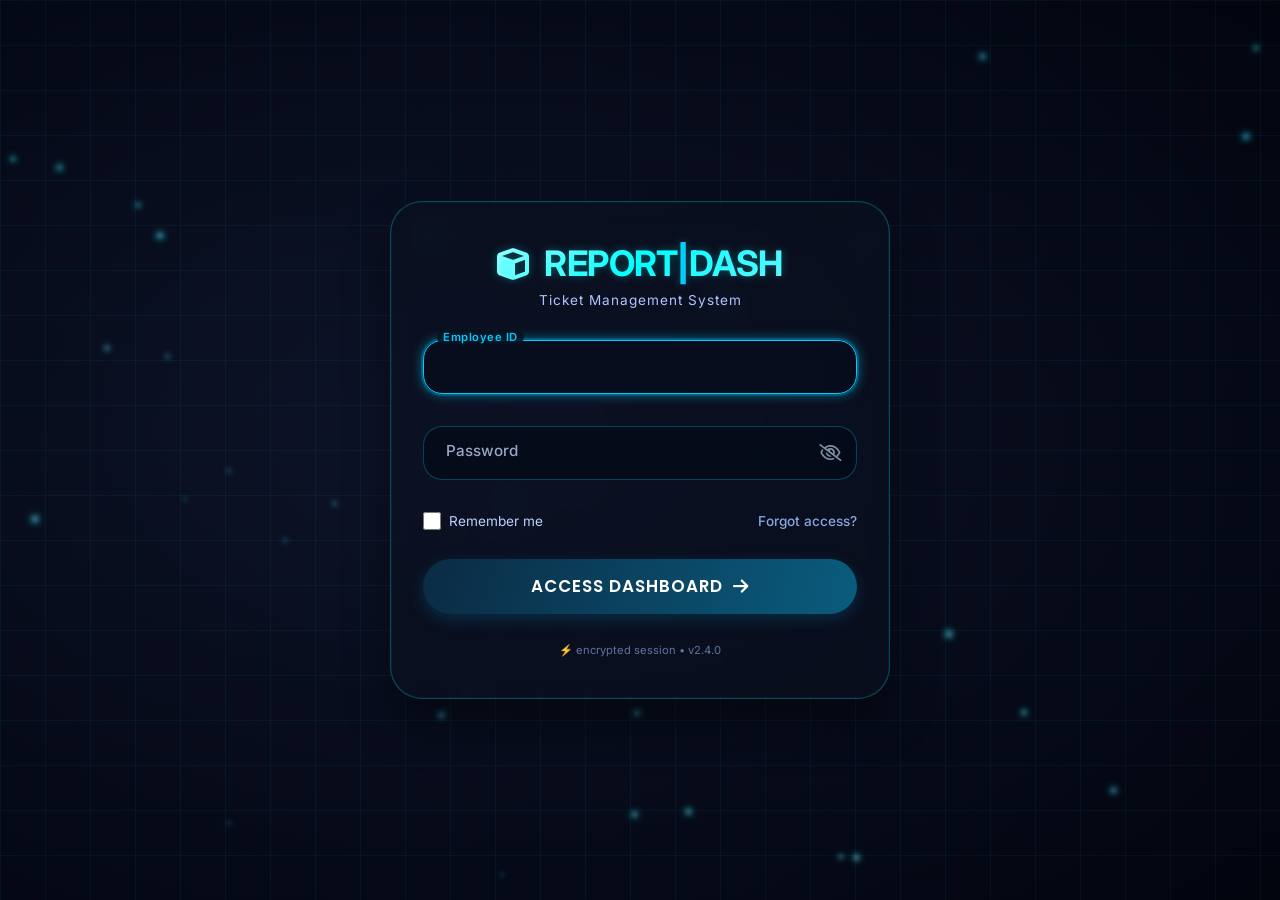
==== frontend/index.html @ 2813ce09 "feat: implement WebSocket connection manager and update ticket routes for real-time updates" ====
<!DOCTYPE html>
<html lang="en">
<head>
    <meta charset="UTF-8">
    <meta name="viewport" content="width=device-width, initial-scale=1.0, user-scalable=yes">
    <title>Daily Report | Ticket Dashboard</title>
    <link href="https://fonts.googleapis.com/css2?family=Inter:opsz,wght@14..32,300;14..32,400;14..32,500;14..32,600;14..32,700&family=Poppins:wght@400;500;600;700&display=swap" rel="stylesheet">
    <link rel="stylesheet" href="https://cdnjs.cloudflare.com/ajax/libs/font-awesome/6.0.0-beta3/css/all.min.css">
    <style>
        :root {
            --bg-main: radial-gradient(circle at 10% 20%, #03050b, #020408);
            --bg-card: rgba(12, 18, 32, 0.65);
            --bg-input: rgba(3, 5, 11, 0.7);
            --bg-header: rgba(12, 18, 32, 0.55);
            --border: rgba(0, 255, 255, 0.25);
            --border-focus: rgba(0, 204, 255, 1);
            --text-1: #eef5ff;
            --text-2: #8aa6e0;
            --text-3: #7f8ea3;
            --accent: #0cf;
            --accent-glow: rgba(0, 204, 255, 0.4);
            --shadow: rgba(0, 0, 0, 0.4);
            --grid-color: rgba(0, 204, 255, 0.08);
            --particle-color: rgba(0, 204, 255, 0.2);
            --label-bg: #0a0f1e;
            --tag-bg: rgba(0, 204, 255, 0.15);
            --remark-bg: rgba(0,0,0,0.3);
            --empty-bg: rgba(12,18,32,0.4);
            --modal-overlay: rgba(0, 0, 0, 0.85);
            --modal-bg: rgba(12, 18, 32, 0.95);
            --toast-bg: rgba(12,18,32,0.95);
            --done: #00ff99;
            --pending: #ffcc00;
            --issue: #ff3366;
            --bulk-bg: rgba(12, 18, 32, 0.95);
        }
        body.light-mode {
            --bg-main: radial-gradient(circle at 10% 20%, #e8f0ff, #f0f4ff);
            --bg-card: rgba(255, 255, 255, 0.7);
            --bg-input: rgba(230, 240, 255, 0.9);
            --bg-header: rgba(255, 255, 255, 0.65);
            --border: rgba(0, 100, 200, 0.2);
            --border-focus: rgba(0, 100, 200, 0.8);
            --text-1: #1a2a4a;
            --text-2: #5a7aaa;
            --text-3: #8a9ab0;
            --accent: #0088cc;
            --accent-glow: rgba(0, 136, 204, 0.25);
            --shadow: rgba(0, 0, 0, 0.08);
            --grid-color: rgba(0, 100, 200, 0.05);
            --particle-color: rgba(0, 136, 204, 0.12);
            --label-bg: #f0f4ff;
            --tag-bg: rgba(0, 136, 204, 0.1);
            --remark-bg: rgba(0,0,0,0.04);
            --empty-bg: rgba(255,255,255,0.5);
            --modal-overlay: rgba(255, 255, 255, 0.7);
            --modal-bg: rgba(255, 255, 255, 0.97);
            --toast-bg: rgba(255,255,255,0.97);
            --bulk-bg: rgba(255,255,255,0.97);
        }
        * { margin: 0; padding: 0; box-sizing: border-box; }
        body {
            font-family: 'Inter', 'Poppins', sans-serif;
            background: var(--bg-main);
            min-height: 100vh;
            color: var(--text-1);
            padding: 1.5rem;
            position: relative;
            overflow-x: hidden;
            animation: fadeInGlobal 0.8s cubic-bezier(0.2, 0.9, 0.4, 1.1);
            transition: background 0.4s, color 0.4s;
        }
        .bg-grid {
            position: fixed; top: 0; left: 0; width: 100%; height: 100%;
            background-image: linear-gradient(var(--grid-color) 1px, transparent 1px), linear-gradient(90deg, var(--grid-color) 1px, transparent 1px);
            background-size: 50px 50px;
            pointer-events: none; z-index: 0;
            animation: gridShift 20s linear infinite;
        }
        @keyframes gridShift { 0%{transform:translate(0,0)} 100%{transform:translate(50px,50px)} }
        .floating-particles { position:fixed; top:0; left:0; width:100%; height:100%; pointer-events:none; z-index:0; }
        .particle {
            position: absolute; background: var(--particle-color); border-radius: 50%;
            filter: blur(3px); animation: floatP 12s infinite alternate ease-in-out;
        }
        @keyframes floatP { 0%{transform:translateY(0) translateX(0);opacity:0.2} 100%{transform:translateY(-40px) translateX(20px);opacity:0.5} }
        .dashboard-container { max-width:1440px; margin:0 auto; position:relative; z-index:2; }

        /* Header */
        .glass-header {
            background: var(--bg-header); backdrop-filter: blur(14px); -webkit-backdrop-filter: blur(14px);
            border: 1px solid var(--border); border-radius: 2rem; padding: 1rem 2rem; margin-bottom: 1.5rem;
            display: flex; flex-wrap: wrap; justify-content: space-between; align-items: center; gap: 1rem;
            box-shadow: 0 15px 35px var(--shadow), 0 0 8px var(--accent-glow);
            transition: background 0.4s, border 0.4s;
        }
        .logo-area h1 {
            font-family: 'Poppins', sans-serif; font-weight: 700; font-size: 1.6rem;
            background: linear-gradient(135deg, var(--text-1), var(--accent));
            background-clip: text; -webkit-background-clip: text; color: transparent;
        }
        .logo-area p { font-size: 0.78rem; color: var(--text-2); letter-spacing: 1px; }
        .user-actions { display:flex; gap:0.8rem; align-items:center; flex-wrap:wrap; }
        #username {
            font-weight:600; background: var(--tag-bg); padding:0.45rem 1.1rem; border-radius:2rem;
            border-left:2px solid var(--accent); font-size:0.85rem;
        }
        .role-badge { background:var(--tag-bg); padding:0.25rem 0.9rem; border-radius:2rem; font-size:0.72rem; color:var(--accent); }

        /* Buttons */
        .btn-cyber {
            background: linear-gradient(95deg, #0a0f1e, #071126); border: 1px solid var(--border);
            padding: 0.55rem 1.1rem; border-radius: 2rem; font-weight: 600; font-family: 'Inter'; font-size: 0.82rem;
            color: var(--text-2); cursor: pointer; transition: all 0.25s; backdrop-filter: blur(4px);
            display: inline-flex; align-items: center; gap: 7px;
        }
        .btn-cyber i { font-size:0.85rem; }
        .btn-cyber:hover { transform:scale(1.02); border-color:var(--accent); box-shadow:0 0 12px var(--accent-glow); color:var(--text-1); }
        .btn-cyber:active { transform:scale(0.97); }
        .btn-primary { border-color:var(--accent); color:var(--accent); font-weight:700; }
        .btn-danger { border-color:var(--issue); color:var(--issue); }
        .btn-danger:hover { box-shadow:0 0 12px rgba(255,51,102,0.4); }
        .btn-sm { padding:0.4rem 0.9rem; font-size:0.78rem; }
        .btn-icon { padding:0.5rem; width:36px; height:36px; justify-content:center; border-radius:50%; }

        body.light-mode .btn-cyber { background: linear-gradient(95deg, #f0f4ff, #e4ecff); }
        body.light-mode .btn-primary { color: var(--accent); }
        body.light-mode .btn-danger { color: var(--issue); }

        /* Stats */
        .stats-section { display:grid; grid-template-columns:repeat(auto-fit, minmax(180px,1fr)); gap:1rem; margin-bottom:1.5rem; }
        .stat-card {
            background: var(--bg-card); backdrop-filter:blur(12px); border:1px solid var(--border);
            border-radius:1.4rem; padding:1.2rem; text-align:center; transition:all 0.3s;
            box-shadow: 0 6px 16px var(--shadow); position:relative; overflow:hidden;
        }
        .stat-card:hover { transform:translateY(-3px); box-shadow:0 12px 24px var(--shadow); }
        .stat-card .stat-icon { font-size:1.6rem; margin-bottom:0.4rem; }
        .stat-card .stat-num { font-family:'Poppins'; font-size:2rem; font-weight:700; }
        .stat-card .stat-label { font-size:0.75rem; color:var(--text-3); text-transform:uppercase; letter-spacing:1px; margin-top:0.2rem; }
        .stat-total .stat-icon, .stat-total .stat-num { color:var(--accent); }
        .stat-done .stat-icon, .stat-done .stat-num { color:var(--done); }
        .stat-pending .stat-icon, .stat-pending .stat-num { color:var(--pending); }
        .stat-issue .stat-icon, .stat-issue .stat-num { color:var(--issue); }
        .stat-card::after {
            content:''; position:absolute; top:0; left:0; width:100%; height:3px;
            background: linear-gradient(90deg, transparent, var(--accent), transparent); opacity:0.5;
        }
        .stat-done::after { background: linear-gradient(90deg, transparent, var(--done), transparent); }
        .stat-pending::after { background: linear-gradient(90deg, transparent, var(--pending), transparent); }
        .stat-issue::after { background: linear-gradient(90deg, transparent, var(--issue), transparent); }
        .stats-toggle {
            display:flex; gap:0; border-radius:1rem; overflow:hidden; border:1px solid var(--border);
            width:fit-content; margin:0 auto 0.5rem;
        }
        .stats-toggle button {
            background:var(--bg-input); border:none; padding:0.3rem 0.9rem; font-family:'Inter'; font-size:0.7rem;
            color:var(--text-3); cursor:pointer; transition:0.2s; font-weight:600;
        }
        .stats-toggle button.active { background:var(--accent); color:#000; }

        /* Filters */
        .filter-section {
            background: var(--bg-card); backdrop-filter:blur(12px); border:1px solid var(--border);
            border-radius:1.6rem; padding:1.2rem; margin-bottom:1.5rem;
            box-shadow: 0 6px 16px var(--shadow); transition: all 0.4s;
        }
        .filter-row { display:flex; flex-wrap:wrap; gap:0.7rem; align-items:center; }
        .filter-row + .filter-row { margin-top:0.7rem; }
        .filter-input {
            flex:2; min-width:200px; background:var(--bg-input); border:1px solid var(--border);
            border-radius:1.2rem; padding:0.6rem 1rem; color:var(--text-1); font-family:'Inter'; font-size:0.82rem;
            outline:none; transition:all 0.2s;
        }
        .filter-input:focus { border-color:var(--accent); box-shadow:0 0 8px var(--accent-glow); }
        .filter-select {
            background:var(--bg-input); border:1px solid var(--border); border-radius:1.2rem;
            padding:0.6rem 0.8rem; color:var(--text-1); font-family:'Inter'; font-size:0.82rem;
            outline:none; cursor:pointer; transition:0.2s;
        }
        .filter-select:focus { border-color:var(--accent); }
        .filter-select option { background:#0a0f1e; color:#eef5ff; }
        body.light-mode .filter-select option { background:#f0f4ff; color:#1a2a4a; }
        .filter-label { font-size:0.72rem; color:var(--text-3); font-weight:600; text-transform:uppercase; letter-spacing:0.5px; }
        .filter-date { background:var(--bg-input); border:1px solid var(--border); border-radius:1.2rem; padding:0.6rem 0.7rem; color:var(--text-1); font-family:'Inter'; font-size:0.82rem; outline:none; transition:0.2s; }
        .filter-date:focus { border-color:var(--accent); }
        .auto-refresh-btn.active { border-color:var(--done); color:var(--done); box-shadow:0 0 8px rgba(0,255,153,0.3); }
        .auto-refresh-btn.active .pulse-dot { display:inline-block; }
        .pulse-dot { display:none; width:6px; height:6px; background:var(--done); border-radius:50%; animation:pulse 1.5s infinite; margin-left:4px; vertical-align:middle; }
        @keyframes pulse { 0%,100%{opacity:1;transform:scale(1)} 50%{opacity:0.4;transform:scale(1.5)} }
        .select-all-wrap { display:flex; align-items:center; gap:0.4rem; cursor:pointer; font-size:0.78rem; color:var(--text-3); }

        /* Custom Checkbox */
        .cyber-check { display:flex; align-items:center; cursor:pointer; }
        .cyber-check input { display:none; }
        .cyber-check .mark {
            width:17px; height:17px; border:2px solid var(--border); border-radius:4px;
            display:flex; align-items:center; justify-content:center; transition:0.2s; flex-shrink:0;
        }
        .cyber-check input:checked + .mark { background:var(--accent); border-color:var(--accent); }
        .cyber-check input:checked + .mark::after { content:'✓'; color:#000; font-size:11px; font-weight:700; }

        /* Form */
        .glass-form-card {
            background:var(--bg-card); backdrop-filter:blur(12px); border:1px solid var(--border);
            border-radius:1.8rem; padding:1.5rem; margin-bottom:1.5rem; transition:all 0.3s;
            box-shadow:0 8px 20px var(--shadow);
        }
        .form-grid { display:flex; flex-wrap:wrap; gap:1rem; align-items:flex-end; }
        .input-group { flex:1 1 170px; position:relative; }
        .input-group input, .input-group select, .input-group textarea {
            width:100%; background:var(--bg-input); border:1px solid var(--border); border-radius:1.2rem;
            padding:0.75rem 1rem; font-family:'Inter',monospace; font-size:0.82rem; color:var(--text-1);
            transition:all 0.2s; outline:none;
        }
        .input-group textarea { resize:vertical; min-height:55px; }
        .input-group input:focus, .input-group select:focus, .input-group textarea:focus { border-color:var(--accent); box-shadow:0 0 10px var(--accent-glow); }
        .input-group label {
            position:absolute; left:1rem; top:-0.55rem; background:var(--label-bg); padding:0 0.4rem;
            font-size:0.68rem; color:var(--text-3); letter-spacing:0.5px; border-radius:20px;
        }
        .input-group select option { background:#0a0f1e; color:#eef5ff; }
        body.light-mode .input-group select option { background:#f0f4ff; color:#1a2a4a; }

        /* Ticket Cards */
        .tickets-grid { display:grid; grid-template-columns:repeat(auto-fill, minmax(350px,1fr)); gap:1.3rem; margin-top:0; }
        .ticket-card {
            background:var(--bg-card); backdrop-filter:blur(12px); border-radius:1.5rem;
            border:1px solid var(--border); padding:1.1rem; transition:all 0.25s; position:relative;
            box-shadow:0 6px 16px var(--shadow);
        }
        .ticket-card:hover { transform:translateY(-4px) scale(1.005); border-color:rgba(0,204,255,0.5); box-shadow:0 14px 28px var(--accent-glow); }
        .ticket-card.selected { border-color:var(--accent); box-shadow:0 0 0 2px var(--accent-glow); }
        .card-top { display:flex; justify-content:space-between; align-items:center; flex-wrap:wrap; gap:0.5rem; border-bottom:1px dashed rgba(0,204,255,0.25); padding-bottom:0.5rem; margin-bottom:0.6rem; }
        .card-top-left { display:flex; align-items:center; gap:0.6rem; }
        .ticket-id { font-family:monospace; font-weight:700; background:rgba(0,0,0,0.3); padding:0.2rem 0.7rem; border-radius:2rem; font-size:0.78rem; color:var(--accent); }
        body.light-mode .ticket-id { background:rgba(0,0,0,0.06); }
        .ticket-date { font-size:0.68rem; color:var(--text-3); }
        .status-badge {
            display:inline-flex; align-items:center; gap:4px; padding:0.2rem 0.8rem; border-radius:2rem;
            font-size:0.68rem; font-weight:600; text-transform:uppercase; letter-spacing:1px; cursor:pointer;
            transition:0.2s; user-select:none; position:relative;
        }
        .status-badge:hover { transform:scale(1.05); filter:brightness(1.2); }
        .status-Done { background:rgba(0,255,153,0.15); color:var(--done); border:1px solid var(--done); }
        .status-Pending { background:rgba(255,204,0,0.15); color:var(--pending); border:1px solid var(--pending); }
        .status-Issue { background:rgba(255,51,102,0.15); color:var(--issue); border:1px solid var(--issue); }
        .info-row { display:flex; flex-wrap:wrap; gap:0.6rem; margin:0.5rem 0; font-size:0.78rem; }
        .info-label { font-weight:600; color:var(--text-3); min-width:40px; }
        .tags-container { display:flex; flex-wrap:wrap; gap:0.35rem; }
        .tag { background:var(--tag-bg); padding:0.15rem 0.55rem; border-radius:1rem; font-size:0.68rem; color:var(--accent); }
        .remarks-text { background:var(--remark-bg); border-radius:0.8rem; padding:0.45rem 0.65rem; font-size:0.72rem; margin-top:0.5rem; }
        .remarks-text .tag { background:rgba(255,255,255,0.08); color:var(--text-2); }
        body.light-mode .remarks-text .tag { background:rgba(0,0,0,0.05); }
        .card-actions { display:flex; justify-content:flex-end; margin-top:0.7rem; gap:0.5rem; }
        .icon-btn { background:none; border:none; color:var(--text-3); cursor:pointer; font-size:0.95rem; transition:0.2s; padding:5px; border-radius:50%; width:28px; height:28px; display:flex; align-items:center; justify-content:center; }
        .icon-btn:hover { color:var(--issue); transform:scale(1.15); }
        .icon-btn.edit-btn:hover { color:var(--accent); }

        /* Status Dropdown (portal) */
        .status-dropdown {
            position:fixed; background:var(--modal-bg); backdrop-filter:blur(20px); border:1px solid var(--border);
            border-radius:1rem; padding:0.4rem; z-index:2000; box-shadow:0 10px 30px var(--shadow);
            animation: dropIn 0.15s ease;
        }
        @keyframes dropIn { from{opacity:0;transform:translateY(-6px)} to{opacity:1;transform:translateY(0)} }
        .status-option {
            padding:0.45rem 1rem; border-radius:0.7rem; cursor:pointer; font-size:0.78rem; font-weight:600;
            transition:0.15s; display:flex; align-items:center; gap:0.5rem; white-space:nowrap;
        }
        .status-option:hover { background:var(--tag-bg); }
        .status-option.active { background:var(--tag-bg); }
        .status-option .dot { width:8px; height:8px; border-radius:50%; }

        /* Bulk Bar */
        .bulk-bar {
            position:fixed; bottom:-80px; left:50%; transform:translateX(-50%);
            background:var(--bulk-bg); backdrop-filter:blur(20px); border:1px solid var(--border);
            border-radius:1.5rem; padding:0.7rem 1.5rem; display:flex; align-items:center; gap:1rem;
            box-shadow:0 -4px 30px var(--shadow); z-index:500; transition:bottom 0.3s ease;
        }
        .bulk-bar.visible { bottom:24px; }
        .bulk-bar .count { font-size:0.85rem; font-weight:600; color:var(--accent); }

        /* Pagination */
        .pagination {
            display:flex; justify-content:center; align-items:center; gap:0.4rem;
            margin-top:1.5rem; flex-wrap:wrap;
        }
        .page-btn {
            background:var(--bg-card); border:1px solid var(--border); border-radius:1rem;
            padding:0.4rem 0.8rem; font-family:'Inter'; font-size:0.78rem; color:var(--text-2);
            cursor:pointer; transition:0.2s; min-width:36px; text-align:center;
        }
        .page-btn:hover { border-color:var(--accent); color:var(--text-1); }
        .page-btn.active { background:var(--accent); color:#000; font-weight:700; border-color:var(--accent); }
        .page-btn:disabled { opacity:0.3; cursor:default; }
        .page-info { font-size:0.75rem; color:var(--text-3); padding:0 0.5rem; }

        /* Activity Log */
        .activity-section {
            background:var(--bg-card); backdrop-filter:blur(12px); border:1px solid var(--border);
            border-radius:1.6rem; margin-top:1.5rem; overflow:hidden; transition:all 0.4s;
            box-shadow:0 6px 16px var(--shadow);
        }
        .activity-header {
            padding:1rem 1.3rem; display:flex; justify-content:space-between; align-items:center; cursor:pointer;
            transition:0.2s;
        }
        .activity-header:hover { background:var(--tag-bg); }
        .activity-header h3 { font-size:0.95rem; color:var(--accent); }
        .activity-header .toggle-icon { transition:transform 0.3s; color:var(--text-3); }
        .activity-header.open .toggle-icon { transform:rotate(180deg); }
        .activity-body { max-height:0; overflow:hidden; transition:max-height 0.4s ease; }
        .activity-body.open { max-height:400px; overflow-y:auto; }
        .activity-list { padding:0.5rem 1.3rem 1rem; }
        .activity-item {
            display:flex; align-items:center; gap:0.7rem; padding:0.45rem 0;
            border-bottom:1px solid rgba(0,204,255,0.08); font-size:0.78rem;
        }
        .activity-item:last-child { border:none; }
        .activity-item .a-icon { width:26px; height:26px; border-radius:50%; display:flex; align-items:center; justify-content:center; font-size:0.7rem; flex-shrink:0; }
        .a-icon.create { background:rgba(0,255,153,0.15); color:var(--done); }
        .a-icon.update { background:var(--tag-bg); color:var(--accent); }
        .a-icon.delete { background:rgba(255,51,102,0.15); color:var(--issue); }
        .a-icon.export { background:rgba(160,100,255,0.15); color:#a064ff; }
        .activity-item .a-msg { flex:1; color:var(--text-2); }
        .activity-item .a-time { font-size:0.68rem; color:var(--text-3); white-space:nowrap; }
        .activity-empty { text-align:center; padding:1.5rem; color:var(--text-3); font-size:0.8rem; }

        /* Empty */
        .empty-message { text-align:center; padding:3rem; background:var(--empty-bg); border-radius:2rem; backdrop-filter:blur(8px); color:var(--text-2); grid-column:1/-1; }

        /* Loading */
        .loading-spinner { text-align:center; padding:2rem; grid-column:1/-1; }
        .loading-spinner i { font-size:2rem; color:var(--accent); animation:spin 1s linear infinite; }

        /* Modal */
        .modal { display:none; position:fixed; top:0; left:0; width:100%; height:100%; background:var(--modal-overlay); backdrop-filter:blur(12px); z-index:1000; justify-content:center; align-items:center; }
        .modal-content {
            background:var(--modal-bg); backdrop-filter:blur(20px); border:1px solid var(--border);
            border-radius:2rem; padding:2rem; max-width:650px; width:90%; max-height:85vh; overflow-y:auto;
            animation:slideUp 0.3s ease; box-shadow:0 20px 50px var(--shadow);
        }
        @keyframes slideUp { from{transform:translateY(50px);opacity:0} to{transform:translateY(0);opacity:1} }
        .modal-header { display:flex; justify-content:space-between; align-items:center; margin-bottom:1.5rem; border-bottom:1px solid var(--border); padding-bottom:1rem; }
        .modal-header h2 { color:var(--accent); font-size:1.4rem; }
        .close-modal { background:none; border:none; color:var(--text-3); font-size:1.8rem; cursor:pointer; transition:0.2s; }
        .close-modal:hover { color:var(--issue); transform:scale(1.1); }

        .footer-text { text-align:center; padding:2rem 0 0.5rem; font-size:0.72rem; color:var(--text-3); letter-spacing:1px; }

        @keyframes spin { 0%{transform:rotate(0)} 100%{transform:rotate(360deg)} }
        @keyframes fadeInGlobal { from{opacity:0;transform:translateY(12px)} to{opacity:1;transform:translateY(0)} }

        /* Scrollbar */
        ::-webkit-scrollbar { width:6px; }
        ::-webkit-scrollbar-track { background:transparent; }
        ::-webkit-scrollbar-thumb { background:var(--border); border-radius:3px; }
        ::-webkit-scrollbar-thumb:hover { background:var(--accent); }

        @media (prefers-reduced-motion:reduce) {
            *,*::before,*::after { animation-duration:0.01ms!important; transition-duration:0.01ms!important; }
        }
        @media (max-width:700px) {
            body { padding:0.8rem; }
            .glass-header { flex-direction:column; text-align:center; border-radius:1.4rem; }
            .form-grid { flex-direction:column; }
            .btn-cyber { width:100%; justify-content:center; }
            .modal-content { padding:1.2rem; }
            .tickets-grid { grid-template-columns:1fr; }
            .stats-section { grid-template-columns:repeat(2,1fr); }
            .filter-input { min-width:100%; }
        }
    </style>
</head>
<body>
<div class="bg-grid"></div>
<div class="floating-particles" id="particlesContainer"></div>

<div class="dashboard-container">
    <!-- Header -->
    <header class="glass-header">
        <div class="logo-area">
            <h1><i class="fas fa-clipboard-list"></i> Daily Report</h1>
            <p>ticket management dashboard • real-time tracking</p>
        </div>
        <div class="user-actions">
            <span id="username"><i class="fas fa-user-astronaut"></i> Loading...</span>
            <span class="role-badge" id="roleBadge"></span>
            <button class="btn-cyber btn-icon" id="themeToggle" onclick="toggleTheme()" title="Toggle Theme"><i class="fas fa-moon"></i></button>
            <button class="btn-cyber" onclick="logout()"><i class="fas fa-sign-out-alt"></i> Logout</button>
        </div>
    </header>

    <!-- Filters -->
    <section class="filter-section" aria-label="Filters">
        <div class="filter-row">
            <input type="text" id="search" class="filter-input" placeholder="Search by Ticket ID, Vendor ID, or Rest ID..." aria-label="Search tickets">
            <select id="statusFilter" class="filter-select" aria-label="Filter by status">
                <option value="All">All Status</option>
                <option value="Done">Done</option>
                <option value="Pending">Pending</option>
                <option value="Issue">Issue</option>
            </select>
            <select id="sortOption" class="filter-select" aria-label="Sort tickets">
                <option value="date-desc">Date (Newest)</option>
                <option value="date-asc">Date (Oldest)</option>
                <option value="id-asc">Ticket ID (A-Z)</option>
                <option value="id-desc">Ticket ID (Z-A)</option>
                <option value="status">Status</option>
            </select>
        </div>
        <div class="filter-row">
            <span class="filter-label">Month:</span>
            <input type="month" id="monthFilter" class="filter-date" aria-label="Filter by month">
            <span class="filter-label">From:</span>
            <input type="date" id="startDate" class="filter-date" aria-label="Start date">
            <span class="filter-label">To:</span>
            <input type="date" id="endDate" class="filter-date" aria-label="End date">
        </div>
        <div class="filter-row" style="justify-content: space-between; align-items: center;">

            <!-- LEFT SIDE -->
            <div style="display:flex; gap:0.7rem; flex-wrap:wrap; align-items:center;">
                <label class="select-all-wrap">
                    <label class="cyber-check">
                        <input type="checkbox" id="selectAll" onchange="toggleSelectAll(this.checked)">
                        <span class="mark"></span>
                    </label>
                    Select All
                </label>

                <button class="btn-cyber btn-sm" onclick="applyAllFilters()">
                    <i class="fas fa-filter"></i> Apply
                </button>

                <button class="btn-cyber btn-sm" onclick="clearAllFilters()">
                    <i class="fas fa-eraser"></i> Clear All
                </button>

                <button class="btn-cyber btn-sm auto-refresh-btn" id="autoRefreshBtn" onclick="toggleAutoRefresh()">
                    <i class="fas fa-sync-alt"></i> Auto-Refresh
                    <span class="pulse-dot"></span>
                </button>

                <button class="btn-cyber btn-sm" onclick="exportCSV()">
                    <i class="fas fa-file-csv"></i> Export CSV
                </button>

                <button class="btn-cyber btn-sm btn-primary" onclick="openForm()">
                    <i class="fas fa-plus-circle"></i> Add Ticket
                </button>
                <button class="btn-cyber btn-sm" onclick="openReportModal()">
                    <i class="fas fa-chart-bar"></i> Daily Report
                </button>
            </div>

            <!-- RIGHT SIDE -->
            <div class="stats-toggle">
                <button class="active" onclick="setStatsMode('month',this)">This Month</button>
                <button onclick="setStatsMode('all',this)">All Time</button>
            </div>

        </div>
    </section>

    <!-- Add Ticket Form -->
    <div id="formDiv" style="display:none;">
        <div class="glass-form-card">
            <div class="form-grid">
                <div class="input-group"><label>Date</label><input type="date" id="f_date"></div>
                <div class="input-group"><label>Ticket ID (opt)</label><input type="text" id="f_ticket_id" placeholder="e.g., NEX-001"></div>
                <div class="input-group"><label>Rest IDs (comma)</label><textarea id="f_rest_ids" placeholder="REST-ALPHA, REST-BETA" rows="2"></textarea></div>
                <div class="input-group"><label>Vendor IDs (comma)</label><textarea id="f_vendor_ids" placeholder="RN-001, RN-002" rows="2"></textarea></div>
                <div class="input-group"><label>Status</label><select id="f_status"><option>Done</option><option>Pending</option><option>Issue</option></select></div>
                <div class="input-group"><label>Remarks (comma)</label><textarea id="f_remarks" placeholder="remark1, remark2" rows="2"></textarea></div>
                <button class="btn-cyber btn-primary" onclick="saveTicket()"><i class="fas fa-save"></i> Save Ticket</button>
            </div>
        </div>
    </div>

    <!-- Tickets Grid -->
    <div id="ticketsGrid" class="tickets-grid">
        <div class="loading-spinner"><i class="fas fa-spinner"></i><p style="margin-top:0.5rem;color:var(--text-3)">Loading tickets...</p></div>
    </div>

    <!-- Pagination -->
    <div id="pagination" class="pagination"></div>

    <!-- Activity Log -->
    <section class="activity-section" aria-label="Activity Log">
        <div class="activity-header" id="activityToggle" onclick="toggleActivityLog()">
            <h3><i class="fas fa-history"></i> Activity Log</h3>
            <i class="fas fa-chevron-down toggle-icon"></i>
        </div>
        <div class="activity-body" id="activityBody">
            <div class="activity-list" id="activityList">
                <div class="activity-empty">No activity recorded yet.</div>
            </div>
        </div>
    </section>

    <div class="footer-text">Daily Report Dashboard &bull; Glass Protocol v2.0</div>
</div>

<!-- Bulk Action Bar -->
<div class="bulk-bar" id="bulkBar">
    <span class="count" id="selectedCount">0 selected</span>
    <button class="btn-cyber btn-sm btn-danger" onclick="bulkDelete()"><i class="fas fa-trash-alt"></i> Delete Selected</button>
    <button class="btn-cyber btn-sm" onclick="clearSelection()"><i class="fas fa-times"></i> Cancel</button>
</div>

<!-- Edit Modal -->
<div id="editModal" class="modal" role="dialog" aria-label="Edit Ticket">
    <div class="modal-content">
        <div class="modal-header">
            <h2><i class="fas fa-edit"></i> Edit Ticket</h2>
            <button class="close-modal" onclick="closeEditModal()" aria-label="Close">&times;</button>
        </div>
        <div class="form-grid">
            <div class="input-group"><label>Date</label><input type="date" id="e_date"></div>
            <div class="input-group"><label>Ticket ID</label><input type="text" id="e_ticket_id"></div>
            <div class="input-group"><label>Rest IDs (comma)</label><textarea id="e_rest_ids" rows="2"></textarea></div>
            <div class="input-group"><label>Vendor IDs (comma)</label><textarea id="e_vendor_ids" rows="2"></textarea></div>
            <div class="input-group"><label>Status</label><select id="e_status"><option>Done</option><option>Pending</option><option>Issue</option></select></div>
            <div class="input-group"><label>Remarks (comma)</label><textarea id="e_remarks" rows="2"></textarea></div>
            <button class="btn-cyber btn-primary" onclick="updateTicket()"><i class="fas fa-save"></i> Update</button>
        </div>
    </div>
</div>

<!-- Report Modal -->
<div id="reportModal" class="modal">
    <div class="modal-content">
        <div class="modal-header">
            <h2><i class="fas fa-chart-line"></i> Daily Report</h2>
            <button class="close-modal" onclick="closeReportModal()">&times;</button>
        </div>

        <div id="reportContent" style="font-size:0.9rem; line-height:1.8;"></div>
    </div>
</div>

<script>
/* ===== Configuration & State ===== */
const API_BASE = "http://localhost:8000";
const PER_PAGE = 12;
const AUTO_REFRESH_MS = 30000;

let ticketsArray = [];
let filteredTickets = [];
let currentUser = null;
let currentEditId = null;
let currentPage = 1;
let autoRefreshTimer = null;
let selectedIds = new Set();
let statsMode = 'month';

/* ===== Utility Functions ===== */
function parseList(s) { return s ? s.split(',').map(x=>x.trim()).filter(Boolean) : []; }
function joinList(a) { return Array.isArray(a) ? a.join(', ') : ''; }
function esc(s) { return s ? String(s).replace(/[&<>"]/g, c=>({'&':'&amp;','<':'&lt;','>':'&gt;','"':'&quot;'}[c])) : ''; }
function now() { return new Date().toISOString(); }
function currentMonth() { return new Date().toISOString().slice(0,7); }

function timeAgo(iso) {
    const d = new Date(iso), diff = Date.now() - d.getTime();
    const mins = Math.floor(diff/60000);
    if (mins < 1) return 'just now';
    if (mins < 60) return mins + 'm ago';
    const hrs = Math.floor(mins/60);
    if (hrs < 24) return hrs + 'h ago';
    const days = Math.floor(hrs/24);
    if (days < 7) return days + 'd ago';
    return d.toLocaleDateString();
}

/* ===== Toast ===== */
function showToast(msg, color) {
    const t = document.createElement('div');
    t.innerText = msg;
    Object.assign(t.style, {
        position:'fixed', bottom:'20px', right:'20px', background:'var(--toast-bg)',
        backdropFilter:'blur(12px)', borderLeft:`4px solid ${color}`, padding:'12px 20px',
        borderRadius:'2rem', fontFamily:'Inter', fontSize:'0.82rem', zIndex:'9999',
        boxShadow:'0 0 12px var(--accent-glow)', color:'var(--text-1)', transition:'opacity 0.3s'
    });
    document.body.appendChild(t);
    setTimeout(()=>{ t.style.opacity='0'; setTimeout(()=>t.remove(),300); }, 2500);
}

/* ===== API Functions ===== */
async function fetchTickets() {
    if (!currentUser) return;
    try {
        const r = await fetch(`${API_BASE}/tickets/${currentUser.id}/${currentUser.role}`, {
            cache: "no-store"
        });
        if (!r.ok) throw new Error();
        ticketsArray = await r.json();
        applyAllFilters();
    } catch(e) {
        document.getElementById('ticketsGrid').innerHTML = '<div class="empty-message"><i class="fas fa-exclamation-triangle"></i><br>Failed to load tickets. Check your connection.</div>';
    }
}

async function createTicket(data) {
    const r = await fetch(`${API_BASE}/tickets`, { method:'POST', headers:{'Content-Type':'application/json'}, body:JSON.stringify(data) });
    if (!r.ok) throw new Error();
    return r.json();
}

async function updateTicketAPI(id, data) {
    const cleanData = {};

    Object.keys(data).forEach(key => {
        const val = data[key];

        // ❌ remove undefined, null, empty string
        if (
            val !== undefined &&
            val !== null &&
            val !== ""
        ) {
            cleanData[key] = val;
        }
    });

    const r = await fetch(`${API_BASE}/tickets/${id}`, {
        method: 'PUT',
        headers: { 'Content-Type': 'application/json' },
        body: JSON.stringify(cleanData)
    });

    if (!r.ok) {
        const err = await r.text();
        console.log("Update error:", err); // 👈 IMPORTANT
        throw new Error();
    }
}

async function deleteTicketAPI(id) {
    const r = await fetch(`${API_BASE}/tickets/${id}`, { method:'DELETE' });
    if (!r.ok) throw new Error();
}

/* ===== Filter & Sort ===== */
function applyAllFilters() {
    const search = document.getElementById('search').value.trim().toLowerCase();
    const statusF = document.getElementById('statusFilter').value;
    const monthF = document.getElementById('monthFilter').value;
    const startD = document.getElementById('startDate').value;
    const endD = document.getElementById('endDate').value;
    const sortF = document.getElementById('sortOption').value;

    let f = [...ticketsArray];

    // Search across ticket_id, rest_ids, vendor_ids
    if (search) {
        f = f.filter(t =>
            (t.ticket_id||'').toLowerCase().includes(search) ||
            (t.rest_ids||[]).some(r => r.toLowerCase().includes(search)) ||
            (t.vendor_ids||[]).some(r => r.toLowerCase().includes(search))
        );
    }

    // Status
    if (statusF !== 'All') f = f.filter(t => t.status === statusF);

    // Month (overrides date range if set)
    if (monthF) {
        f = f.filter(t => t.date && t.date.startsWith(monthF));
    } else {
        if (startD) f = f.filter(t => t.date >= startD);
        if (endD) f = f.filter(t => t.date <= endD);
    }

    // Sort
    const statusOrder = { Done:0, Pending:1, Issue:2 };
    switch(sortF) {
        case 'date-desc': f.sort((a,b) => (b.date||'').localeCompare(a.date||'')); break;
        case 'date-asc': f.sort((a,b) => (a.date||'').localeCompare(b.date||'')); break;
        case 'id-asc': f.sort((a,b) => (a.ticket_id||'').localeCompare(b.ticket_id||'')); break;
        case 'id-desc': f.sort((a,b) => (b.ticket_id||'').localeCompare(a.ticket_id||'')); break;
        case 'status': f.sort((a,b) => (statusOrder[a.status]||9) - (statusOrder[b.status]||9)); break;
    }

    filteredTickets = f;
    currentPage = 1;
    selectedIds.clear();
    updateBulkBar();
    renderGrid();
    renderPagination();
    updateStats();
}

function clearAllFilters() {
    document.getElementById('search').value = '';
    document.getElementById('statusFilter').value = 'All';
    document.getElementById('monthFilter').value = '';
    document.getElementById('startDate').value = '';
    document.getElementById('endDate').value = '';
    document.getElementById('sortOption').value = 'date-desc';
    document.getElementById('selectAll').checked = false;
    applyAllFilters();
    showToast('Filters cleared', 'var(--accent)');
}

/* ===== Stats ===== */
function setStatsMode(mode, btn) {
    statsMode = mode;
    document.querySelectorAll('.stats-toggle button').forEach(b => b.classList.remove('active'));
    if (btn) btn.classList.add('active');
    updateStats();
}

function updateStats() {
    // UI removed, so do nothing
}

function animateNum(id, target) {
    const el = document.getElementById(id);
    const current = parseInt(el.textContent) || 0;
    if (current === target) return;
    const diff = target - current;
    const steps = Math.min(Math.abs(diff), 15);
    let step = 0;
    const interval = setInterval(() => {
        step++;
        el.textContent = Math.round(current + diff * (step / steps));
        if (step >= steps) { el.textContent = target; clearInterval(interval); }
    }, 30);
}

/* ===== Render Grid ===== */
function renderGrid() {
    const container = document.getElementById('ticketsGrid');
    const start = (currentPage - 1) * PER_PAGE;
    const pageItems = filteredTickets.slice(start, start + PER_PAGE);

    if (pageItems.length === 0) {
        container.innerHTML = '<div class="empty-message"><i class="fas fa-ghost"></i><br>No tickets found.<br>Adjust filters or create a new ticket.</div>';
        return;
    }

    container.innerHTML = pageItems.map(t => {
        const checked = selectedIds.has(t.id) ? 'checked' : '';
        const selClass = selectedIds.has(t.id) ? 'selected' : '';
        const restTags = (t.rest_ids||[]).map(r => `<span class="tag">${esc(r)}</span>`).join('') || '<span style="color:var(--text-3)">—</span>';
        const rnTags = (t.vendor_ids||[]).map(r => `<span class="tag">${esc(r)}</span>`).join('') || '<span style="color:var(--text-3)">—</span>';
        const remTags = (t.remarks||[]).map(r => `<span class="tag">${esc(r)}</span>`).join(' ') || '<span style="color:var(--text-3)">no remarks</span>';

        return `<div class="ticket-card ${selClass}" data-id="${t.id}">
            <div class="card-top">
                <div class="card-top-left">
                    <label class="cyber-check"><input type="checkbox" ${checked} onchange="toggleSelect('${t.id}',this.checked)"><span class="mark"></span></label>
                    <span class="ticket-id"><i class="fas fa-ticket-alt"></i> ${esc(t.ticket_id||'N/A')}</span>
                    <span class="ticket-date"><i class="far fa-calendar-alt"></i> ${t.date||'—'}</span>
                </div>
                <span class="status-badge status-${t.status}" onclick="openStatusDropdown('${t.id}',event)">
                    <i class="fas fa-circle" style="font-size:0.45rem"></i> ${t.status} <i class="fas fa-caret-down" style="font-size:0.6rem;margin-left:2px"></i>
                </span>
            </div>
            <div class="info-row"><span class="info-label">Rest:</span><div class="tags-container">${restTags}</div></div>
            <div class="info-row"><span class="info-label">Vendor:</span><div class="tags-container">${rnTags}</div></div>
            <div class="remarks-text"><i class="fas fa-comment-dots" style="color:var(--text-3)"></i> ${remTags}</div>
            <div class="card-actions">
                <button class="icon-btn edit-btn" onclick="openEditModal('${t.id}')" title="Edit"><i class="fas fa-edit"></i></button>
                <button class="icon-btn" onclick="deleteTicket('${t.id}')" title="Delete"><i class="fas fa-trash-alt"></i></button>
            </div>
        </div>`;
    }).join('');
}

/* ===== Pagination ===== */
function renderPagination() {
    const total = filteredTickets.length;
    const pages = Math.max(1, Math.ceil(total / PER_PAGE));
    const el = document.getElementById('pagination');
    if (pages <= 1) { el.innerHTML = `<span class="page-info">${total} ticket${total!==1?'s':''}</span>`; return; }

    let html = `<button class="page-btn" onclick="goPage(${currentPage-1})" ${currentPage===1?'disabled':''}><i class="fas fa-chevron-left"></i></button>`;

    // Show smart page range
    const range = [];
    for (let i = 1; i <= pages; i++) {
        if (i === 1 || i === pages || (i >= currentPage - 2 && i <= currentPage + 2)) range.push(i);
        else if (range[range.length-1] !== '...') range.push('...');
    }
    range.forEach(p => {
        if (p === '...') html += `<span class="page-info">...</span>`;
        else html += `<button class="page-btn ${p===currentPage?'active':''}" onclick="goPage(${p})">${p}</button>`;
    });

    html += `<button class="page-btn" onclick="goPage(${currentPage+1})" ${currentPage===pages?'disabled':''}><i class="fas fa-chevron-right"></i></button>`;
    html += `<span class="page-info">${total} ticket${total!==1?'s':''} &bull; Page ${currentPage}/${pages}</span>`;
    el.innerHTML = html;
}

function goPage(p) {
    const pages = Math.ceil(filteredTickets.length / PER_PAGE);
    if (p < 1 || p > pages) return;
    currentPage = p;
    renderGrid();
    renderPagination();
    document.getElementById('ticketsGrid').scrollIntoView({ behavior:'smooth', block:'start' });
}

/* ===== In-Card Status Dropdown ===== */
function openStatusDropdown(ticketId, event) {
    event.stopPropagation();
    closeStatusDropdown();

    const badge = event.currentTarget;
    const rect = badge.getBoundingClientRect();
    const ticket = ticketsArray.find(t => t.id === ticketId);
    if (!ticket) return;

    const dd = document.createElement('div');
    dd.id = 'statusDropdown';
    dd.className = 'status-dropdown';

    // Position: try to align left, adjust if off-screen right
    let left = rect.left;
    if (left + 140 > window.innerWidth) left = window.innerWidth - 150;
    dd.style.left = left + 'px';
    dd.style.top = (rect.bottom + 6) + 'px';

    ['Done','Pending','Issue'].forEach(s => {
        const opt = document.createElement('div');
        opt.className = 'status-option' + (ticket.status === s ? ' active' : '');
        const colors = { Done:'var(--done)', Pending:'var(--pending)', Issue:'var(--issue)' };
        opt.innerHTML = `<span class="dot" style="background:${colors[s]}"></span> ${s}`;
        opt.onclick = (e) => { e.stopPropagation(); changeStatus(ticketId, s); closeStatusDropdown(); };
        dd.appendChild(opt);
    });

    document.body.appendChild(dd);
}

function closeStatusDropdown() {
    const existing = document.getElementById('statusDropdown');
    if (existing) existing.remove();
}

async function changeStatus(id, newStatus) {
    const ticket = ticketsArray.find(t => t.id === id);
    if (!ticket || ticket.status === newStatus) return;

    const oldStatus = ticket.status;

    // ✅ INSTANT UI UPDATE
    ticket.status = newStatus;
    applyAllFilters();

    try {
        await updateTicketAPI(id, { status: newStatus });

        addActivity('update', `Changed ${ticket.ticket_id} → ${newStatus}`);
        showToast(`Status → ${newStatus}`, 'var(--done)');
    } catch (e) {
        // ❌ rollback if failed
        ticket.status = oldStatus;
        applyAllFilters();

        showToast('Failed to update', 'var(--issue)');
    }
}

document.addEventListener('click', closeStatusDropdown);

/* ===== CRUD ===== */
function openForm() {
    const d = document.getElementById('formDiv');
    const vis = d.style.display === 'none';
    d.style.display = vis ? 'block' : 'none';
    if (vis) document.getElementById('f_date').value = new Date().toISOString().slice(0,10);
}

async function saveTicket() {
    const date = document.getElementById('f_date').value;
    let tid = document.getElementById('f_ticket_id').value.trim();
    if (!date) { showToast('Please select a date', 'var(--pending)'); return; }
    if (!tid) tid = 'TIX-' + String(Math.floor(Math.random()*10000)).padStart(4,'0');

    const data = {
        user_id: currentUser.id, date, ticket_id: tid,
        rest_ids: parseList(document.getElementById('f_rest_ids').value),
        vendor_ids: parseList(document.getElementById('f_vendor_ids').value),
        status: document.getElementById('f_status').value,
        remarks: parseList(document.getElementById('f_remarks').value)
    };

    try {
        addActivity('create', `Created ticket <b>${esc(tid)}</b>`);
        showToast('Ticket created!', 'var(--done)');
        ['f_date','f_ticket_id','f_rest_ids','f_vendor_ids','f_remarks'].forEach(id => document.getElementById(id).value = '');
        document.getElementById('f_status').value = 'Done';
        document.getElementById('formDiv').style.display = 'none';
        const newTicket = await createTicket(data);
        ticketsArray.unshift(newTicket);
        applyAllFilters();
    } catch(e) { showToast('Failed to create ticket', 'var(--issue)'); }
}

function openEditModal(id) {
    const t = ticketsArray.find(x => x.id === id);
    if (!t) return;
    currentEditId = id;
    document.getElementById('e_date').value = t.date || '';
    document.getElementById('e_ticket_id').value = t.ticket_id || '';
    document.getElementById('e_rest_ids').value = joinList(t.rest_ids);
    document.getElementById('e_vendor_ids').value = joinList(t.vendor_ids);
    document.getElementById('e_status').value = t.status || 'Pending';
    document.getElementById('e_remarks').value = joinList(t.remarks);
    document.getElementById('editModal').style.display = 'flex';
}

function closeEditModal() {
    document.getElementById('editModal').style.display = 'none';
    currentEditId = null;
}

async function updateTicket() {
    if (!currentEditId) {
        showToast('Invalid ticket ID', 'var(--issue)');
        return;
    }

    const id = currentEditId; // ✅ SAVE ID FIRST

    const date = document.getElementById('e_date').value;
    if (!date) {
        showToast('Select a date', 'var(--pending)');
        return;
    }

    const data = {
        date,
        ticket_id: document.getElementById('e_ticket_id').value.trim(),
        rest_ids: parseList(document.getElementById('e_rest_ids').value),
        vendor_ids: parseList(document.getElementById('e_vendor_ids').value),
        status: document.getElementById('e_status').value,
        remarks: parseList(document.getElementById('e_remarks').value)
    };

    // ✅ INSTANT UI UPDATE
    const t = ticketsArray.find(x => x.id === id);
    if (t) Object.assign(t, data);

    applyAllFilters();
    closeEditModal(); // now safe

    try {
        await updateTicketAPI(id, data);

        addActivity('update', `Edited ticket <b>${data.ticket_id}</b>`);
        showToast('Ticket updated!', 'var(--accent)');

    } catch (e) {
        showToast('Failed to update', 'var(--issue)');
    }
}

async function deleteTicket(id) {
    const t = ticketsArray.find(x => x.id === id);
    if (!t) return;
    if (!confirm(`Delete ticket ${t.ticket_id || id}?`)) return;
    try {
        await deleteTicketAPI(id);
        addActivity('delete', `Deleted ticket <b>${esc(t.ticket_id||id)}</b>`);
        showToast('Ticket deleted', 'var(--accent)');
        selectedIds.delete(id);
        ticketsArray = ticketsArray.filter(x => x.id !== id);
        applyAllFilters();
    } catch(e) { showToast('Failed to delete', 'var(--issue)'); }
}

/* ===== Bulk Select & Delete ===== */
function toggleSelect(id, checked) {
    if (checked) selectedIds.add(id); else selectedIds.delete(id);
    updateBulkBar();
    // Update card visual
    const card = document.querySelector(`.ticket-card[data-id="${id}"]`);
    if (card) card.classList.toggle('selected', checked);
    // Update select-all state
    const pageIds = getPageIds();
    document.getElementById('selectAll').checked = pageIds.length > 0 && pageIds.every(id => selectedIds.has(id));
}

function toggleSelectAll(checked) {
    const pageIds = getPageIds();
    pageIds.forEach(id => { if (checked) selectedIds.add(id); else selectedIds.delete(id); });
    renderGrid();
    updateBulkBar();
}

function getPageIds() {
    const start = (currentPage - 1) * PER_PAGE;
    return filteredTickets.slice(start, start + PER_PAGE).map(t => t.id);
}

function clearSelection() {
    selectedIds.clear();
    document.getElementById('selectAll').checked = false;
    renderGrid();
    updateBulkBar();
}

function updateBulkBar() {
    const bar = document.getElementById('bulkBar');
    const count = selectedIds.size;
    document.getElementById('selectedCount').textContent = count + ' selected';
    bar.classList.toggle('visible', count > 0);
}

async function bulkDelete() {
    if (selectedIds.size === 0) return;
    if (!confirm(`Delete ${selectedIds.size} ticket(s)?`)) return;
    const ids = [...selectedIds];

    await Promise.all(ids.map(id => deleteTicketAPI(id)));

    ticketsArray = ticketsArray.filter(t => !ids.includes(t.id));

    selectedIds.clear();
    document.getElementById('selectAll').checked = false;
    updateBulkBar();

    applyAllFilters();
}

/* ===== Export CSV ===== */
function exportCSV() {
    if (filteredTickets.length === 0) { showToast('No tickets to export', 'var(--pending)'); return; }

    const headers = ['Date','Ticket ID','Rest IDs','Vendor IDs','Status','Remarks'];
    const rows = filteredTickets.map(t => [
        t.date || '',
        t.ticket_id || '',
        joinList(t.rest_ids),
        joinList(t.vendor_ids),
        t.status || '',
        joinList(t.remarks)
    ].map(v => `"${String(v).replace(/"/g,'""')}"`).join(','));

    const csv = [headers.join(','), ...rows].join('\n');
    const blob = new Blob(['\uFEFF' + csv], { type: 'text/csv;charset=utf-8;' });
    const url = URL.createObjectURL(blob);
    const a = document.createElement('a');

    // Smart filename based on active filter
    const month = document.getElementById('monthFilter').value;
    const startD = document.getElementById('startDate').value;
    const endD = document.getElementById('endDate').value;
    let fname = 'daily_report';
    if (month) fname += '_' + month;
    else if (startD && endD) fname += '_' + startD + '_to_' + endD;
    else if (startD) fname += '_from_' + startD;
    else fname += '_' + currentMonth();
    fname += '.csv';

    a.href = url; a.download = fname; a.click();
    URL.revokeObjectURL(url);
    addActivity('export', `Exported <b>${filteredTickets.length}</b> tickets to CSV`);
    showToast(`Exported ${filteredTickets.length} tickets`, '#a064ff');
}

/* ===== Auto Refresh ===== */
function toggleAutoRefresh() {
    const btn = document.getElementById('autoRefreshBtn');
    if (autoRefreshTimer) {
        clearInterval(autoRefreshTimer);
        autoRefreshTimer = null;
        btn.classList.remove('active');
        showToast('Auto-refresh disabled', 'var(--text-3)');
    } else {
        autoRefreshTimer = setInterval(() => fetchTickets(), AUTO_REFRESH_MS);
        btn.classList.add('active');
        showToast('Auto-refresh every 30s', 'var(--done)');
    }
}

/* ===== Theme Toggle ===== */
function toggleTheme() {
    const body = document.body;
    body.classList.toggle('light-mode');
    const isLight = body.classList.contains('light-mode');
    localStorage.setItem('theme', isLight ? 'light' : 'dark');
    document.getElementById('themeToggle').innerHTML = isLight ? '<i class="fas fa-sun"></i>' : '<i class="fas fa-moon"></i>';
}

function loadTheme() {
    if (localStorage.getItem('theme') === 'light') {
        document.body.classList.add('light-mode');
        document.getElementById('themeToggle').innerHTML = '<i class="fas fa-sun"></i>';
    }
}

/* ===== Activity Log ===== */
function getLog() {
    try { return JSON.parse(localStorage.getItem('activityLog') || '[]'); } catch { return []; }
}

function saveLog(log) {
    localStorage.setItem('activityLog', JSON.stringify(log.slice(0, 50)));
}

function addActivity(type, msg) {
    const log = getLog();
    log.unshift({ type, msg, time: now() });
    if (log.length > 50) log.length = 50;
    saveLog(log);
    renderActivityLog();
}

function renderActivityLog() {
    const log = getLog();
    const container = document.getElementById('activityList');
    if (log.length === 0) { container.innerHTML = '<div class="activity-empty">No activity recorded yet.</div>'; return; }

    const icons = { create:'fa-plus', update:'fa-pen', delete:'fa-trash', export:'fa-download' };
    container.innerHTML = log.slice(0, 25).map(item => `
        <div class="activity-item">
            <div class="a-icon ${item.type}"><i class="fas ${icons[item.type]||'fa-circle'}"></i></div>
            <span class="a-msg">${item.msg}</span>
            <span class="a-time">${timeAgo(item.time)}</span>
        </div>
    `).join('');
}

function toggleActivityLog() {
    document.getElementById('activityToggle').classList.toggle('open');
    document.getElementById('activityBody').classList.toggle('open');
}


function openReportModal() {
    const today = new Date().toISOString().slice(0,10);

    const todayTickets = ticketsArray.filter(t => t.date === today);

    let closed = 0;
    let integration = 0;
    let disintegration = 0;

    todayTickets.forEach(t => {
        if (t.status === "Done") closed++;

        const remarks = (t.remarks || []).map(r => r.toLowerCase());

        if (remarks.some(r => r.includes("new integration"))) {
            integration++;
        }

        if (remarks.some(r => r.includes("disintegration"))) {
            disintegration++;
        }
    });

    document.getElementById("reportContent").innerHTML = `
        <div><b>Date:</b> ${today}</div>
        <div><b>Total Closed:</b> ${closed}</div>
        <div><b>New Integrations:</b> ${integration}</div>
        <div><b>Disintegrations:</b> ${disintegration}</div>
    `;

    document.getElementById("reportModal").style.display = "flex";
}

function closeReportModal() {
    document.getElementById("reportModal").style.display = "none";
}

/* ===== Auth ===== */
function logout() {
    localStorage.removeItem('user');
    window.location.href = 'login.html';
}

/* ===== Particles ===== */
function createParticles() {
    const c = document.getElementById('particlesContainer');
    for (let i = 0; i < 40; i++) {
        const p = document.createElement('div');
        p.classList.add('particle');
        const s = Math.random() * 5 + 2;
        Object.assign(p.style, {
            width: s+'px', height: s+'px',
            left: Math.random()*100+'%', top: Math.random()*100+'%',
            animationDuration: (Math.random()*15+8)+'s',
            animationDelay: (Math.random()*5)+'s',
            opacity: Math.random()*0.3+0.1
        });
        c.appendChild(p);
    }
}

/* ===== Keyboard Shortcuts ===== */
document.addEventListener('keydown', e => {
    if (e.key === 'Escape') { closeEditModal(); closeStatusDropdown(); }
    if ((e.ctrlKey || e.metaKey) && e.key === 'k') { e.preventDefault(); document.getElementById('search').focus(); }
});

/* ===== Live filter on typing ===== */
document.getElementById('search').addEventListener('input', () => applyAllFilters());
document.getElementById('statusFilter').addEventListener('change', () => applyAllFilters());
document.getElementById('sortOption').addEventListener('change', () => applyAllFilters());
document.getElementById('monthFilter').addEventListener('change', () => {
    // Clear date range when month is selected
    document.getElementById('startDate').value = '';
    document.getElementById('endDate').value = '';
    applyAllFilters();
});
document.getElementById('startDate').addEventListener('change', () => {
    document.getElementById('monthFilter').value = '';
    applyAllFilters();
});
document.getElementById('endDate').addEventListener('change', () => {
    document.getElementById('monthFilter').value = '';
    applyAllFilters();
});

/* ===== Init ===== */
function init() {
    createParticles();
    loadTheme();

    const userStr = localStorage.getItem('user');
    if (!userStr) { window.location.href = 'login.html'; return; }
    try { currentUser = JSON.parse(userStr); }
    catch { window.location.href = 'login.html'; return; }

    document.getElementById('username').innerHTML = `<i class="fas fa-user-astronaut"></i> ${esc(currentUser.name || currentUser.id)}`;
    document.getElementById('roleBadge').innerHTML = `<i class="fas fa-shield-alt"></i> ${currentUser.role || 'user'}`;

    renderActivityLog();
    fetchTickets();
}

init();
</script>
</body>
</html>
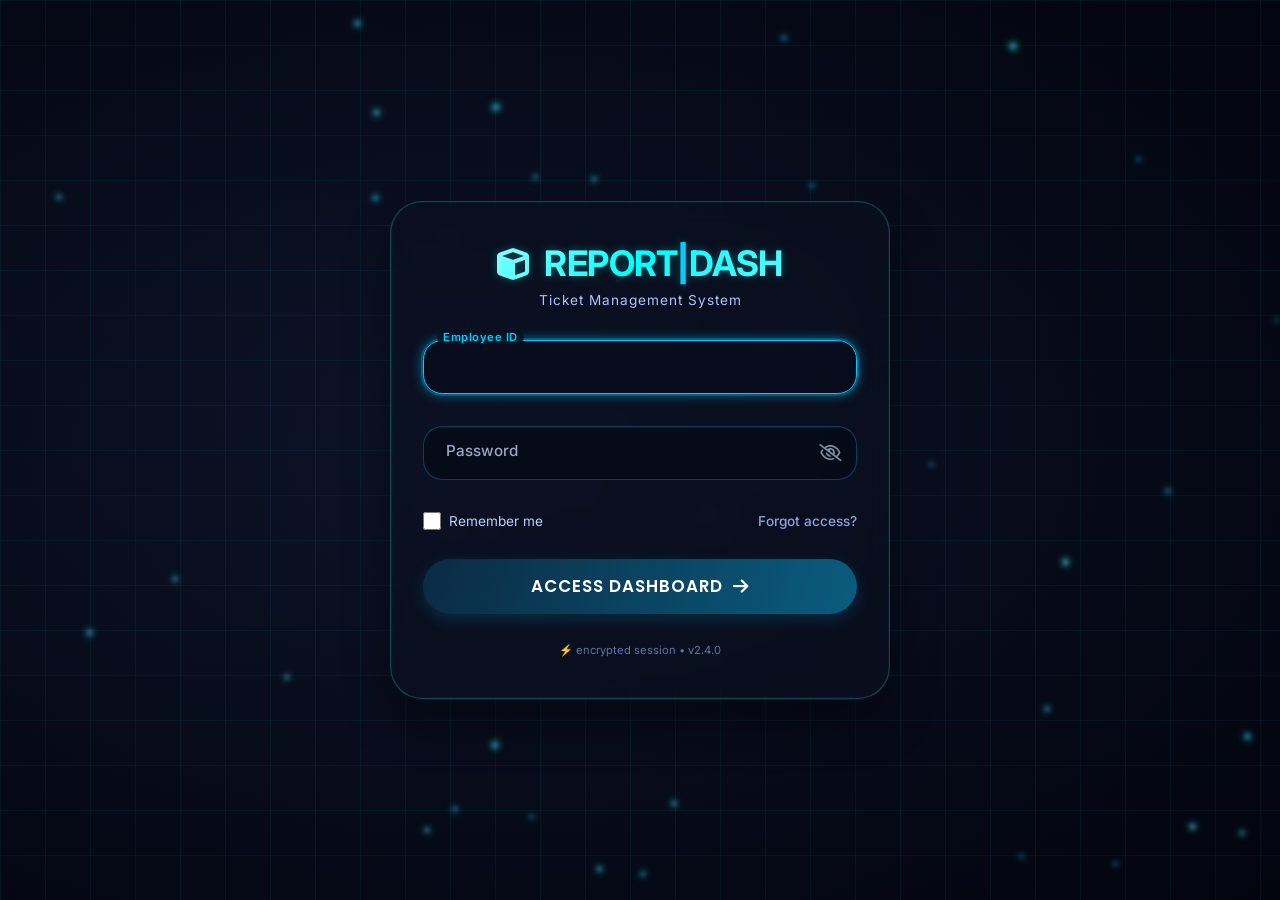
==== commit e0e4f3e1: "Merge branch 'main' of https://github.com/AtomXHarshYT/report_dashboard" ====
--- a/frontend/index.html
+++ b/frontend/index.html
@@ -544,7 +544,7 @@
 
 <script>
 /* ===== Configuration & State ===== */
-const API_BASE = "http://localhost:8000";
+const API_BASE = "https://report-dashboard-o8us.onrender.com";
 const PER_PAGE = 12;
 const AUTO_REFRESH_MS = 30000;
 
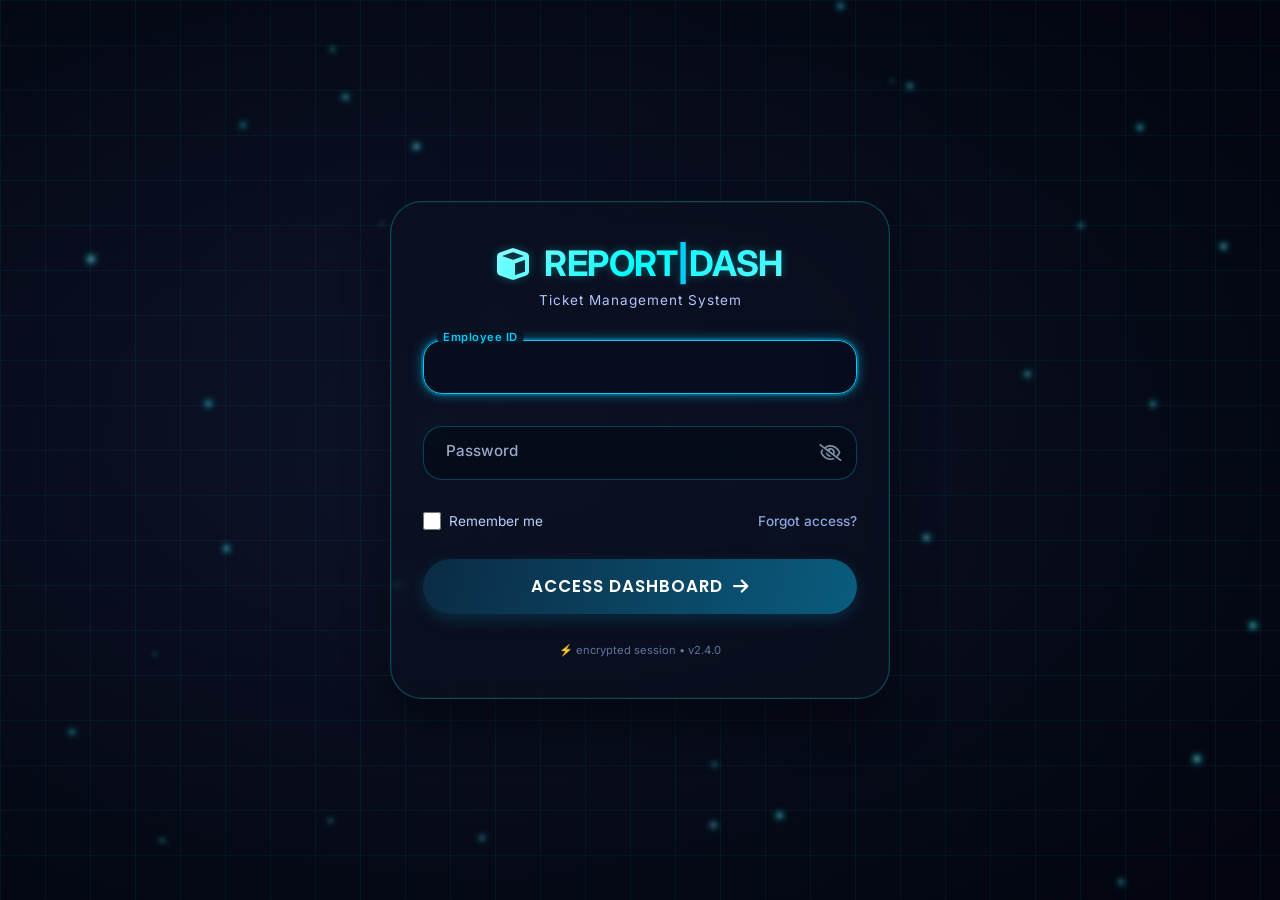
==== commit 24ab2d4c: "fix: update ticket creation to include new ticket ID in the response" ====
--- a/frontend/index.html
+++ b/frontend/index.html
@@ -898,7 +898,8 @@
         ['f_date','f_ticket_id','f_rest_ids','f_vendor_ids','f_remarks'].forEach(id => document.getElementById(id).value = '');
         document.getElementById('f_status').value = 'Done';
         document.getElementById('formDiv').style.display = 'none';
-        const newTicket = await createTicket(data);
+        const result = await createTicket(data);
+        const newTicket = { ...data, id: result.id };
         ticketsArray.unshift(newTicket);
         applyAllFilters();
     } catch(e) { showToast('Failed to create ticket', 'var(--issue)'); }
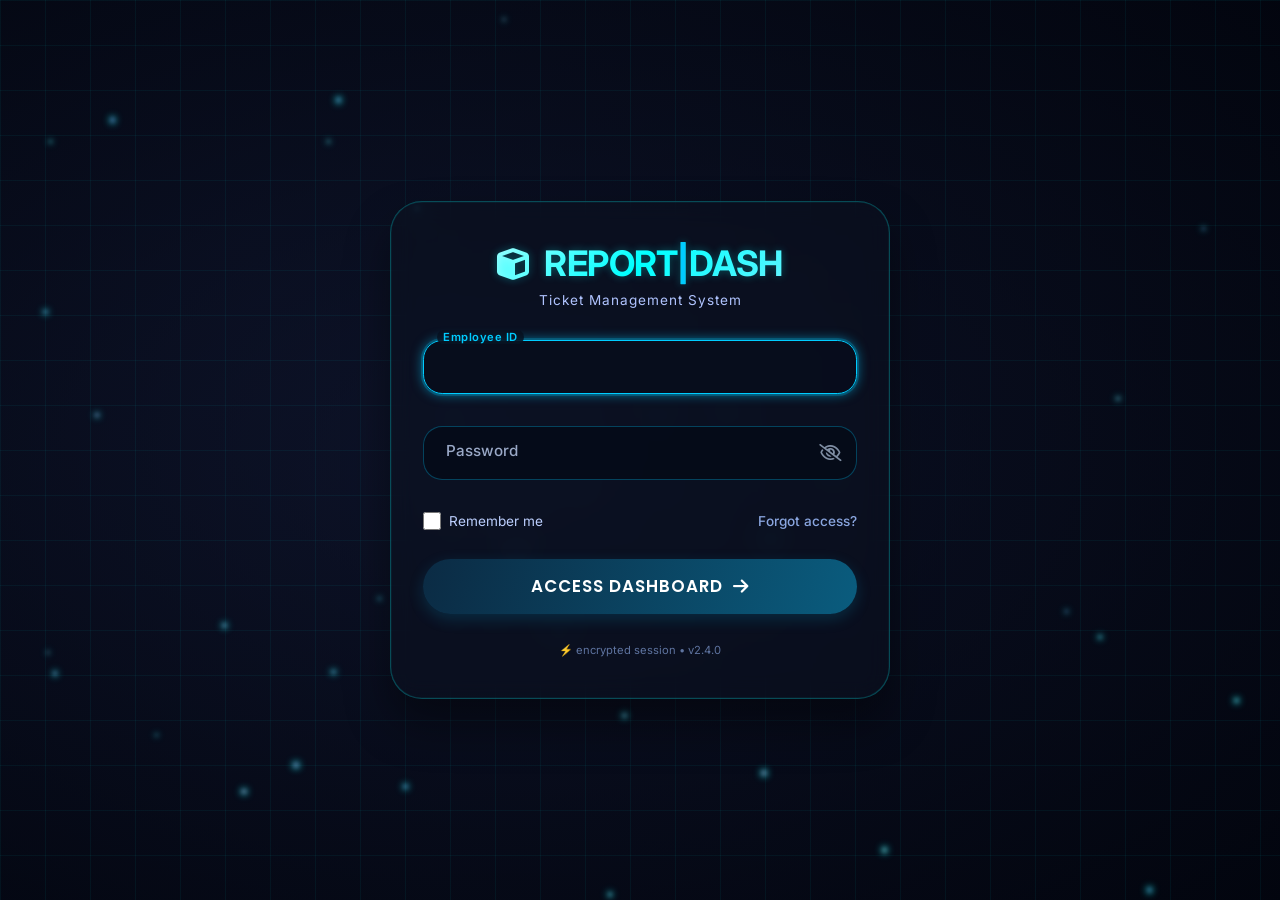
==== commit 8ab5f44c: "Refactor code structure for improved readability and maintainability" ====
--- a/frontend/index.html
+++ b/frontend/index.html
@@ -1,10 +1,13 @@
 <!DOCTYPE html>
 <html lang="en">
+
 <head>
     <meta charset="UTF-8">
     <meta name="viewport" content="width=device-width, initial-scale=1.0, user-scalable=yes">
     <title>Daily Report | Ticket Dashboard</title>
-    <link href="https://fonts.googleapis.com/css2?family=Inter:opsz,wght@14..32,300;14..32,400;14..32,500;14..32,600;14..32,700&family=Poppins:wght@400;500;600;700&display=swap" rel="stylesheet">
+    <link
+        href="https://fonts.googleapis.com/css2?family=Inter:opsz,wght@14..32,300;14..32,400;14..32,500;14..32,600;14..32,700&family=Poppins:wght@400;500;600;700&display=swap"
+        rel="stylesheet">
     <link rel="stylesheet" href="https://cdnjs.cloudflare.com/ajax/libs/font-awesome/6.0.0-beta3/css/all.min.css">
     <style>
         :root {
@@ -12,1235 +15,3038 @@
             --bg-card: rgba(12, 18, 32, 0.65);
             --bg-input: rgba(3, 5, 11, 0.7);
             --bg-header: rgba(12, 18, 32, 0.55);
-            --border: rgba(0, 255, 255, 0.25);
+            --border: rgba(0, 255, 255, 0.18);
             --border-focus: rgba(0, 204, 255, 1);
             --text-1: #eef5ff;
             --text-2: #8aa6e0;
-            --text-3: #7f8ea3;
+            --text-3: #5c6e85;
             --accent: #0cf;
-            --accent-glow: rgba(0, 204, 255, 0.4);
+            --accent-glow: rgba(0, 204, 255, 0.35);
             --shadow: rgba(0, 0, 0, 0.4);
-            --grid-color: rgba(0, 204, 255, 0.08);
-            --particle-color: rgba(0, 204, 255, 0.2);
+            --grid-color: rgba(0, 204, 255, 0.06);
+            --particle-color: rgba(0, 204, 255, 0.15);
             --label-bg: #0a0f1e;
-            --tag-bg: rgba(0, 204, 255, 0.15);
-            --remark-bg: rgba(0,0,0,0.3);
-            --empty-bg: rgba(12,18,32,0.4);
+            --tag-bg: rgba(0, 204, 255, 0.12);
+            --remark-bg: rgba(0, 0, 0, 0.25);
+            --empty-bg: rgba(12, 18, 32, 0.4);
             --modal-overlay: rgba(0, 0, 0, 0.85);
-            --modal-bg: rgba(12, 18, 32, 0.95);
-            --toast-bg: rgba(12,18,32,0.95);
+            --modal-bg: rgba(10, 16, 28, 0.97);
+            --toast-bg: rgba(12, 18, 32, 0.97);
             --done: #00ff99;
             --pending: #ffcc00;
             --issue: #ff3366;
-            --bulk-bg: rgba(12, 18, 32, 0.95);
-        }
+            --bulk-bg: rgba(10, 16, 28, 0.97);
+            --dropdown-bg: rgba(10, 16, 28, 0.97);
+        }
+
         body.light-mode {
             --bg-main: radial-gradient(circle at 10% 20%, #e8f0ff, #f0f4ff);
-            --bg-card: rgba(255, 255, 255, 0.7);
-            --bg-input: rgba(230, 240, 255, 0.9);
-            --bg-header: rgba(255, 255, 255, 0.65);
-            --border: rgba(0, 100, 200, 0.2);
-            --border-focus: rgba(0, 100, 200, 0.8);
+            --bg-card: rgba(255, 255, 255, 0.72);
+            --bg-input: rgba(232, 240, 255, 0.9);
+            --bg-header: rgba(255, 255, 255, 0.7);
+            --border: rgba(0, 90, 180, 0.18);
+            --border-focus: rgba(0, 90, 180, 0.7);
             --text-1: #1a2a4a;
             --text-2: #5a7aaa;
             --text-3: #8a9ab0;
-            --accent: #0088cc;
-            --accent-glow: rgba(0, 136, 204, 0.25);
-            --shadow: rgba(0, 0, 0, 0.08);
-            --grid-color: rgba(0, 100, 200, 0.05);
-            --particle-color: rgba(0, 136, 204, 0.12);
+            --accent: #0077b6;
+            --accent-glow: rgba(0, 119, 182, 0.2);
+            --shadow: rgba(0, 40, 80, 0.08);
+            --grid-color: rgba(0, 90, 180, 0.04);
+            --particle-color: rgba(0, 119, 182, 0.1);
             --label-bg: #f0f4ff;
-            --tag-bg: rgba(0, 136, 204, 0.1);
-            --remark-bg: rgba(0,0,0,0.04);
-            --empty-bg: rgba(255,255,255,0.5);
-            --modal-overlay: rgba(255, 255, 255, 0.7);
-            --modal-bg: rgba(255, 255, 255, 0.97);
-            --toast-bg: rgba(255,255,255,0.97);
-            --bulk-bg: rgba(255,255,255,0.97);
-        }
-        * { margin: 0; padding: 0; box-sizing: border-box; }
+            --tag-bg: rgba(0, 119, 182, 0.1);
+            --remark-bg: rgba(0, 40, 80, 0.04);
+            --empty-bg: rgba(255, 255, 255, 0.5);
+            --modal-overlay: rgba(240, 244, 255, 0.8);
+            --modal-bg: rgba(255, 255, 255, 0.98);
+            --toast-bg: rgba(255, 255, 255, 0.98);
+            --bulk-bg: rgba(255, 255, 255, 0.98);
+            --dropdown-bg: rgba(255, 255, 255, 0.98);
+        }
+
+        * {
+            margin: 0;
+            padding: 0;
+            box-sizing: border-box;
+        }
+
         body {
-            font-family: 'Inter', 'Poppins', sans-serif;
+            font-family: 'Inter', sans-serif;
             background: var(--bg-main);
             min-height: 100vh;
             color: var(--text-1);
-            padding: 1.5rem;
+            padding: 1rem;
             position: relative;
             overflow-x: hidden;
-            animation: fadeInGlobal 0.8s cubic-bezier(0.2, 0.9, 0.4, 1.1);
+            animation: fadeInGlobal 0.6s ease;
             transition: background 0.4s, color 0.4s;
         }
+
+        /* Background Effects */
         .bg-grid {
-            position: fixed; top: 0; left: 0; width: 100%; height: 100%;
-            background-image: linear-gradient(var(--grid-color) 1px, transparent 1px), linear-gradient(90deg, var(--grid-color) 1px, transparent 1px);
-            background-size: 50px 50px;
-            pointer-events: none; z-index: 0;
-            animation: gridShift 20s linear infinite;
-        }
-        @keyframes gridShift { 0%{transform:translate(0,0)} 100%{transform:translate(50px,50px)} }
-        .floating-particles { position:fixed; top:0; left:0; width:100%; height:100%; pointer-events:none; z-index:0; }
+            position: fixed;
+            inset: 0;
+            background-image: linear-gradient(var(--grid-color) 1px, transparent 1px),
+                linear-gradient(90deg, var(--grid-color) 1px, transparent 1px);
+            background-size: 60px 60px;
+            pointer-events: none;
+            z-index: 0;
+            animation: gridShift 25s linear infinite;
+        }
+
+        @keyframes gridShift {
+            to {
+                transform: translate(60px, 60px);
+            }
+        }
+
+        .floating-particles {
+            position: fixed;
+            inset: 0;
+            pointer-events: none;
+            z-index: 0;
+        }
+
         .particle {
-            position: absolute; background: var(--particle-color); border-radius: 50%;
-            filter: blur(3px); animation: floatP 12s infinite alternate ease-in-out;
-        }
-        @keyframes floatP { 0%{transform:translateY(0) translateX(0);opacity:0.2} 100%{transform:translateY(-40px) translateX(20px);opacity:0.5} }
-        .dashboard-container { max-width:1440px; margin:0 auto; position:relative; z-index:2; }
-
-        /* Header */
+            position: absolute;
+            background: var(--particle-color);
+            border-radius: 50%;
+            filter: blur(2px);
+            animation: floatP 14s infinite alternate ease-in-out;
+        }
+
+        @keyframes floatP {
+            0% {
+                transform: translateY(0) translateX(0);
+                opacity: 0.15;
+            }
+
+            100% {
+                transform: translateY(-50px) translateX(25px);
+                opacity: 0.4;
+            }
+        }
+
+        .dashboard-container {
+            max-width: 1400px;
+            margin: 0 auto;
+            position: relative;
+            z-index: 2;
+        }
+
+        /* ── Header ── */
         .glass-header {
-            background: var(--bg-header); backdrop-filter: blur(14px); -webkit-backdrop-filter: blur(14px);
-            border: 1px solid var(--border); border-radius: 2rem; padding: 1rem 2rem; margin-bottom: 1.5rem;
-            display: flex; flex-wrap: wrap; justify-content: space-between; align-items: center; gap: 1rem;
-            box-shadow: 0 15px 35px var(--shadow), 0 0 8px var(--accent-glow);
+            background: var(--bg-header);
+            backdrop-filter: blur(16px);
+            -webkit-backdrop-filter: blur(16px);
+            border: 1px solid var(--border);
+            border-radius: 1.25rem;
+            padding: 1rem 1.5rem;
+            margin-bottom: 1rem;
+            display: flex;
+            justify-content: space-between;
+            align-items: center;
+            gap: 1rem;
+            box-shadow: 0 8px 32px var(--shadow), inset 0 1px 0 rgba(255, 255, 255, 0.04);
             transition: background 0.4s, border 0.4s;
         }
-        .logo-area h1 {
-            font-family: 'Poppins', sans-serif; font-weight: 700; font-size: 1.6rem;
-            background: linear-gradient(135deg, var(--text-1), var(--accent));
-            background-clip: text; -webkit-background-clip: text; color: transparent;
-        }
-        .logo-area p { font-size: 0.78rem; color: var(--text-2); letter-spacing: 1px; }
-        .user-actions { display:flex; gap:0.8rem; align-items:center; flex-wrap:wrap; }
+
+        .logo-area {
+            display: flex;
+            align-items: center;
+            gap: 0.75rem;
+        }
+
+        .logo-icon {
+            width: 42px;
+            height: 42px;
+            background: linear-gradient(135deg, var(--accent), rgba(0, 204, 255, 0.3));
+            border-radius: 0.75rem;
+            display: flex;
+            align-items: center;
+            justify-content: center;
+            font-size: 1.1rem;
+            color: #000;
+            flex-shrink: 0;
+        }
+
+        .logo-text h1 {
+            font-family: 'Poppins', sans-serif;
+            font-weight: 700;
+            font-size: 1.25rem;
+            color: var(--text-1);
+            line-height: 1.2;
+        }
+
+        .logo-text p {
+            font-size: 0.68rem;
+            color: var(--text-3);
+            letter-spacing: 0.5px;
+        }
+
+        .user-actions {
+            display: flex;
+            gap: 0.5rem;
+            align-items: center;
+        }
+
         #username {
-            font-weight:600; background: var(--tag-bg); padding:0.45rem 1.1rem; border-radius:2rem;
-            border-left:2px solid var(--accent); font-size:0.85rem;
-        }
-        .role-badge { background:var(--tag-bg); padding:0.25rem 0.9rem; border-radius:2rem; font-size:0.72rem; color:var(--accent); }
-
-        /* Buttons */
-        .btn-cyber {
-            background: linear-gradient(95deg, #0a0f1e, #071126); border: 1px solid var(--border);
-            padding: 0.55rem 1.1rem; border-radius: 2rem; font-weight: 600; font-family: 'Inter'; font-size: 0.82rem;
-            color: var(--text-2); cursor: pointer; transition: all 0.25s; backdrop-filter: blur(4px);
-            display: inline-flex; align-items: center; gap: 7px;
-        }
-        .btn-cyber i { font-size:0.85rem; }
-        .btn-cyber:hover { transform:scale(1.02); border-color:var(--accent); box-shadow:0 0 12px var(--accent-glow); color:var(--text-1); }
-        .btn-cyber:active { transform:scale(0.97); }
-        .btn-primary { border-color:var(--accent); color:var(--accent); font-weight:700; }
-        .btn-danger { border-color:var(--issue); color:var(--issue); }
-        .btn-danger:hover { box-shadow:0 0 12px rgba(255,51,102,0.4); }
-        .btn-sm { padding:0.4rem 0.9rem; font-size:0.78rem; }
-        .btn-icon { padding:0.5rem; width:36px; height:36px; justify-content:center; border-radius:50%; }
-
-        body.light-mode .btn-cyber { background: linear-gradient(95deg, #f0f4ff, #e4ecff); }
-        body.light-mode .btn-primary { color: var(--accent); }
-        body.light-mode .btn-danger { color: var(--issue); }
-
-        /* Stats */
-        .stats-section { display:grid; grid-template-columns:repeat(auto-fit, minmax(180px,1fr)); gap:1rem; margin-bottom:1.5rem; }
+            font-weight: 600;
+            font-size: 0.82rem;
+            background: var(--tag-bg);
+            padding: 0.4rem 0.9rem;
+            border-radius: 2rem;
+            border-left: 2px solid var(--accent);
+            white-space: nowrap;
+        }
+
+        .role-badge {
+            background: var(--tag-bg);
+            padding: 0.25rem 0.7rem;
+            border-radius: 2rem;
+            font-size: 0.68rem;
+            color: var(--accent);
+            font-weight: 600;
+            white-space: nowrap;
+        }
+
+        /* ── Buttons ── */
+        .btn {
+            background: var(--bg-input);
+            border: 1px solid var(--border);
+            padding: 0.5rem 1rem;
+            border-radius: 0.75rem;
+            font-weight: 600;
+            font-family: 'Inter', sans-serif;
+            font-size: 0.78rem;
+            color: var(--text-2);
+            cursor: pointer;
+            transition: all 0.2s;
+            display: inline-flex;
+            align-items: center;
+            gap: 6px;
+            white-space: nowrap;
+            user-select: none;
+        }
+
+        .btn i {
+            font-size: 0.8rem;
+        }
+
+        .btn:hover {
+            border-color: var(--accent);
+            color: var(--text-1);
+            box-shadow: 0 0 10px var(--accent-glow);
+        }
+
+        .btn:active {
+            transform: scale(0.97);
+        }
+
+        .btn-accent {
+            background: linear-gradient(135deg, var(--accent), rgba(0, 204, 255, 0.6));
+            border-color: var(--accent);
+            color: #000;
+            font-weight: 700;
+        }
+
+        .btn-accent:hover {
+            color: #000;
+            filter: brightness(1.15);
+        }
+
+        .btn-danger {
+            color: var(--issue);
+        }
+
+        .btn-danger:hover {
+            border-color: var(--issue);
+            box-shadow: 0 0 10px rgba(255, 51, 102, 0.3);
+            color: var(--issue);
+        }
+
+        .btn-sm {
+            padding: 0.38rem 0.75rem;
+            font-size: 0.72rem;
+            border-radius: 0.6rem;
+        }
+
+        .btn-icon {
+            padding: 0;
+            width: 34px;
+            height: 34px;
+            justify-content: center;
+            border-radius: 0.6rem;
+        }
+
+        .btn-ghost {
+            background: transparent;
+            border-color: transparent;
+        }
+
+        .btn-ghost:hover {
+            background: var(--tag-bg);
+            border-color: transparent;
+            box-shadow: none;
+        }
+
+        /* ── Stats Grid ── */
+        .stats-grid {
+            display: grid;
+            grid-template-columns: repeat(4, 1fr);
+            gap: 0.75rem;
+            margin-bottom: 1rem;
+        }
+
         .stat-card {
-            background: var(--bg-card); backdrop-filter:blur(12px); border:1px solid var(--border);
-            border-radius:1.4rem; padding:1.2rem; text-align:center; transition:all 0.3s;
-            box-shadow: 0 6px 16px var(--shadow); position:relative; overflow:hidden;
-        }
-        .stat-card:hover { transform:translateY(-3px); box-shadow:0 12px 24px var(--shadow); }
-        .stat-card .stat-icon { font-size:1.6rem; margin-bottom:0.4rem; }
-        .stat-card .stat-num { font-family:'Poppins'; font-size:2rem; font-weight:700; }
-        .stat-card .stat-label { font-size:0.75rem; color:var(--text-3); text-transform:uppercase; letter-spacing:1px; margin-top:0.2rem; }
-        .stat-total .stat-icon, .stat-total .stat-num { color:var(--accent); }
-        .stat-done .stat-icon, .stat-done .stat-num { color:var(--done); }
-        .stat-pending .stat-icon, .stat-pending .stat-num { color:var(--pending); }
-        .stat-issue .stat-icon, .stat-issue .stat-num { color:var(--issue); }
-        .stat-card::after {
-            content:''; position:absolute; top:0; left:0; width:100%; height:3px;
-            background: linear-gradient(90deg, transparent, var(--accent), transparent); opacity:0.5;
-        }
-        .stat-done::after { background: linear-gradient(90deg, transparent, var(--done), transparent); }
-        .stat-pending::after { background: linear-gradient(90deg, transparent, var(--pending), transparent); }
-        .stat-issue::after { background: linear-gradient(90deg, transparent, var(--issue), transparent); }
+            background: var(--bg-card);
+            backdrop-filter: blur(12px);
+            border: 1px solid var(--border);
+            border-radius: 1rem;
+            padding: 1rem 1.1rem;
+            display: flex;
+            align-items: center;
+            gap: 0.85rem;
+            transition: all 0.25s;
+            box-shadow: 0 4px 16px var(--shadow);
+            position: relative;
+            overflow: hidden;
+        }
+
+        .stat-card:hover {
+            transform: translateY(-2px);
+            box-shadow: 0 8px 24px var(--shadow);
+        }
+
+        .stat-card::before {
+            content: '';
+            position: absolute;
+            top: 0;
+            left: 0;
+            right: 0;
+            height: 2px;
+        }
+
+        .stat-card.s-total::before {
+            background: linear-gradient(90deg, transparent, var(--accent), transparent);
+        }
+
+        .stat-card.s-done::before {
+            background: linear-gradient(90deg, transparent, var(--done), transparent);
+        }
+
+        .stat-card.s-pending::before {
+            background: linear-gradient(90deg, transparent, var(--pending), transparent);
+        }
+
+        .stat-card.s-issue::before {
+            background: linear-gradient(90deg, transparent, var(--issue), transparent);
+        }
+
+        .stat-icon-box {
+            width: 44px;
+            height: 44px;
+            border-radius: 0.75rem;
+            display: flex;
+            align-items: center;
+            justify-content: center;
+            font-size: 1.15rem;
+            flex-shrink: 0;
+        }
+
+        .s-total .stat-icon-box {
+            background: rgba(0, 204, 255, 0.12);
+            color: var(--accent);
+        }
+
+        .s-done .stat-icon-box {
+            background: rgba(0, 255, 153, 0.12);
+            color: var(--done);
+        }
+
+        .s-pending .stat-icon-box {
+            background: rgba(255, 204, 0, 0.12);
+            color: var(--pending);
+        }
+
+        .s-issue .stat-icon-box {
+            background: rgba(255, 51, 102, 0.12);
+            color: var(--issue);
+        }
+
+        .stat-info {
+            display: flex;
+            flex-direction: column;
+        }
+
+        .stat-num {
+            font-family: 'Poppins';
+            font-size: 1.5rem;
+            font-weight: 700;
+            line-height: 1;
+        }
+
+        .s-total .stat-num {
+            color: var(--accent);
+        }
+
+        .s-done .stat-num {
+            color: var(--done);
+        }
+
+        .s-pending .stat-num {
+            color: var(--pending);
+        }
+
+        .s-issue .stat-num {
+            color: var(--issue);
+        }
+
+        .stat-label {
+            font-size: 0.68rem;
+            color: var(--text-3);
+            text-transform: uppercase;
+            letter-spacing: 0.8px;
+            margin-top: 2px;
+        }
+
         .stats-toggle {
-            display:flex; gap:0; border-radius:1rem; overflow:hidden; border:1px solid var(--border);
-            width:fit-content; margin:0 auto 0.5rem;
-        }
+            display: flex;
+            gap: 0;
+            border-radius: 0.5rem;
+            overflow: hidden;
+            border: 1px solid var(--border);
+            margin-left: auto;
+        }
+
         .stats-toggle button {
-            background:var(--bg-input); border:none; padding:0.3rem 0.9rem; font-family:'Inter'; font-size:0.7rem;
-            color:var(--text-3); cursor:pointer; transition:0.2s; font-weight:600;
-        }
-        .stats-toggle button.active { background:var(--accent); color:#000; }
-
-        /* Filters */
-        .filter-section {
-            background: var(--bg-card); backdrop-filter:blur(12px); border:1px solid var(--border);
-            border-radius:1.6rem; padding:1.2rem; margin-bottom:1.5rem;
-            box-shadow: 0 6px 16px var(--shadow); transition: all 0.4s;
-        }
-        .filter-row { display:flex; flex-wrap:wrap; gap:0.7rem; align-items:center; }
-        .filter-row + .filter-row { margin-top:0.7rem; }
-        .filter-input {
-            flex:2; min-width:200px; background:var(--bg-input); border:1px solid var(--border);
-            border-radius:1.2rem; padding:0.6rem 1rem; color:var(--text-1); font-family:'Inter'; font-size:0.82rem;
-            outline:none; transition:all 0.2s;
-        }
-        .filter-input:focus { border-color:var(--accent); box-shadow:0 0 8px var(--accent-glow); }
-        .filter-select {
-            background:var(--bg-input); border:1px solid var(--border); border-radius:1.2rem;
-            padding:0.6rem 0.8rem; color:var(--text-1); font-family:'Inter'; font-size:0.82rem;
-            outline:none; cursor:pointer; transition:0.2s;
-        }
-        .filter-select:focus { border-color:var(--accent); }
-        .filter-select option { background:#0a0f1e; color:#eef5ff; }
-        body.light-mode .filter-select option { background:#f0f4ff; color:#1a2a4a; }
-        .filter-label { font-size:0.72rem; color:var(--text-3); font-weight:600; text-transform:uppercase; letter-spacing:0.5px; }
-        .filter-date { background:var(--bg-input); border:1px solid var(--border); border-radius:1.2rem; padding:0.6rem 0.7rem; color:var(--text-1); font-family:'Inter'; font-size:0.82rem; outline:none; transition:0.2s; }
-        .filter-date:focus { border-color:var(--accent); }
-        .auto-refresh-btn.active { border-color:var(--done); color:var(--done); box-shadow:0 0 8px rgba(0,255,153,0.3); }
-        .auto-refresh-btn.active .pulse-dot { display:inline-block; }
-        .pulse-dot { display:none; width:6px; height:6px; background:var(--done); border-radius:50%; animation:pulse 1.5s infinite; margin-left:4px; vertical-align:middle; }
-        @keyframes pulse { 0%,100%{opacity:1;transform:scale(1)} 50%{opacity:0.4;transform:scale(1.5)} }
-        .select-all-wrap { display:flex; align-items:center; gap:0.4rem; cursor:pointer; font-size:0.78rem; color:var(--text-3); }
-
-        /* Custom Checkbox */
-        .cyber-check { display:flex; align-items:center; cursor:pointer; }
-        .cyber-check input { display:none; }
+            background: var(--bg-input);
+            border: none;
+            padding: 0.25rem 0.7rem;
+            font-family: 'Inter';
+            font-size: 0.65rem;
+            color: var(--text-3);
+            cursor: pointer;
+            transition: 0.2s;
+            font-weight: 600;
+        }
+
+        .stats-toggle button.active {
+            background: var(--accent);
+            color: #000;
+        }
+
+        /* ── Filter Panel ── */
+        .filter-panel {
+            background: var(--bg-card);
+            backdrop-filter: blur(12px);
+            border: 1px solid var(--border);
+            border-radius: 1rem;
+            padding: 1rem 1.25rem;
+            margin-bottom: 1rem;
+            box-shadow: 0 4px 16px var(--shadow);
+            transition: all 0.4s;
+        }
+
+        .filter-main {
+            display: flex;
+            gap: 0.6rem;
+            align-items: center;
+            flex-wrap: wrap;
+        }
+
+        .search-box {
+            flex: 1;
+            min-width: 200px;
+            position: relative;
+        }
+
+        .search-box i {
+            position: absolute;
+            left: 0.85rem;
+            top: 50%;
+            transform: translateY(-50%);
+            color: var(--text-3);
+            font-size: 0.8rem;
+        }
+
+        .search-box input {
+            width: 100%;
+            background: var(--bg-input);
+            border: 1px solid var(--border);
+            border-radius: 0.75rem;
+            padding: 0.5rem 0.85rem 0.5rem 2.4rem;
+            color: var(--text-1);
+            font-family: 'Inter';
+            font-size: 0.8rem;
+            outline: none;
+            transition: all 0.2s;
+        }
+
+        .search-box input:focus {
+            border-color: var(--accent);
+            box-shadow: 0 0 8px var(--accent-glow);
+        }
+
+        .f-select {
+            background: var(--bg-input);
+            border: 1px solid var(--border);
+            border-radius: 0.75rem;
+            padding: 0.5rem 0.7rem;
+            color: var(--text-1);
+            font-family: 'Inter';
+            font-size: 0.8rem;
+            outline: none;
+            cursor: pointer;
+            transition: 0.2s;
+        }
+
+        .f-select:focus {
+            border-color: var(--accent);
+        }
+
+        .f-select option {
+            background: #0a0f1e;
+            color: #eef5ff;
+        }
+
+        body.light-mode .f-select option {
+            background: #f0f4ff;
+            color: #1a2a4a;
+        }
+
+        .filter-sub {
+            display: flex;
+            gap: 0.5rem;
+            align-items: center;
+            flex-wrap: wrap;
+            margin-top: 0.65rem;
+            padding-top: 0.65rem;
+            border-top: 1px solid rgba(0, 204, 255, 0.08);
+        }
+
+        .f-label {
+            font-size: 0.68rem;
+            color: var(--text-3);
+            font-weight: 600;
+            text-transform: uppercase;
+            letter-spacing: 0.3px;
+        }
+
+        .f-date {
+            background: var(--bg-input);
+            border: 1px solid var(--border);
+            border-radius: 0.75rem;
+            padding: 0.45rem 0.65rem;
+            color: var(--text-1);
+            font-family: 'Inter';
+            font-size: 0.78rem;
+            outline: none;
+            transition: 0.2s;
+        }
+
+        .f-date:focus {
+            border-color: var(--accent);
+        }
+
+        .filter-actions {
+            display: flex;
+            gap: 0.5rem;
+            align-items: center;
+            flex-wrap: wrap;
+            margin-top: 0.65rem;
+            padding-top: 0.65rem;
+            border-top: 1px solid rgba(0, 204, 255, 0.08);
+        }
+
+        .filter-left {
+            display: flex;
+            gap: 0.5rem;
+            align-items: center;
+            flex-wrap: wrap;
+            flex: 1;
+        }
+
+        .filter-right {
+            display: flex;
+            gap: 0.5rem;
+            align-items: center;
+        }
+
+        /* Checkbox */
+        .cyber-check {
+            display: flex;
+            align-items: center;
+            cursor: pointer;
+        }
+
+        .cyber-check input {
+            display: none;
+        }
+
         .cyber-check .mark {
-            width:17px; height:17px; border:2px solid var(--border); border-radius:4px;
-            display:flex; align-items:center; justify-content:center; transition:0.2s; flex-shrink:0;
-        }
-        .cyber-check input:checked + .mark { background:var(--accent); border-color:var(--accent); }
-        .cyber-check input:checked + .mark::after { content:'✓'; color:#000; font-size:11px; font-weight:700; }
-
-        /* Form */
-        .glass-form-card {
-            background:var(--bg-card); backdrop-filter:blur(12px); border:1px solid var(--border);
-            border-radius:1.8rem; padding:1.5rem; margin-bottom:1.5rem; transition:all 0.3s;
-            box-shadow:0 8px 20px var(--shadow);
-        }
-        .form-grid { display:flex; flex-wrap:wrap; gap:1rem; align-items:flex-end; }
-        .input-group { flex:1 1 170px; position:relative; }
-        .input-group input, .input-group select, .input-group textarea {
-            width:100%; background:var(--bg-input); border:1px solid var(--border); border-radius:1.2rem;
-            padding:0.75rem 1rem; font-family:'Inter',monospace; font-size:0.82rem; color:var(--text-1);
-            transition:all 0.2s; outline:none;
-        }
-        .input-group textarea { resize:vertical; min-height:55px; }
-        .input-group input:focus, .input-group select:focus, .input-group textarea:focus { border-color:var(--accent); box-shadow:0 0 10px var(--accent-glow); }
+            width: 16px;
+            height: 16px;
+            border: 1.5px solid var(--border);
+            border-radius: 3px;
+            display: flex;
+            align-items: center;
+            justify-content: center;
+            transition: 0.2s;
+            flex-shrink: 0;
+        }
+
+        .cyber-check input:checked+.mark {
+            background: var(--accent);
+            border-color: var(--accent);
+        }
+
+        .cyber-check input:checked+.mark::after {
+            content: '✓';
+            color: #000;
+            font-size: 10px;
+            font-weight: 700;
+        }
+
+        .select-all-label {
+            display: flex;
+            align-items: center;
+            gap: 0.35rem;
+            font-size: 0.75rem;
+            color: var(--text-3);
+            cursor: pointer;
+        }
+
+        /* Auto Refresh */
+        .auto-btn.active {
+            border-color: var(--done);
+            color: var(--done);
+        }
+
+        .pulse-dot {
+            display: none;
+            width: 6px;
+            height: 6px;
+            background: var(--done);
+            border-radius: 50%;
+            animation: pulse 1.5s infinite;
+        }
+
+        .auto-btn.active .pulse-dot {
+            display: inline-block;
+        }
+
+        @keyframes pulse {
+
+            0%,
+            100% {
+                opacity: 1;
+                transform: scale(1);
+            }
+
+            50% {
+                opacity: 0.4;
+                transform: scale(1.6);
+            }
+        }
+
+        /* Dropdown Menu */
+        .dropdown-wrap {
+            position: relative;
+        }
+
+        .dropdown-menu {
+            display: none;
+            position: absolute;
+            top: calc(100% + 6px);
+            left: 0;
+            background: var(--dropdown-bg);
+            backdrop-filter: blur(20px);
+            border: 1px solid var(--border);
+            border-radius: 0.75rem;
+            padding: 0.3rem;
+            z-index: 2000;
+            /* Changed from 200 to 2000 */
+            min-width: 170px;
+            box-shadow: 0 12px 32px var(--shadow);
+            animation: dropIn 0.15s ease;
+        }
+
+        .dropdown-menu.show {
+            display: block;
+        }
+
+        @keyframes dropIn {
+            from {
+                opacity: 0;
+                transform: translateY(-4px);
+            }
+
+            to {
+                opacity: 1;
+                transform: translateY(0);
+            }
+        }
+
+        .dropdown-item {
+            padding: 0.5rem 0.85rem;
+            border-radius: 0.5rem;
+            cursor: pointer;
+            font-size: 0.78rem;
+            color: var(--text-2);
+            transition: 0.15s;
+            display: flex;
+            align-items: center;
+            gap: 0.5rem;
+        }
+
+        .dropdown-item:hover {
+            background: var(--tag-bg);
+            color: var(--text-1);
+        }
+
+        /* ── Add Form ── */
+        .form-panel {
+            background: var(--bg-card);
+            backdrop-filter: blur(12px);
+            border: 1px solid var(--border);
+            border-radius: 1rem;
+            padding: 1.25rem;
+            margin-bottom: 1rem;
+            box-shadow: 0 8px 24px var(--shadow);
+            animation: slideDown 0.25s ease;
+        }
+
+        @keyframes slideDown {
+            from {
+                opacity: 0;
+                transform: translateY(-10px);
+            }
+
+            to {
+                opacity: 1;
+                transform: translateY(0);
+            }
+        }
+
+        .form-title {
+            font-size: 0.9rem;
+            font-weight: 600;
+            color: var(--accent);
+            margin-bottom: 1rem;
+            display: flex;
+            align-items: center;
+            gap: 0.5rem;
+        }
+
+        .form-grid {
+            display: grid;
+            grid-template-columns: repeat(auto-fill, minmax(200px, 1fr));
+            gap: 0.85rem;
+        }
+
+        .input-group {
+            position: relative;
+            z-index: 5;
+        }
+
+        .input-group.full-width {
+            grid-column: 1 / -1;
+        }
+
+        .input-group input,
+        .input-group select,
+        .input-group textarea {
+            width: 100%;
+            background: var(--bg-input);
+            border: 1px solid var(--border);
+            border-radius: 0.75rem;
+            padding: 0.6rem 0.85rem;
+            font-family: 'Inter', sans-serif;
+            font-size: 0.8rem;
+            color: var(--text-1);
+            transition: all 0.2s;
+            outline: none;
+        }
+
+        .input-group textarea {
+            resize: vertical;
+            min-height: 48px;
+        }
+
+        .input-group input:focus,
+        .input-group select:focus,
+        .input-group textarea:focus {
+            border-color: var(--accent);
+            box-shadow: 0 0 8px var(--accent-glow);
+        }
+
         .input-group label {
-            position:absolute; left:1rem; top:-0.55rem; background:var(--label-bg); padding:0 0.4rem;
-            font-size:0.68rem; color:var(--text-3); letter-spacing:0.5px; border-radius:20px;
-        }
-        .input-group select option { background:#0a0f1e; color:#eef5ff; }
-        body.light-mode .input-group select option { background:#f0f4ff; color:#1a2a4a; }
-
-        /* Ticket Cards */
-        .tickets-grid { display:grid; grid-template-columns:repeat(auto-fill, minmax(350px,1fr)); gap:1.3rem; margin-top:0; }
+            position: absolute;
+            left: 0.75rem;
+            top: -0.5rem;
+            background: var(--label-bg);
+            padding: 0 0.35rem;
+            font-size: 0.65rem;
+            color: var(--text-3);
+            letter-spacing: 0.3px;
+            border-radius: 4px;
+            font-weight: 600;
+            text-transform: uppercase;
+        }
+
+        .input-group select option {
+            background: #0a0f1e;
+            color: #eef5ff;
+        }
+
+        body.light-mode .input-group select option {
+            background: #f0f4ff;
+            color: #1a2a4a;
+        }
+
+        .input-group select[multiple] {
+            height: 100px;
+            padding: 0.4rem;
+            overflow-y: auto;
+        }
+
+        .input-group select[multiple] option {
+            padding: 5px 8px;
+            border-radius: 4px;
+        }
+
+        .input-group select[multiple] option:checked {
+            background: var(--accent);
+            color: #000;
+        }
+
+        .agg-row {
+            display: flex;
+            gap: 0.4rem;
+            align-items: center;
+            margin-bottom: 0.4rem;
+        }
+
+        .agg-row select {
+            flex: 1;
+            background: var(--bg-input);
+            border: 1px solid var(--border);
+            border-radius: 0.6rem;
+            padding: 0.4rem 0.5rem;
+            font-family: 'Inter';
+            font-size: 0.75rem;
+            color: var(--text-1);
+            outline: none;
+        }
+
+        .agg-row select:focus {
+            border-color: var(--accent);
+        }
+
+        .agg-remove {
+            background: none;
+            border: none;
+            color: var(--text-3);
+            cursor: pointer;
+            font-size: 0.85rem;
+            padding: 0.3rem;
+            border-radius: 4px;
+            transition: 0.15s;
+        }
+
+        .agg-remove:hover {
+            color: var(--issue);
+            background: rgba(255, 51, 102, 0.1);
+        }
+
+        .form-footer {
+            grid-column: 1 / -1;
+            display: flex;
+            justify-content: flex-end;
+            gap: 0.5rem;
+            margin-top: 0.25rem;
+        }
+
+        /* ── Ticket Cards ── */
+        .tickets-grid {
+            display: grid;
+            grid-template-columns: repeat(auto-fill, minmax(340px, 1fr));
+            gap: 0.85rem;
+        }
+
         .ticket-card {
-            background:var(--bg-card); backdrop-filter:blur(12px); border-radius:1.5rem;
-            border:1px solid var(--border); padding:1.1rem; transition:all 0.25s; position:relative;
-            box-shadow:0 6px 16px var(--shadow);
-        }
-        .ticket-card:hover { transform:translateY(-4px) scale(1.005); border-color:rgba(0,204,255,0.5); box-shadow:0 14px 28px var(--accent-glow); }
-        .ticket-card.selected { border-color:var(--accent); box-shadow:0 0 0 2px var(--accent-glow); }
-        .card-top { display:flex; justify-content:space-between; align-items:center; flex-wrap:wrap; gap:0.5rem; border-bottom:1px dashed rgba(0,204,255,0.25); padding-bottom:0.5rem; margin-bottom:0.6rem; }
-        .card-top-left { display:flex; align-items:center; gap:0.6rem; }
-        .ticket-id { font-family:monospace; font-weight:700; background:rgba(0,0,0,0.3); padding:0.2rem 0.7rem; border-radius:2rem; font-size:0.78rem; color:var(--accent); }
-        body.light-mode .ticket-id { background:rgba(0,0,0,0.06); }
-        .ticket-date { font-size:0.68rem; color:var(--text-3); }
+            background: var(--bg-card);
+            backdrop-filter: blur(12px);
+            border-radius: 1rem;
+            border: 1px solid var(--border);
+            padding: 1rem 1.1rem;
+            transition: all 0.2s;
+            position: relative;
+            box-shadow: 0 4px 12px var(--shadow);
+        }
+
+        .ticket-card:hover {
+            transform: translateY(-2px);
+            border-color: rgba(0, 204, 255, 0.4);
+            box-shadow: 0 8px 24px var(--accent-glow);
+        }
+
+        .ticket-card.selected {
+            border-color: var(--accent);
+            box-shadow: 0 0 0 1px var(--accent-glow);
+        }
+
+        .card-head {
+            display: flex;
+            justify-content: space-between;
+            align-items: center;
+            gap: 0.5rem;
+            padding-bottom: 0.6rem;
+            margin-bottom: 0.6rem;
+            border-bottom: 1px solid rgba(0, 204, 255, 0.08);
+        }
+
+        .card-head-left {
+            display: flex;
+            align-items: center;
+            gap: 0.55rem;
+            min-width: 0;
+            flex: 1;
+        }
+
+        .ticket-id {
+            font-family: 'Courier New', monospace;
+            font-weight: 700;
+            font-size: 0.78rem;
+            background: rgba(0, 0, 0, 0.25);
+            padding: 0.2rem 0.6rem;
+            border-radius: 0.5rem;
+            color: var(--accent);
+            white-space: nowrap;
+        }
+
+        body.light-mode .ticket-id {
+            background: rgba(0, 0, 0, 0.05);
+        }
+
+        .ticket-date {
+            font-size: 0.68rem;
+            color: var(--text-3);
+            white-space: nowrap;
+        }
+
         .status-badge {
-            display:inline-flex; align-items:center; gap:4px; padding:0.2rem 0.8rem; border-radius:2rem;
-            font-size:0.68rem; font-weight:600; text-transform:uppercase; letter-spacing:1px; cursor:pointer;
-            transition:0.2s; user-select:none; position:relative;
-        }
-        .status-badge:hover { transform:scale(1.05); filter:brightness(1.2); }
-        .status-Done { background:rgba(0,255,153,0.15); color:var(--done); border:1px solid var(--done); }
-        .status-Pending { background:rgba(255,204,0,0.15); color:var(--pending); border:1px solid var(--pending); }
-        .status-Issue { background:rgba(255,51,102,0.15); color:var(--issue); border:1px solid var(--issue); }
-        .info-row { display:flex; flex-wrap:wrap; gap:0.6rem; margin:0.5rem 0; font-size:0.78rem; }
-        .info-label { font-weight:600; color:var(--text-3); min-width:40px; }
-        .tags-container { display:flex; flex-wrap:wrap; gap:0.35rem; }
-        .tag { background:var(--tag-bg); padding:0.15rem 0.55rem; border-radius:1rem; font-size:0.68rem; color:var(--accent); }
-        .remarks-text { background:var(--remark-bg); border-radius:0.8rem; padding:0.45rem 0.65rem; font-size:0.72rem; margin-top:0.5rem; }
-        .remarks-text .tag { background:rgba(255,255,255,0.08); color:var(--text-2); }
-        body.light-mode .remarks-text .tag { background:rgba(0,0,0,0.05); }
-        .card-actions { display:flex; justify-content:flex-end; margin-top:0.7rem; gap:0.5rem; }
-        .icon-btn { background:none; border:none; color:var(--text-3); cursor:pointer; font-size:0.95rem; transition:0.2s; padding:5px; border-radius:50%; width:28px; height:28px; display:flex; align-items:center; justify-content:center; }
-        .icon-btn:hover { color:var(--issue); transform:scale(1.15); }
-        .icon-btn.edit-btn:hover { color:var(--accent); }
-
-        /* Status Dropdown (portal) */
+            display: inline-flex;
+            align-items: center;
+            gap: 4px;
+            padding: 0.2rem 0.65rem;
+            border-radius: 2rem;
+            font-size: 0.66rem;
+            font-weight: 700;
+            text-transform: uppercase;
+            letter-spacing: 0.8px;
+            cursor: pointer;
+            transition: 0.2s;
+            user-select: none;
+            white-space: nowrap;
+            flex-shrink: 0;
+        }
+
+        .status-badge:hover {
+            transform: scale(1.05);
+            filter: brightness(1.2);
+        }
+
+        .status-Done {
+            background: rgba(0, 255, 153, 0.12);
+            color: var(--done);
+            border: 1px solid rgba(0, 255, 153, 0.3);
+        }
+
+        .status-Pending {
+            background: rgba(255, 204, 0, 0.12);
+            color: var(--pending);
+            border: 1px solid rgba(255, 204, 0, 0.3);
+        }
+
+        .status-Issue {
+            background: rgba(255, 51, 102, 0.12);
+            color: var(--issue);
+            border: 1px solid rgba(255, 51, 102, 0.3);
+        }
+
+        .card-fields {
+            display: flex;
+            flex-direction: column;
+            gap: 0.4rem;
+        }
+
+        .field-row {
+            display: flex;
+            align-items: flex-start;
+            gap: 0.5rem;
+            font-size: 0.76rem;
+            line-height: 1.5;
+        }
+
+        .field-label {
+            font-weight: 600;
+            color: var(--text-3);
+            min-width: 48px;
+            flex-shrink: 0;
+            padding-top: 1px;
+        }
+
+        .tags-wrap {
+            display: flex;
+            flex-wrap: wrap;
+            gap: 0.25rem;
+        }
+
+        .tag {
+            background: var(--tag-bg);
+            padding: 0.12rem 0.5rem;
+            border-radius: 0.35rem;
+            font-size: 0.67rem;
+            color: var(--accent);
+            white-space: nowrap;
+        }
+
+        .tag-muted {
+            background: rgba(255, 255, 255, 0.05);
+            color: var(--text-3);
+        }
+
+        body.light-mode .tag-muted {
+            background: rgba(0, 0, 0, 0.04);
+        }
+
+        .remarks-box {
+            background: var(--remark-bg);
+            border-radius: 0.5rem;
+            padding: 0.4rem 0.55rem;
+            font-size: 0.72rem;
+            margin-top: 0.5rem;
+            display: flex;
+            align-items: flex-start;
+            gap: 0.4rem;
+        }
+
+        .remarks-box i {
+            color: var(--text-3);
+            margin-top: 2px;
+            flex-shrink: 0;
+        }
+
+        .card-footer {
+            display: flex;
+            justify-content: flex-end;
+            margin-top: 0.6rem;
+            gap: 0.25rem;
+            padding-top: 0.5rem;
+            border-top: 1px solid rgba(0, 204, 255, 0.06);
+        }
+
+        .icon-btn {
+            background: none;
+            border: none;
+            color: var(--text-3);
+            cursor: pointer;
+            font-size: 0.85rem;
+            transition: 0.15s;
+            padding: 0.3rem;
+            border-radius: 0.4rem;
+            width: 28px;
+            height: 28px;
+            display: flex;
+            align-items: center;
+            justify-content: center;
+        }
+
+        .icon-btn:hover {
+            color: var(--issue);
+            background: rgba(255, 51, 102, 0.08);
+        }
+
+        .icon-btn.edit-btn:hover {
+            color: var(--accent);
+            background: var(--tag-bg);
+        }
+
+        /* Status Dropdown */
         .status-dropdown {
-            position:fixed; background:var(--modal-bg); backdrop-filter:blur(20px); border:1px solid var(--border);
-            border-radius:1rem; padding:0.4rem; z-index:2000; box-shadow:0 10px 30px var(--shadow);
-            animation: dropIn 0.15s ease;
-        }
-        @keyframes dropIn { from{opacity:0;transform:translateY(-6px)} to{opacity:1;transform:translateY(0)} }
-        .status-option {
-            padding:0.45rem 1rem; border-radius:0.7rem; cursor:pointer; font-size:0.78rem; font-weight:600;
-            transition:0.15s; display:flex; align-items:center; gap:0.5rem; white-space:nowrap;
-        }
-        .status-option:hover { background:var(--tag-bg); }
-        .status-option.active { background:var(--tag-bg); }
-        .status-option .dot { width:8px; height:8px; border-radius:50%; }
-
-        /* Bulk Bar */
+            position: fixed;
+            background: var(--dropdown-bg);
+            backdrop-filter: blur(20px);
+            border: 1px solid var(--border);
+            border-radius: 0.75rem;
+            padding: 0.3rem;
+            z-index: 2000;
+            box-shadow: 0 8px 24px var(--shadow);
+            animation: dropIn 0.12s ease;
+        }
+
+        .status-opt {
+            padding: 0.4rem 0.85rem;
+            border-radius: 0.5rem;
+            cursor: pointer;
+            font-size: 0.76rem;
+            font-weight: 600;
+            transition: 0.12s;
+            display: flex;
+            align-items: center;
+            gap: 0.5rem;
+            white-space: nowrap;
+        }
+
+        .status-opt:hover {
+            background: var(--tag-bg);
+        }
+
+        .status-opt.active {
+            background: var(--tag-bg);
+        }
+
+        .status-opt .dot {
+            width: 7px;
+            height: 7px;
+            border-radius: 50%;
+            flex-shrink: 0;
+        }
+
+        /* ── Bulk Bar ── */
         .bulk-bar {
-            position:fixed; bottom:-80px; left:50%; transform:translateX(-50%);
-            background:var(--bulk-bg); backdrop-filter:blur(20px); border:1px solid var(--border);
-            border-radius:1.5rem; padding:0.7rem 1.5rem; display:flex; align-items:center; gap:1rem;
-            box-shadow:0 -4px 30px var(--shadow); z-index:500; transition:bottom 0.3s ease;
-        }
-        .bulk-bar.visible { bottom:24px; }
-        .bulk-bar .count { font-size:0.85rem; font-weight:600; color:var(--accent); }
-
-        /* Pagination */
+            position: fixed;
+            bottom: -80px;
+            left: 50%;
+            transform: translateX(-50%);
+            background: var(--bulk-bg);
+            backdrop-filter: blur(20px);
+            border: 1px solid var(--border);
+            border-radius: 1rem;
+            padding: 0.6rem 1.25rem;
+            display: flex;
+            align-items: center;
+            gap: 0.75rem;
+            box-shadow: 0 -4px 24px var(--shadow);
+            z-index: 500;
+            transition: bottom 0.3s ease;
+        }
+
+        .bulk-bar.visible {
+            bottom: 20px;
+        }
+
+        .bulk-bar .count {
+            font-size: 0.82rem;
+            font-weight: 600;
+            color: var(--accent);
+        }
+
+        /* ── Pagination ── */
         .pagination {
-            display:flex; justify-content:center; align-items:center; gap:0.4rem;
-            margin-top:1.5rem; flex-wrap:wrap;
-        }
-        .page-btn {
-            background:var(--bg-card); border:1px solid var(--border); border-radius:1rem;
-            padding:0.4rem 0.8rem; font-family:'Inter'; font-size:0.78rem; color:var(--text-2);
-            cursor:pointer; transition:0.2s; min-width:36px; text-align:center;
-        }
-        .page-btn:hover { border-color:var(--accent); color:var(--text-1); }
-        .page-btn.active { background:var(--accent); color:#000; font-weight:700; border-color:var(--accent); }
-        .page-btn:disabled { opacity:0.3; cursor:default; }
-        .page-info { font-size:0.75rem; color:var(--text-3); padding:0 0.5rem; }
-
-        /* Activity Log */
+            display: flex;
+            justify-content: center;
+            align-items: center;
+            gap: 0.35rem;
+            margin-top: 1.25rem;
+            flex-wrap: wrap;
+        }
+
+        .pg-btn {
+            background: var(--bg-card);
+            border: 1px solid var(--border);
+            border-radius: 0.6rem;
+            padding: 0.35rem 0.7rem;
+            font-family: 'Inter';
+            font-size: 0.75rem;
+            color: var(--text-2);
+            cursor: pointer;
+            transition: 0.2s;
+            min-width: 32px;
+            text-align: center;
+        }
+
+        .pg-btn:hover {
+            border-color: var(--accent);
+            color: var(--text-1);
+        }
+
+        .pg-btn.active {
+            background: var(--accent);
+            color: #000;
+            font-weight: 700;
+            border-color: var(--accent);
+        }
+
+        .pg-btn:disabled {
+            opacity: 0.3;
+            cursor: default;
+        }
+
+        .pg-info {
+            font-size: 0.7rem;
+            color: var(--text-3);
+            padding: 0 0.4rem;
+        }
+
+        /* ── Activity Log ── */
         .activity-section {
-            background:var(--bg-card); backdrop-filter:blur(12px); border:1px solid var(--border);
-            border-radius:1.6rem; margin-top:1.5rem; overflow:hidden; transition:all 0.4s;
-            box-shadow:0 6px 16px var(--shadow);
-        }
+            background: var(--bg-card);
+            backdrop-filter: blur(12px);
+            border: 1px solid var(--border);
+            border-radius: 1rem;
+            margin-top: 1.25rem;
+            overflow: hidden;
+            box-shadow: 0 4px 16px var(--shadow);
+            transition: all 0.4s;
+        }
+
         .activity-header {
-            padding:1rem 1.3rem; display:flex; justify-content:space-between; align-items:center; cursor:pointer;
-            transition:0.2s;
-        }
-        .activity-header:hover { background:var(--tag-bg); }
-        .activity-header h3 { font-size:0.95rem; color:var(--accent); }
-        .activity-header .toggle-icon { transition:transform 0.3s; color:var(--text-3); }
-        .activity-header.open .toggle-icon { transform:rotate(180deg); }
-        .activity-body { max-height:0; overflow:hidden; transition:max-height 0.4s ease; }
-        .activity-body.open { max-height:400px; overflow-y:auto; }
-        .activity-list { padding:0.5rem 1.3rem 1rem; }
+            padding: 0.85rem 1.1rem;
+            display: flex;
+            justify-content: space-between;
+            align-items: center;
+            cursor: pointer;
+            transition: 0.2s;
+        }
+
+        .activity-header:hover {
+            background: var(--tag-bg);
+        }
+
+        .activity-header h3 {
+            font-size: 0.85rem;
+            color: var(--accent);
+            display: flex;
+            align-items: center;
+            gap: 0.5rem;
+        }
+
+        .activity-header .toggle-icon {
+            transition: transform 0.3s;
+            color: var(--text-3);
+            font-size: 0.8rem;
+        }
+
+        .activity-header.open .toggle-icon {
+            transform: rotate(180deg);
+        }
+
+        .activity-body {
+            max-height: 0;
+            overflow: hidden;
+            transition: max-height 0.4s ease;
+        }
+
+        .activity-body.open {
+            max-height: 350px;
+            overflow-y: auto;
+        }
+
+        .activity-list {
+            padding: 0.25rem 1.1rem 0.85rem;
+        }
+
         .activity-item {
-            display:flex; align-items:center; gap:0.7rem; padding:0.45rem 0;
-            border-bottom:1px solid rgba(0,204,255,0.08); font-size:0.78rem;
-        }
-        .activity-item:last-child { border:none; }
-        .activity-item .a-icon { width:26px; height:26px; border-radius:50%; display:flex; align-items:center; justify-content:center; font-size:0.7rem; flex-shrink:0; }
-        .a-icon.create { background:rgba(0,255,153,0.15); color:var(--done); }
-        .a-icon.update { background:var(--tag-bg); color:var(--accent); }
-        .a-icon.delete { background:rgba(255,51,102,0.15); color:var(--issue); }
-        .a-icon.export { background:rgba(160,100,255,0.15); color:#a064ff; }
-        .activity-item .a-msg { flex:1; color:var(--text-2); }
-        .activity-item .a-time { font-size:0.68rem; color:var(--text-3); white-space:nowrap; }
-        .activity-empty { text-align:center; padding:1.5rem; color:var(--text-3); font-size:0.8rem; }
-
-        /* Empty */
-        .empty-message { text-align:center; padding:3rem; background:var(--empty-bg); border-radius:2rem; backdrop-filter:blur(8px); color:var(--text-2); grid-column:1/-1; }
-
-        /* Loading */
-        .loading-spinner { text-align:center; padding:2rem; grid-column:1/-1; }
-        .loading-spinner i { font-size:2rem; color:var(--accent); animation:spin 1s linear infinite; }
-
-        /* Modal */
-        .modal { display:none; position:fixed; top:0; left:0; width:100%; height:100%; background:var(--modal-overlay); backdrop-filter:blur(12px); z-index:1000; justify-content:center; align-items:center; }
-        .modal-content {
-            background:var(--modal-bg); backdrop-filter:blur(20px); border:1px solid var(--border);
-            border-radius:2rem; padding:2rem; max-width:650px; width:90%; max-height:85vh; overflow-y:auto;
-            animation:slideUp 0.3s ease; box-shadow:0 20px 50px var(--shadow);
-        }
-        @keyframes slideUp { from{transform:translateY(50px);opacity:0} to{transform:translateY(0);opacity:1} }
-        .modal-header { display:flex; justify-content:space-between; align-items:center; margin-bottom:1.5rem; border-bottom:1px solid var(--border); padding-bottom:1rem; }
-        .modal-header h2 { color:var(--accent); font-size:1.4rem; }
-        .close-modal { background:none; border:none; color:var(--text-3); font-size:1.8rem; cursor:pointer; transition:0.2s; }
-        .close-modal:hover { color:var(--issue); transform:scale(1.1); }
-
-        .footer-text { text-align:center; padding:2rem 0 0.5rem; font-size:0.72rem; color:var(--text-3); letter-spacing:1px; }
-
-        @keyframes spin { 0%{transform:rotate(0)} 100%{transform:rotate(360deg)} }
-        @keyframes fadeInGlobal { from{opacity:0;transform:translateY(12px)} to{opacity:1;transform:translateY(0)} }
+            display: flex;
+            align-items: center;
+            gap: 0.6rem;
+            padding: 0.4rem 0;
+            border-bottom: 1px solid rgba(0, 204, 255, 0.06);
+            font-size: 0.75rem;
+        }
+
+        .activity-item:last-child {
+            border: none;
+        }
+
+        .a-icon {
+            width: 24px;
+            height: 24px;
+            border-radius: 50%;
+            display: flex;
+            align-items: center;
+            justify-content: center;
+            font-size: 0.6rem;
+            flex-shrink: 0;
+        }
+
+        .a-icon.create {
+            background: rgba(0, 255, 153, 0.12);
+            color: var(--done);
+        }
+
+        .a-icon.update {
+            background: var(--tag-bg);
+            color: var(--accent);
+        }
+
+        .a-icon.delete {
+            background: rgba(255, 51, 102, 0.12);
+            color: var(--issue);
+        }
+
+        .a-icon.export {
+            background: rgba(160, 100, 255, 0.12);
+            color: #a064ff;
+        }
+
+        .a-msg {
+            flex: 1;
+            color: var(--text-2);
+        }
+
+        .a-time {
+            font-size: 0.65rem;
+            color: var(--text-3);
+            white-space: nowrap;
+        }
+
+        .activity-empty {
+            text-align: center;
+            padding: 1.25rem;
+            color: var(--text-3);
+            font-size: 0.78rem;
+        }
+
+        /* ── Empty / Loading ── */
+        .empty-state {
+            text-align: center;
+            padding: 3rem 1.5rem;
+            background: var(--empty-bg);
+            border-radius: 1rem;
+            backdrop-filter: blur(8px);
+            color: var(--text-2);
+            grid-column: 1 / -1;
+        }
+
+        .empty-state i {
+            font-size: 2.5rem;
+            color: var(--text-3);
+            margin-bottom: 0.75rem;
+            display: block;
+        }
+
+        .empty-state p {
+            font-size: 0.85rem;
+        }
+
+        .loading-state {
+            text-align: center;
+            padding: 2.5rem;
+            grid-column: 1 / -1;
+        }
+
+        .loading-state i {
+            font-size: 1.8rem;
+            color: var(--accent);
+            animation: spin 1s linear infinite;
+        }
+
+        .loading-state p {
+            margin-top: 0.5rem;
+            color: var(--text-3);
+            font-size: 0.8rem;
+        }
+
+        /* ── Modal ── */
+        .modal {
+            display: none;
+            position: fixed;
+            inset: 0;
+            background: var(--modal-overlay);
+            backdrop-filter: blur(10px);
+            z-index: 1000;
+            justify-content: center;
+            align-items: center;
+            padding: 1rem;
+        }
+
+        .modal-box {
+            background: var(--modal-bg);
+            backdrop-filter: blur(20px);
+            border: 1px solid var(--border);
+            border-radius: 1.25rem;
+            padding: 1.5rem;
+            max-width: 640px;
+            width: 100%;
+            max-height: 85vh;
+            overflow-y: auto;
+            animation: slideUp 0.25s ease;
+            box-shadow: 0 20px 50px var(--shadow);
+        }
+
+        @keyframes slideUp {
+            from {
+                transform: translateY(30px);
+                opacity: 0;
+            }
+
+            to {
+                transform: translateY(0);
+                opacity: 1;
+            }
+        }
+
+        .modal-head {
+            display: flex;
+            justify-content: space-between;
+            align-items: center;
+            margin-bottom: 1.25rem;
+            padding-bottom: 0.85rem;
+            border-bottom: 1px solid var(--border);
+        }
+
+        .modal-head h2 {
+            color: var(--accent);
+            font-size: 1.2rem;
+            display: flex;
+            align-items: center;
+            gap: 0.5rem;
+        }
+
+        .close-btn {
+            background: none;
+            border: none;
+            color: var(--text-3);
+            font-size: 1.6rem;
+            cursor: pointer;
+            transition: 0.2s;
+            width: 32px;
+            height: 32px;
+            display: flex;
+            align-items: center;
+            justify-content: center;
+            border-radius: 0.4rem;
+        }
+
+        .close-btn:hover {
+            color: var(--issue);
+            background: rgba(255, 51, 102, 0.08);
+        }
+
+        .footer-text {
+            text-align: center;
+            padding: 1.5rem 0 0.5rem;
+            font-size: 0.68rem;
+            color: var(--text-3);
+            letter-spacing: 0.8px;
+        }
+
+        /* Report */
+        .report-section {
+            margin-bottom: 1rem;
+            padding-bottom: 0.75rem;
+            border-bottom: 1px solid rgba(0, 204, 255, 0.08);
+        }
+
+        .report-section:last-child {
+            border: none;
+            margin-bottom: 0;
+        }
+
+        .report-agg-name {
+            font-weight: 700;
+            font-size: 0.95rem;
+            color: var(--accent);
+            margin-bottom: 0.35rem;
+        }
+
+        .report-row {
+            display: flex;
+            gap: 1.5rem;
+            font-size: 0.82rem;
+            color: var(--text-2);
+            padding: 0.15rem 0;
+        }
+
+        .report-row span:first-child {
+            color: var(--text-3);
+            min-width: 110px;
+        }
 
         /* Scrollbar */
-        ::-webkit-scrollbar { width:6px; }
-        ::-webkit-scrollbar-track { background:transparent; }
-        ::-webkit-scrollbar-thumb { background:var(--border); border-radius:3px; }
-        ::-webkit-scrollbar-thumb:hover { background:var(--accent); }
-
-        @media (prefers-reduced-motion:reduce) {
-            *,*::before,*::after { animation-duration:0.01ms!important; transition-duration:0.01ms!important; }
-        }
-        @media (max-width:700px) {
-            body { padding:0.8rem; }
-            .glass-header { flex-direction:column; text-align:center; border-radius:1.4rem; }
-            .form-grid { flex-direction:column; }
-            .btn-cyber { width:100%; justify-content:center; }
-            .modal-content { padding:1.2rem; }
-            .tickets-grid { grid-template-columns:1fr; }
-            .stats-section { grid-template-columns:repeat(2,1fr); }
-            .filter-input { min-width:100%; }
+        ::-webkit-scrollbar {
+            width: 5px;
+        }
+
+        ::-webkit-scrollbar-track {
+            background: transparent;
+        }
+
+        ::-webkit-scrollbar-thumb {
+            background: var(--border);
+            border-radius: 3px;
+        }
+
+        ::-webkit-scrollbar-thumb:hover {
+            background: var(--accent);
+        }
+
+        @keyframes spin {
+            to {
+                transform: rotate(360deg);
+            }
+        }
+
+        @keyframes fadeInGlobal {
+            from {
+                opacity: 0;
+                transform: translateY(8px);
+            }
+
+            to {
+                opacity: 1;
+                transform: translateY(0);
+            }
+        }
+
+        @media (prefers-reduced-motion: reduce) {
+
+            *,
+            *::before,
+            *::after {
+                animation-duration: 0.01ms !important;
+                transition-duration: 0.01ms !important;
+            }
+        }
+
+        /* ── Autocomplete Multi-Select ── */
+        .ac-wrap {
+            position: relative;
+        }
+
+        .ac-tags {
+            display: flex;
+            flex-wrap: wrap;
+            gap: 0.3rem;
+            padding: 0.35rem 0.5rem;
+            background: var(--bg-input);
+            border: 1px solid var(--border);
+            border-radius: 0.75rem;
+            min-height: 40px;
+            align-items: center;
+            transition: border-color 0.2s, box-shadow 0.2s;
+            cursor: text;
+        }
+
+        .ac-wrap.focused .ac-tags {
+            border-color: var(--border-focus);
+            box-shadow: 0 0 8px var(--accent-glow);
+        }
+
+        .ac-tag {
+            display: inline-flex;
+            align-items: center;
+            gap: 4px;
+            background: var(--tag-bg);
+            border: 1px solid rgba(0, 204, 255, 0.22);
+            padding: 0.18rem 0.55rem;
+            border-radius: 0.4rem;
+            font-size: 0.72rem;
+            color: var(--accent);
+            font-weight: 500;
+            animation: tagPop 0.15s ease;
+            white-space: nowrap;
+        }
+
+        @keyframes tagPop {
+            from {
+                transform: scale(0.8);
+                opacity: 0;
+            }
+
+            to {
+                transform: scale(1);
+                opacity: 1;
+            }
+        }
+
+        .ac-tag-remove {
+            background: none;
+            border: none;
+            color: var(--accent);
+            cursor: pointer;
+            font-size: 0.9rem;
+            line-height: 1;
+            padding: 0 0 0 2px;
+            opacity: 0.55;
+            transition: 0.15s;
+            font-family: 'Inter', sans-serif;
+        }
+
+        .ac-tag-remove:hover {
+            opacity: 1;
+            color: var(--issue);
+        }
+
+        .ac-input {
+            border: none;
+            background: transparent;
+            outline: none;
+            color: var(--text-1);
+            font-family: 'Inter', sans-serif;
+            font-size: 0.8rem;
+            flex: 1;
+            min-width: 80px;
+            padding: 0.15rem 0;
+        }
+
+        .ac-input::placeholder {
+            color: var(--text-3);
+            font-size: 0.75rem;
+        }
+
+        .ac-dropdown {
+            display: none;
+            position: absolute;
+            top: calc(100% + 5px);
+            left: 0;
+            right: 0;
+            background: var(--dropdown-bg);
+            backdrop-filter: blur(20px);
+            -webkit-backdrop-filter: blur(20px);
+            border: 1px solid var(--border);
+            border-radius: 0.75rem;
+            padding: 0.25rem;
+            z-index: 2000;
+            max-height: 180px;
+            overflow-y: auto;
+            box-shadow: 0 12px 32px var(--shadow), 0 0 0 1px rgba(0, 204, 255, 0.06);
+            animation: dropIn 0.12s ease;
+        }
+
+        .ac-dropdown.show {
+            display: block;
+        }
+
+        .ac-option {
+            padding: 0.45rem 0.75rem;
+            border-radius: 0.5rem;
+            cursor: pointer;
+            font-size: 0.78rem;
+            color: var(--text-2);
+            transition: background 0.1s, color 0.1s;
+            display: flex;
+            align-items: center;
+            justify-content: space-between;
+        }
+
+        .ac-option:hover,
+        .ac-option.hl {
+            background: var(--tag-bg);
+            color: var(--text-1);
+        }
+
+        .ac-option.hl {
+            box-shadow: inset 0 0 0 1px rgba(0, 204, 255, 0.15);
+        }
+
+        .ac-new-badge {
+            font-size: 0.58rem;
+            color: var(--done);
+            background: rgba(0, 255, 153, 0.1);
+            padding: 0.1rem 0.4rem;
+            border-radius: 3px;
+            font-weight: 700;
+            letter-spacing: 0.3px;
+            text-transform: uppercase;
+        }
+
+        .ac-empty {
+            padding: 0.65rem 0.75rem;
+            font-size: 0.75rem;
+            color: var(--text-3);
+            text-align: center;
+        }
+
+        .ac-hint {
+            font-size: 0.65rem;
+            color: var(--text-3);
+            padding: 0.3rem 0.75rem 0.15rem;
+            border-bottom: 1px solid rgba(0, 204, 255, 0.06);
+            margin-bottom: 0.15rem;
+        }
+
+        /* ── Responsive ── */
+        @media (max-width: 900px) {
+            .stats-grid {
+                grid-template-columns: repeat(2, 1fr);
+            }
+
+            .tickets-grid {
+                grid-template-columns: 1fr;
+            }
+
+            .filter-main {
+                flex-direction: column;
+            }
+
+            .search-box {
+                min-width: 100%;
+            }
+
+            .filter-main .f-select {
+                width: 100%;
+            }
+        }
+
+        @media (max-width: 640px) {
+            body {
+                padding: 0.6rem;
+            }
+
+            .glass-header {
+                flex-direction: column;
+                padding: 0.85rem 1rem;
+                text-align: center;
+            }
+
+            .logo-area {
+                flex-direction: column;
+                gap: 0.4rem;
+            }
+
+            .user-actions {
+                justify-content: center;
+                flex-wrap: wrap;
+            }
+
+            .stats-grid {
+                grid-template-columns: repeat(2, 1fr);
+                gap: 0.5rem;
+            }
+
+            .stat-card {
+                padding: 0.75rem 0.85rem;
+            }
+
+            .stat-num {
+                font-size: 1.2rem;
+            }
+
+            .stat-icon-box {
+                width: 36px;
+                height: 36px;
+                font-size: 0.95rem;
+            }
+
+            .filter-panel {
+                padding: 0.85rem;
+            }
+
+            .filter-sub {
+                flex-direction: column;
+                align-items: stretch;
+            }
+
+            .filter-sub .f-date {
+                width: 100%;
+            }
+
+            .filter-sub .f-label {
+                margin-bottom: -0.15rem;
+            }
+
+            .filter-actions {
+                flex-direction: column;
+                align-items: stretch;
+            }
+
+            .filter-left,
+            .filter-right {
+                justify-content: center;
+                flex-wrap: wrap;
+            }
+
+            .filter-left .btn,
+            .filter-right .btn {
+                flex: 1;
+                justify-content: center;
+                min-width: 0;
+            }
+
+            .form-grid {
+                grid-template-columns: 1fr;
+            }
+
+            .input-group.full-width {
+                grid-column: 1;
+            }
+
+            .tickets-grid {
+                grid-template-columns: 1fr;
+            }
+
+            .modal-box {
+                padding: 1.1rem;
+                max-height: 90vh;
+            }
+
+            .modal-head h2 {
+                font-size: 1rem;
+            }
+
+            .bulk-bar {
+                left: 1rem;
+                right: 1rem;
+                transform: none;
+                width: auto;
+            }
+
+            .bulk-bar.visible {
+                bottom: 12px;
+            }
+
+            .pagination {
+                gap: 0.25rem;
+            }
+
+            .pg-btn {
+                padding: 0.3rem 0.55rem;
+                font-size: 0.7rem;
+                min-width: 28px;
+            }
+        }
+
+        /* Responsive for Add Modal */
+        @media (max-width: 700px) {
+            #addTicketModal .modal-box {
+                max-width: 95%;
+                padding: 1rem;
+            }
+
+            #addTicketModal .form-grid {
+                grid-template-columns: 1fr !important;
+            }
+
+            #addTicketModal .input-group.full-width {
+                grid-column: 1 !important;
+            }
         }
     </style>
 </head>
+
 <body>
-<div class="bg-grid"></div>
-<div class="floating-particles" id="particlesContainer"></div>
-
-<div class="dashboard-container">
-    <!-- Header -->
-    <header class="glass-header">
-        <div class="logo-area">
-            <h1><i class="fas fa-clipboard-list"></i> Daily Report</h1>
-            <p>ticket management dashboard • real-time tracking</p>
-        </div>
-        <div class="user-actions">
-            <span id="username"><i class="fas fa-user-astronaut"></i> Loading...</span>
-            <span class="role-badge" id="roleBadge"></span>
-            <button class="btn-cyber btn-icon" id="themeToggle" onclick="toggleTheme()" title="Toggle Theme"><i class="fas fa-moon"></i></button>
-            <button class="btn-cyber" onclick="logout()"><i class="fas fa-sign-out-alt"></i> Logout</button>
-        </div>
-    </header>
-
-    <!-- Filters -->
-    <section class="filter-section" aria-label="Filters">
-        <div class="filter-row">
-            <input type="text" id="search" class="filter-input" placeholder="Search by Ticket ID, Vendor ID, or Rest ID..." aria-label="Search tickets">
-            <select id="statusFilter" class="filter-select" aria-label="Filter by status">
-                <option value="All">All Status</option>
-                <option value="Done">Done</option>
-                <option value="Pending">Pending</option>
-                <option value="Issue">Issue</option>
-            </select>
-            <select id="sortOption" class="filter-select" aria-label="Sort tickets">
-                <option value="date-desc">Date (Newest)</option>
-                <option value="date-asc">Date (Oldest)</option>
-                <option value="id-asc">Ticket ID (A-Z)</option>
-                <option value="id-desc">Ticket ID (Z-A)</option>
-                <option value="status">Status</option>
-            </select>
-        </div>
-        <div class="filter-row">
-            <span class="filter-label">Month:</span>
-            <input type="month" id="monthFilter" class="filter-date" aria-label="Filter by month">
-            <span class="filter-label">From:</span>
-            <input type="date" id="startDate" class="filter-date" aria-label="Start date">
-            <span class="filter-label">To:</span>
-            <input type="date" id="endDate" class="filter-date" aria-label="End date">
-        </div>
-        <div class="filter-row" style="justify-content: space-between; align-items: center;">
-
-            <!-- LEFT SIDE -->
-            <div style="display:flex; gap:0.7rem; flex-wrap:wrap; align-items:center;">
-                <label class="select-all-wrap">
-                    <label class="cyber-check">
-                        <input type="checkbox" id="selectAll" onchange="toggleSelectAll(this.checked)">
-                        <span class="mark"></span>
-                    </label>
-                    Select All
-                </label>
-
-                <button class="btn-cyber btn-sm" onclick="applyAllFilters()">
-                    <i class="fas fa-filter"></i> Apply
+    <div class="bg-grid"></div>
+    <div class="floating-particles" id="particlesContainer"></div>
+
+    <div class="dashboard-container">
+        <!-- Header -->
+        <header class="glass-header">
+            <div class="logo-area">
+                <div class="logo-icon"><i class="fas fa-clipboard-list"></i></div>
+                <div class="logo-text">
+                    <h1>Daily Report</h1>
+                    <p>Ticket Management Dashboard</p>
+                </div>
+            </div>
+            <div class="user-actions">
+                <span id="username"><i class="fas fa-user-astronaut"></i> Loading...</span>
+                <span class="role-badge" id="roleBadge"></span>
+                <button class="btn btn-icon" id="themeToggle" onclick="toggleTheme()" title="Toggle Theme">
+                    <i class="fas fa-moon"></i>
                 </button>
-
-                <button class="btn-cyber btn-sm" onclick="clearAllFilters()">
-                    <i class="fas fa-eraser"></i> Clear All
-                </button>
-
-                <button class="btn-cyber btn-sm auto-refresh-btn" id="autoRefreshBtn" onclick="toggleAutoRefresh()">
-                    <i class="fas fa-sync-alt"></i> Auto-Refresh
-                    <span class="pulse-dot"></span>
-                </button>
-
-                <button class="btn-cyber btn-sm" onclick="exportCSV()">
-                    <i class="fas fa-file-csv"></i> Export CSV
-                </button>
-
-                <button class="btn-cyber btn-sm btn-primary" onclick="openForm()">
-                    <i class="fas fa-plus-circle"></i> Add Ticket
-                </button>
-                <button class="btn-cyber btn-sm" onclick="openReportModal()">
-                    <i class="fas fa-chart-bar"></i> Daily Report
-                </button>
+                <button class="btn btn-sm" onclick="logout()"><i class="fas fa-sign-out-alt"></i> Logout</button>
             </div>
-
-            <!-- RIGHT SIDE -->
-            <div class="stats-toggle">
+        </header>
+
+        <!-- Stats -->
+        <div class="stats-grid">
+            <div class="stat-card s-total">
+                <div class="stat-icon-box"><i class="fas fa-layer-group"></i></div>
+                <div class="stat-info">
+                    <span class="stat-num" id="statTotal">0</span>
+                    <span class="stat-label">Total</span>
+                </div>
+            </div>
+            <div class="stat-card s-done">
+                <div class="stat-icon-box"><i class="fas fa-check-circle"></i></div>
+                <div class="stat-info">
+                    <span class="stat-num" id="statDone">0</span>
+                    <span class="stat-label">Done</span>
+                </div>
+            </div>
+            <div class="stat-card s-pending">
+                <div class="stat-icon-box"><i class="fas fa-clock"></i></div>
+                <div class="stat-info">
+                    <span class="stat-num" id="statPending">0</span>
+                    <span class="stat-label">Pending</span>
+                </div>
+            </div>
+            <div class="stat-card s-issue">
+                <div class="stat-icon-box"><i class="fas fa-exclamation-circle"></i></div>
+                <div class="stat-info">
+                    <span class="stat-num" id="statIssue">0</span>
+                    <span class="stat-label">Issue</span>
+                </div>
+            </div>
+            <div class="stats-toggle" style="grid-column: 1/-1; justify-self: end;">
                 <button class="active" onclick="setStatsMode('month',this)">This Month</button>
                 <button onclick="setStatsMode('all',this)">All Time</button>
             </div>
-
         </div>
-    </section>
-
-    <!-- Add Ticket Form -->
-    <div id="formDiv" style="display:none;">
-        <div class="glass-form-card">
+
+        <!-- Filters -->
+        <section class="filter-panel" aria-label="Filters">
+            <div class="filter-main">
+                <div class="search-box">
+                    <i class="fas fa-search"></i>
+                    <input type="text" id="search" placeholder="Search Ticket ID, Vendor ID, Rest ID..."
+                        aria-label="Search">
+                </div>
+                <select id="statusFilter" class="f-select" aria-label="Status">
+                    <option value="All">All Status</option>
+                    <option value="Done">Done</option>
+                    <option value="Pending">Pending</option>
+                    <option value="Issue">Issue</option>
+                </select>
+                <select id="sortOption" class="f-select" aria-label="Sort">
+                    <option value="date-desc">Newest First</option>
+                    <option value="date-asc">Oldest First</option>
+                    <option value="id-asc">ID A → Z</option>
+                    <option value="id-desc">ID Z → A</option>
+                    <option value="status">By Status</option>
+                </select>
+            </div>
+
+            <div class="filter-sub">
+                <span class="f-label">Month</span>
+                <input type="month" id="monthFilter" class="f-date" aria-label="Month">
+                <span class="f-label" style="margin-left:0.5rem">From</span>
+                <input type="date" id="startDate" class="f-date" aria-label="Start date">
+                <span class="f-label">To</span>
+                <input type="date" id="endDate" class="f-date" aria-label="End date">
+            </div>
+
+            <div class="filter-actions">
+                <div class="filter-left">
+                    <label class="select-all-label">
+                        <label class="cyber-check">
+                            <input type="checkbox" id="selectAll" onchange="toggleSelectAll(this.checked)">
+                            <span class="mark"></span>
+                        </label>
+                        Select All
+                    </label>
+                    <button class="btn btn-sm" onclick="applyAllFilters()"><i class="fas fa-filter"></i> Apply</button>
+                    <button class="btn btn-sm" onclick="clearAllFilters()"><i class="fas fa-eraser"></i> Clear</button>
+                    <button class="btn btn-sm auto-btn" id="autoRefreshBtn" onclick="toggleAutoRefresh()">
+                        <i class="fas fa-sync-alt"></i> Auto
+                        <span class="pulse-dot"></span>
+                    </button>
+                    <div class="dropdown-wrap">
+                        <button class="btn btn-sm" onclick="toggleMenu('dataMenu')">
+                            <i class="fas fa-file-import"></i> Data
+                        </button>
+                        <div id="dataMenu" class="dropdown-menu">
+                            <div class="dropdown-item" onclick="triggerImport()"><i class="fas fa-upload"></i> Import
+                                CSV</div>
+                            <div class="dropdown-item" onclick="exportCSV()"><i class="fas fa-download"></i> Export CSV
+                            </div>
+                            <div class="dropdown-item" onclick="downloadSampleCSV()"><i class="fas fa-file-alt"></i>
+                                Sample CSV</div>
+                        </div>
+                    </div>
+                    <input type="file" id="csvFile" accept=".csv" style="display:none"
+                        onchange="handleCSVUpload(event)">
+                </div>
+                <div class="filter-right">
+                    <button class="btn btn-sm btn-accent" onclick="openAddModal()"><i class="fas fa-plus"></i> Add
+                        Ticket</button>
+                    <button class="btn btn-sm" onclick="openReportModal()"><i class="fas fa-chart-bar"></i>
+                        Report</button>
+                </div>
+            </div>
+        </section>
+
+        <!-- Tickets Grid -->
+        <div id="ticketsGrid" class="tickets-grid">
+            <div class="loading-state"><i class="fas fa-spinner"></i>
+                <p>Loading tickets...</p>
+            </div>
+        </div>
+
+        <!-- Pagination -->
+        <div id="pagination" class="pagination"></div>
+
+        <!-- Activity Log -->
+        <section class="activity-section" aria-label="Activity Log">
+            <div class="activity-header" id="activityToggle" onclick="toggleActivityLog()">
+                <h3><i class="fas fa-history"></i> Activity Log</h3>
+                <i class="fas fa-chevron-down toggle-icon"></i>
+            </div>
+            <div class="activity-body" id="activityBody">
+                <div class="activity-list" id="activityList">
+                    <div class="activity-empty">No activity recorded yet.</div>
+                </div>
+            </div>
+        </section>
+
+        <div class="footer-text">Daily Report Dashboard &bull; Glass Protocol v2.0</div>
+    </div>
+
+    <!-- Bulk Bar -->
+    <div class="bulk-bar" id="bulkBar">
+        <span class="count" id="selectedCount">0 selected</span>
+        <button class="btn btn-sm btn-danger" onclick="bulkDelete()"><i class="fas fa-trash-alt"></i> Delete</button>
+        <button class="btn btn-sm" onclick="clearSelection()"><i class="fas fa-times"></i> Cancel</button>
+    </div>
+
+    <!-- Edit Modal -->
+    <div id="editModal" class="modal" role="dialog" aria-label="Edit Ticket">
+        <div class="modal-box">
+            <div class="modal-head">
+                <h2><i class="fas fa-edit"></i> Edit Ticket</h2>
+                <button class="close-btn" onclick="closeEditModal()" aria-label="Close">&times;</button>
+            </div>
             <div class="form-grid">
-                <div class="input-group"><label>Date</label><input type="date" id="f_date"></div>
-                <div class="input-group"><label>Ticket ID (opt)</label><input type="text" id="f_ticket_id" placeholder="e.g., NEX-001"></div>
-                <div class="input-group"><label>Rest IDs (comma)</label><textarea id="f_rest_ids" placeholder="REST-ALPHA, REST-BETA" rows="2"></textarea></div>
-                <div class="input-group"><label>Vendor IDs (comma)</label><textarea id="f_vendor_ids" placeholder="RN-001, RN-002" rows="2"></textarea></div>
-                <div class="input-group"><label>Status</label><select id="f_status"><option>Done</option><option>Pending</option><option>Issue</option></select></div>
-                <div class="input-group"><label>Remarks (comma)</label><textarea id="f_remarks" placeholder="remark1, remark2" rows="2"></textarea></div>
-                <button class="btn-cyber btn-primary" onclick="saveTicket()"><i class="fas fa-save"></i> Save Ticket</button>
+                <div class="input-group"><label>Date</label><input type="date" id="e_date"></div>
+                <div class="input-group"><label>Ticket ID</label><input type="text" id="e_ticket_id"></div>
+                <div class="input-group"><label>Status</label>
+                    <select id="e_status">
+                        <option>Done</option>
+                        <option>Pending</option>
+                        <option>Issue</option>
+                    </select>
+                </div>
+                <div class="input-group"><label>Rest IDs (comma)</label><textarea id="e_rest_ids" rows="2"></textarea>
+                </div>
+                <div class="input-group"><label>Vendor IDs (comma)</label><textarea id="e_vendor_ids"
+                        rows="2"></textarea></div>
+                <div class="input-group">
+                    <label>Aggregators</label>
+                    <div id="edit_agg_container"></div>
+                    <button type="button" class="btn btn-sm" style="margin-top:0.3rem" onclick="addEditAggRow()">+ Add
+                        Row</button>
+                </div>
+                <div class="input-group"><label>Remarks (comma)</label><textarea id="e_remarks" rows="2"></textarea>
+                </div>
+                <div class="form-footer">
+                    <button class="btn" onclick="closeEditModal()">Cancel</button>
+                    <button class="btn btn-accent" onclick="updateTicket()"><i class="fas fa-save"></i> Update</button>
+                </div>
             </div>
         </div>
     </div>
 
-    <!-- Tickets Grid -->
-    <div id="ticketsGrid" class="tickets-grid">
-        <div class="loading-spinner"><i class="fas fa-spinner"></i><p style="margin-top:0.5rem;color:var(--text-3)">Loading tickets...</p></div>
-    </div>
-
-    <!-- Pagination -->
-    <div id="pagination" class="pagination"></div>
-
-    <!-- Activity Log -->
-    <section class="activity-section" aria-label="Activity Log">
-        <div class="activity-header" id="activityToggle" onclick="toggleActivityLog()">
-            <h3><i class="fas fa-history"></i> Activity Log</h3>
-            <i class="fas fa-chevron-down toggle-icon"></i>
-        </div>
-        <div class="activity-body" id="activityBody">
-            <div class="activity-list" id="activityList">
-                <div class="activity-empty">No activity recorded yet.</div>
+    <!-- Add Ticket Modal (NEW) -->
+    <div id="addTicketModal" class="modal" role="dialog" aria-label="Add New Ticket">
+        <div class="modal-box" style="max-width: 800px;">
+            <div class="modal-head">
+                <h2><i class="fas fa-plus-circle"></i> Create New Ticket</h2>
+                <button class="close-btn" onclick="closeAddModal()">&times;</button>
+            </div>
+            <div class="form-grid" style="grid-template-columns: repeat(2, 1fr);">
+                <div class="input-group"><label>Date *</label><input type="date" id="f_date" style="width:100%"></div>
+                <div class="input-group"><label>Ticket ID (opt)</label><input type="text" id="f_ticket_id"
+                        placeholder="Auto if empty"></div>
+                <div class="input-group"><label>Status</label>
+                    <select id="f_status">
+                        <option>Done</option>
+                        <option>Pending</option>
+                        <option>Issue</option>
+                    </select>
+                </div>
+                <div class="input-group"><label>Rest IDs (comma)</label><textarea id="f_rest_ids"
+                        placeholder="REST-ALPHA, REST-BETA" rows="2"></textarea></div>
+                <div class="input-group"><label>Vendor IDs (comma)</label><textarea id="f_vendor_ids"
+                        placeholder="RN-001, RN-002" rows="2"></textarea></div>
+                <div class="input-group">
+                    <label>Aggregators</label>
+                    <div class="ac-wrap" id="aggNamesWrap">
+                        <div class="ac-tags" id="aggNamesTags">
+                            <input type="text" class="ac-input" id="aggNamesInput"
+                                placeholder="Type to search or add new...">
+                        </div>
+                    </div>
+                </div>
+                <div class="input-group">
+                    <label>Type</label>
+                    <div class="ac-wrap" id="aggTypesWrap">
+                        <div class="ac-tags" id="aggTypesTags">
+                            <input type="text" class="ac-input" id="aggTypesInput"
+                                placeholder="Type to search or add new...">
+                        </div>
+                    </div>
+                </div>
+                <div class="input-group full-width" style="grid-column: 1/-1"><label>Remarks (comma)</label><textarea
+                        id="f_remarks" placeholder="remark1, remark2" rows="2"></textarea></div>
+            </div>
+            <div class="form-footer" style="display: flex; justify-content: flex-end; gap: 0.75rem; margin-top: 1rem;">
+                <button class="btn" onclick="closeAddModal()">Cancel</button>
+                <button class="btn btn-accent" onclick="saveTicket()"><i class="fas fa-save"></i> Save Ticket</button>
             </div>
         </div>
-    </section>
-
-    <div class="footer-text">Daily Report Dashboard &bull; Glass Protocol v2.0</div>
-</div>
-
-<!-- Bulk Action Bar -->
-<div class="bulk-bar" id="bulkBar">
-    <span class="count" id="selectedCount">0 selected</span>
-    <button class="btn-cyber btn-sm btn-danger" onclick="bulkDelete()"><i class="fas fa-trash-alt"></i> Delete Selected</button>
-    <button class="btn-cyber btn-sm" onclick="clearSelection()"><i class="fas fa-times"></i> Cancel</button>
-</div>
-
-<!-- Edit Modal -->
-<div id="editModal" class="modal" role="dialog" aria-label="Edit Ticket">
-    <div class="modal-content">
-        <div class="modal-header">
-            <h2><i class="fas fa-edit"></i> Edit Ticket</h2>
-            <button class="close-modal" onclick="closeEditModal()" aria-label="Close">&times;</button>
-        </div>
-        <div class="form-grid">
-            <div class="input-group"><label>Date</label><input type="date" id="e_date"></div>
-            <div class="input-group"><label>Ticket ID</label><input type="text" id="e_ticket_id"></div>
-            <div class="input-group"><label>Rest IDs (comma)</label><textarea id="e_rest_ids" rows="2"></textarea></div>
-            <div class="input-group"><label>Vendor IDs (comma)</label><textarea id="e_vendor_ids" rows="2"></textarea></div>
-            <div class="input-group"><label>Status</label><select id="e_status"><option>Done</option><option>Pending</option><option>Issue</option></select></div>
-            <div class="input-group"><label>Remarks (comma)</label><textarea id="e_remarks" rows="2"></textarea></div>
-            <button class="btn-cyber btn-primary" onclick="updateTicket()"><i class="fas fa-save"></i> Update</button>
+    </div>
+
+    <!-- Report Modal -->
+    <div id="reportModal" class="modal">
+        <div class="modal-box">
+            <div class="modal-head">
+                <h2><i class="fas fa-chart-line"></i> Daily Report</h2>
+                <button class="close-btn" onclick="closeReportModal()">&times;</button>
+            </div>
+            <div id="reportContent"></div>
         </div>
     </div>
-</div>
-
-<!-- Report Modal -->
-<div id="reportModal" class="modal">
-    <div class="modal-content">
-        <div class="modal-header">
-            <h2><i class="fas fa-chart-line"></i> Daily Report</h2>
-            <button class="close-modal" onclick="closeReportModal()">&times;</button>
-        </div>
-
-        <div id="reportContent" style="font-size:0.9rem; line-height:1.8;"></div>
-    </div>
-</div>
-
-<script>
-/* ===== Configuration & State ===== */
-const API_BASE = "https://report-dashboard-o8us.onrender.com";
-const PER_PAGE = 12;
-const AUTO_REFRESH_MS = 30000;
-
-let ticketsArray = [];
-let filteredTickets = [];
-let currentUser = null;
-let currentEditId = null;
-let currentPage = 1;
-let autoRefreshTimer = null;
-let selectedIds = new Set();
-let statsMode = 'month';
-
-/* ===== Utility Functions ===== */
-function parseList(s) { return s ? s.split(',').map(x=>x.trim()).filter(Boolean) : []; }
-function joinList(a) { return Array.isArray(a) ? a.join(', ') : ''; }
-function esc(s) { return s ? String(s).replace(/[&<>"]/g, c=>({'&':'&amp;','<':'&lt;','>':'&gt;','"':'&quot;'}[c])) : ''; }
-function now() { return new Date().toISOString(); }
-function currentMonth() { return new Date().toISOString().slice(0,7); }
-
-function timeAgo(iso) {
-    const d = new Date(iso), diff = Date.now() - d.getTime();
-    const mins = Math.floor(diff/60000);
-    if (mins < 1) return 'just now';
-    if (mins < 60) return mins + 'm ago';
-    const hrs = Math.floor(mins/60);
-    if (hrs < 24) return hrs + 'h ago';
-    const days = Math.floor(hrs/24);
-    if (days < 7) return days + 'd ago';
-    return d.toLocaleDateString();
-}
-
-/* ===== Toast ===== */
-function showToast(msg, color) {
-    const t = document.createElement('div');
-    t.innerText = msg;
-    Object.assign(t.style, {
-        position:'fixed', bottom:'20px', right:'20px', background:'var(--toast-bg)',
-        backdropFilter:'blur(12px)', borderLeft:`4px solid ${color}`, padding:'12px 20px',
-        borderRadius:'2rem', fontFamily:'Inter', fontSize:'0.82rem', zIndex:'9999',
-        boxShadow:'0 0 12px var(--accent-glow)', color:'var(--text-1)', transition:'opacity 0.3s'
-    });
-    document.body.appendChild(t);
-    setTimeout(()=>{ t.style.opacity='0'; setTimeout(()=>t.remove(),300); }, 2500);
-}
-
-/* ===== API Functions ===== */
-async function fetchTickets() {
-    if (!currentUser) return;
-    try {
-        const r = await fetch(`${API_BASE}/tickets/${currentUser.id}/${currentUser.role}`, {
-            cache: "no-store"
+
+    <script>
+        /* ===== Config ===== */
+        const API_BASE = "http://127.0.0.1:8000";
+        const PER_PAGE = 12;
+        const AUTO_REFRESH_MS = 30000;
+
+        let ticketsArray = [];
+        let filteredTickets = [];
+        let currentUser = null;
+        let currentEditId = null;
+        let currentPage = 1;
+        let autoRefreshTimer = null;
+        let selectedIds = new Set();
+        let statsMode = 'month';
+        let openMenuId = null;
+        const AGG_NAME_OPTIONS = ['Zomato', 'Swiggy', 'Ownly', 'UberEats', 'Deliveroo', 'NoonFood', 'Talabat', 'Smile', 'Keeta', 'Kareem'];
+        const AGG_TYPE_OPTIONS = ['Integration', 'Disintegration', 'Issue'];
+        let selectedAggNames = [];
+        let selectedAggTypes = [];
+        let aggNamesAc = null;
+        let aggTypesAc = null;
+
+        /* ===== Utilities ===== */
+        function parseList(s) { return s ? s.split(',').map(x => x.trim()).filter(Boolean) : []; }
+        function joinList(a) { return Array.isArray(a) ? a.join(', ') : ''; }
+        function esc(s) { return s ? String(s).replace(/[&<>"]/g, c => ({ '&': '&amp;', '<': '&lt;', '>': '&gt;', '"': '&quot;' }[c])) : ''; }
+        function now() { return new Date().toISOString(); }
+        function currentMonth() { return new Date().toISOString().slice(0, 7); }
+
+        function timeAgo(iso) {
+            const diff = Date.now() - new Date(iso).getTime();
+            const m = Math.floor(diff / 60000);
+            if (m < 1) return 'just now';
+            if (m < 60) return m + 'm ago';
+            const h = Math.floor(m / 60);
+            if (h < 24) return h + 'h ago';
+            const d = Math.floor(h / 24);
+            if (d < 7) return d + 'd ago';
+            return new Date(iso).toLocaleDateString();
+        }
+
+        /* ===== Toast ===== */
+        function showToast(msg, color) {
+            const t = document.createElement('div');
+            t.innerText = msg;
+            Object.assign(t.style, {
+                position: 'fixed', bottom: '20px', right: '20px',
+                background: 'var(--toast-bg)', backdropFilter: 'blur(12px)',
+                borderLeft: `4px solid ${color}`, padding: '10px 18px',
+                borderRadius: '0.75rem', fontFamily: 'Inter', fontSize: '0.8rem',
+                zIndex: '9999', boxShadow: '0 0 12px var(--accent-glow)',
+                color: 'var(--text-1)', transition: 'opacity 0.3s', maxWidth: '320px'
+            });
+            document.body.appendChild(t);
+            setTimeout(() => { t.style.opacity = '0'; setTimeout(() => t.remove(), 300); }, 2500);
+        }
+
+        /* ===== Dropdown Menu ===== */
+        function toggleMenu(id) {
+            const el = document.getElementById(id);
+            const isOpen = el.classList.contains('show');
+            closeAllMenus();
+            if (!isOpen) { el.classList.add('show'); openMenuId = id; }
+        }
+
+        function closeAllMenus() {
+            document.querySelectorAll('.dropdown-menu.show').forEach(m => m.classList.remove('show'));
+            openMenuId = null;
+        }
+
+        document.addEventListener('click', e => {
+            if (openMenuId && !e.target.closest('.dropdown-wrap')) closeAllMenus();
         });
-        if (!r.ok) throw new Error();
-        ticketsArray = await r.json();
-        applyAllFilters();
-    } catch(e) {
-        document.getElementById('ticketsGrid').innerHTML = '<div class="empty-message"><i class="fas fa-exclamation-triangle"></i><br>Failed to load tickets. Check your connection.</div>';
-    }
-}
-
-async function createTicket(data) {
-    const r = await fetch(`${API_BASE}/tickets`, { method:'POST', headers:{'Content-Type':'application/json'}, body:JSON.stringify(data) });
-    if (!r.ok) throw new Error();
-    return r.json();
-}
-
-async function updateTicketAPI(id, data) {
-    const cleanData = {};
-
-    Object.keys(data).forEach(key => {
-        const val = data[key];
-
-        // ❌ remove undefined, null, empty string
-        if (
-            val !== undefined &&
-            val !== null &&
-            val !== ""
-        ) {
-            cleanData[key] = val;
-        }
-    });
-
-    const r = await fetch(`${API_BASE}/tickets/${id}`, {
-        method: 'PUT',
-        headers: { 'Content-Type': 'application/json' },
-        body: JSON.stringify(cleanData)
-    });
-
-    if (!r.ok) {
-        const err = await r.text();
-        console.log("Update error:", err); // 👈 IMPORTANT
-        throw new Error();
-    }
-}
-
-async function deleteTicketAPI(id) {
-    const r = await fetch(`${API_BASE}/tickets/${id}`, { method:'DELETE' });
-    if (!r.ok) throw new Error();
-}
-
-/* ===== Filter & Sort ===== */
-function applyAllFilters() {
-    const search = document.getElementById('search').value.trim().toLowerCase();
-    const statusF = document.getElementById('statusFilter').value;
-    const monthF = document.getElementById('monthFilter').value;
-    const startD = document.getElementById('startDate').value;
-    const endD = document.getElementById('endDate').value;
-    const sortF = document.getElementById('sortOption').value;
-
-    let f = [...ticketsArray];
-
-    // Search across ticket_id, rest_ids, vendor_ids
-    if (search) {
-        f = f.filter(t =>
-            (t.ticket_id||'').toLowerCase().includes(search) ||
-            (t.rest_ids||[]).some(r => r.toLowerCase().includes(search)) ||
-            (t.vendor_ids||[]).some(r => r.toLowerCase().includes(search))
-        );
-    }
-
-    // Status
-    if (statusF !== 'All') f = f.filter(t => t.status === statusF);
-
-    // Month (overrides date range if set)
-    if (monthF) {
-        f = f.filter(t => t.date && t.date.startsWith(monthF));
-    } else {
-        if (startD) f = f.filter(t => t.date >= startD);
-        if (endD) f = f.filter(t => t.date <= endD);
-    }
-
-    // Sort
-    const statusOrder = { Done:0, Pending:1, Issue:2 };
-    switch(sortF) {
-        case 'date-desc': f.sort((a,b) => (b.date||'').localeCompare(a.date||'')); break;
-        case 'date-asc': f.sort((a,b) => (a.date||'').localeCompare(b.date||'')); break;
-        case 'id-asc': f.sort((a,b) => (a.ticket_id||'').localeCompare(b.ticket_id||'')); break;
-        case 'id-desc': f.sort((a,b) => (b.ticket_id||'').localeCompare(a.ticket_id||'')); break;
-        case 'status': f.sort((a,b) => (statusOrder[a.status]||9) - (statusOrder[b.status]||9)); break;
-    }
-
-    filteredTickets = f;
-    currentPage = 1;
-    selectedIds.clear();
-    updateBulkBar();
-    renderGrid();
-    renderPagination();
-    updateStats();
-}
-
-function clearAllFilters() {
-    document.getElementById('search').value = '';
-    document.getElementById('statusFilter').value = 'All';
-    document.getElementById('monthFilter').value = '';
-    document.getElementById('startDate').value = '';
-    document.getElementById('endDate').value = '';
-    document.getElementById('sortOption').value = 'date-desc';
-    document.getElementById('selectAll').checked = false;
-    applyAllFilters();
-    showToast('Filters cleared', 'var(--accent)');
-}
-
-/* ===== Stats ===== */
-function setStatsMode(mode, btn) {
-    statsMode = mode;
-    document.querySelectorAll('.stats-toggle button').forEach(b => b.classList.remove('active'));
-    if (btn) btn.classList.add('active');
-    updateStats();
-}
-
-function updateStats() {
-    // UI removed, so do nothing
-}
-
-function animateNum(id, target) {
-    const el = document.getElementById(id);
-    const current = parseInt(el.textContent) || 0;
-    if (current === target) return;
-    const diff = target - current;
-    const steps = Math.min(Math.abs(diff), 15);
-    let step = 0;
-    const interval = setInterval(() => {
-        step++;
-        el.textContent = Math.round(current + diff * (step / steps));
-        if (step >= steps) { el.textContent = target; clearInterval(interval); }
-    }, 30);
-}
-
-/* ===== Render Grid ===== */
-function renderGrid() {
-    const container = document.getElementById('ticketsGrid');
-    const start = (currentPage - 1) * PER_PAGE;
-    const pageItems = filteredTickets.slice(start, start + PER_PAGE);
-
-    if (pageItems.length === 0) {
-        container.innerHTML = '<div class="empty-message"><i class="fas fa-ghost"></i><br>No tickets found.<br>Adjust filters or create a new ticket.</div>';
-        return;
-    }
-
-    container.innerHTML = pageItems.map(t => {
-        const checked = selectedIds.has(t.id) ? 'checked' : '';
-        const selClass = selectedIds.has(t.id) ? 'selected' : '';
-        const restTags = (t.rest_ids||[]).map(r => `<span class="tag">${esc(r)}</span>`).join('') || '<span style="color:var(--text-3)">—</span>';
-        const rnTags = (t.vendor_ids||[]).map(r => `<span class="tag">${esc(r)}</span>`).join('') || '<span style="color:var(--text-3)">—</span>';
-        const remTags = (t.remarks||[]).map(r => `<span class="tag">${esc(r)}</span>`).join(' ') || '<span style="color:var(--text-3)">no remarks</span>';
-
-        return `<div class="ticket-card ${selClass}" data-id="${t.id}">
-            <div class="card-top">
-                <div class="card-top-left">
-                    <label class="cyber-check"><input type="checkbox" ${checked} onchange="toggleSelect('${t.id}',this.checked)"><span class="mark"></span></label>
-                    <span class="ticket-id"><i class="fas fa-ticket-alt"></i> ${esc(t.ticket_id||'N/A')}</span>
-                    <span class="ticket-date"><i class="far fa-calendar-alt"></i> ${t.date||'—'}</span>
+
+        /* ===== API ===== */
+        async function fetchTickets() {
+            if (!currentUser) return;
+            try {
+                const r = await fetch(`${API_BASE}/tickets/${currentUser.id}/${currentUser.role}`, { cache: "no-store" });
+                if (!r.ok) throw new Error();
+                ticketsArray = await r.json();
+                applyAllFilters();
+            } catch {
+                document.getElementById('ticketsGrid').innerHTML =
+                    '<div class="empty-state"><i class="fas fa-exclamation-triangle"></i><p>Failed to load tickets.<br>Check your connection.</p></div>';
+            }
+        }
+
+        async function createTicket(data) {
+            const r = await fetch(`${API_BASE}/tickets`, {
+                method: 'POST', headers: { 'Content-Type': 'application/json' }, body: JSON.stringify(data)
+            });
+            if (!r.ok) throw new Error();
+            return r.json();
+        }
+
+        async function updateTicketAPI(id, data) {
+            const clean = {};
+            Object.keys(data).forEach(k => {
+                const v = data[k];
+                if (v !== undefined && v !== null && v !== "") clean[k] = v;
+            });
+            const r = await fetch(`${API_BASE}/tickets/${id}`, {
+                method: 'PUT', headers: { 'Content-Type': 'application/json' }, body: JSON.stringify(clean)
+            });
+            if (!r.ok) throw new Error();
+        }
+
+        async function deleteTicketAPI(id) {
+            const r = await fetch(`${API_BASE}/tickets/${id}`, { method: 'DELETE' });
+            if (!r.ok) throw new Error();
+        }
+
+        /* ===== Filter & Sort ===== */
+        function applyAllFilters() {
+            const search = document.getElementById('search').value.trim().toLowerCase();
+            const statusF = document.getElementById('statusFilter').value;
+            const monthF = document.getElementById('monthFilter').value;
+            const startD = document.getElementById('startDate').value;
+            const endD = document.getElementById('endDate').value;
+            const sortF = document.getElementById('sortOption').value;
+
+            let f = [...ticketsArray];
+
+            if (search) {
+                f = f.filter(t =>
+                    (t.ticket_id || '').toLowerCase().includes(search) ||
+                    (t.rest_ids || []).some(r => r.toLowerCase().includes(search)) ||
+                    (t.vendor_ids || []).some(r => r.toLowerCase().includes(search))
+                );
+            }
+
+            if (statusF !== 'All') f = f.filter(t => t.status === statusF);
+
+            if (monthF) {
+                f = f.filter(t => t.date && t.date.startsWith(monthF));
+            } else {
+                if (startD) f = f.filter(t => t.date >= startD);
+                if (endD) f = f.filter(t => t.date <= endD);
+            }
+
+            const so = { Done: 0, Pending: 1, Issue: 2 };
+            switch (sortF) {
+                case 'date-desc': f.sort((a, b) => (b.date || '').localeCompare(a.date || '')); break;
+                case 'date-asc': f.sort((a, b) => (a.date || '').localeCompare(b.date || '')); break;
+                case 'id-asc': f.sort((a, b) => (a.ticket_id || '').localeCompare(b.ticket_id || '')); break;
+                case 'id-desc': f.sort((a, b) => (b.ticket_id || '').localeCompare(a.ticket_id || '')); break;
+                case 'status': f.sort((a, b) => (so[a.status] || 9) - (so[b.status] || 9)); break;
+            }
+
+            filteredTickets = f;
+            currentPage = 1;
+            selectedIds.clear();
+            updateBulkBar();
+            document.getElementById('selectAll').checked = false;
+            renderGrid();
+            renderPagination();
+            updateStats();
+        }
+
+        function clearAllFilters() {
+            document.getElementById('search').value = '';
+            document.getElementById('statusFilter').value = 'All';
+            document.getElementById('monthFilter').value = '';
+            document.getElementById('startDate').value = '';
+            document.getElementById('endDate').value = '';
+            document.getElementById('sortOption').value = 'date-desc';
+            applyAllFilters();
+            showToast('Filters cleared', 'var(--accent)');
+        }
+
+        /* ===== Stats ===== */
+        function setStatsMode(mode, btn) {
+            statsMode = mode;
+            document.querySelectorAll('.stats-toggle button').forEach(b => b.classList.remove('active'));
+            if (btn) btn.classList.add('active');
+            updateStats();
+        }
+
+        function updateStats() {
+            let pool = ticketsArray;
+            if (statsMode === 'month') {
+                const cm = currentMonth();
+                pool = pool.filter(t => t.date && t.date.startsWith(cm));
+            }
+            const total = pool.length;
+            const done = pool.filter(t => t.status === 'Done').length;
+            const pending = pool.filter(t => t.status === 'Pending').length;
+            const issue = pool.filter(t => t.status === 'Issue').length;
+
+            animateNum('statTotal', total);
+            animateNum('statDone', done);
+            animateNum('statPending', pending);
+            animateNum('statIssue', issue);
+        }
+
+        function animateNum(id, target) {
+            const el = document.getElementById(id);
+            const cur = parseInt(el.textContent) || 0;
+            if (cur === target) return;
+            const diff = target - cur;
+            const steps = Math.min(Math.abs(diff), 12);
+            let s = 0;
+            const iv = setInterval(() => {
+                s++;
+                el.textContent = Math.round(cur + diff * (s / steps));
+                if (s >= steps) { el.textContent = target; clearInterval(iv); }
+            }, 35);
+        }
+
+        /* ===== Render Grid ===== */
+        function renderGrid() {
+            const container = document.getElementById('ticketsGrid');
+            const start = (currentPage - 1) * PER_PAGE;
+            const page = filteredTickets.slice(start, start + PER_PAGE);
+
+            if (page.length === 0) {
+                container.innerHTML = '<div class="empty-state"><i class="fas fa-ghost"></i><p>No tickets found.<br>Adjust filters or create a new ticket.</p></div>';
+                return;
+            }
+
+            container.innerHTML = page.map(t => {
+                const chk = selectedIds.has(t.id) ? 'checked' : '';
+                const sel = selectedIds.has(t.id) ? 'selected' : '';
+
+                const restTags = (t.rest_ids || []).map(r => `<span class="tag">${esc(r)}</span>`).join('')
+                    || '<span class="tag tag-muted">—</span>';
+                const venTags = (t.vendor_ids || []).map(r => `<span class="tag">${esc(r)}</span>`).join('')
+                    || '<span class="tag tag-muted">—</span>';
+                const aggTags = (t.aggregators || []).map(a =>
+                    `<span class="tag">${esc(a.name)} · ${esc(a.type)}</span>`
+                ).join('') || '<span class="tag tag-muted">—</span>';
+                const remTags = (t.remarks || []).map(r => `<span class="tag tag-muted">${esc(r)}</span>`).join(' ')
+                    || '<span style="color:var(--text-3);font-size:0.72rem">no remarks</span>';
+
+                return `<div class="ticket-card ${sel}" data-id="${t.id}">
+                    <div class="card-head">
+                        <div class="card-head-left">
+                            <label class="cyber-check"><input type="checkbox" ${chk} onchange="toggleSelect('${t.id}',this.checked)"><span class="mark"></span></label>
+                            <span class="ticket-id">${esc(t.ticket_id || 'N/A')}</span>
+                            <span class="ticket-date"><i class="far fa-calendar-alt"></i> ${t.date || '—'}</span>
+                        </div>
+                        <span class="status-badge status-${t.status}" onclick="openStatusDropdown('${t.id}',event)">
+                            <i class="fas fa-circle" style="font-size:0.4rem"></i> ${t.status}
+                            <i class="fas fa-caret-down" style="font-size:0.55rem"></i>
+                        </span>
+                    </div>
+                    <div class="card-fields">
+                        <div class="field-row"><span class="field-label">Rest:</span><div class="tags-wrap">${restTags}</div></div>
+                        <div class="field-row"><span class="field-label">Vendor:</span><div class="tags-wrap">${venTags}</div></div>
+                        <div class="field-row"><span class="field-label">Agg:</span><div class="tags-wrap">${aggTags}</div></div>
+                    </div>
+                    <div class="remarks-box"><i class="fas fa-comment-dots"></i><div class="tags-wrap">${remTags}</div></div>
+                    <div class="card-footer">
+                        <button class="icon-btn edit-btn" onclick="openEditModal('${t.id}')" title="Edit"><i class="fas fa-edit"></i></button>
+                        <button class="icon-btn" onclick="deleteTicket('${t.id}')" title="Delete"><i class="fas fa-trash-alt"></i></button>
+                    </div>
+                </div>`;
+            }).join('');
+        }
+
+        /* ===== Pagination ===== */
+        function renderPagination() {
+            const total = filteredTickets.length;
+            const pages = Math.max(1, Math.ceil(total / PER_PAGE));
+            const el = document.getElementById('pagination');
+
+            if (pages <= 1) {
+                el.innerHTML = `<span class="pg-info">${total} ticket${total !== 1 ? 's' : ''}</span>`;
+                return;
+            }
+
+            let html = `<button class="pg-btn" onclick="goPage(${currentPage - 1})" ${currentPage === 1 ? 'disabled' : ''}><i class="fas fa-chevron-left"></i></button>`;
+
+            const range = [];
+            for (let i = 1; i <= pages; i++) {
+                if (i === 1 || i === pages || (i >= currentPage - 2 && i <= currentPage + 2)) range.push(i);
+                else if (range[range.length - 1] !== '...') range.push('...');
+            }
+
+            range.forEach(p => {
+                if (p === '...') html += `<span class="pg-info">...</span>`;
+                else html += `<button class="pg-btn ${p === currentPage ? 'active' : ''}" onclick="goPage(${p})">${p}</button>`;
+            });
+
+            html += `<button class="pg-btn" onclick="goPage(${currentPage + 1})" ${currentPage === pages ? 'disabled' : ''}><i class="fas fa-chevron-right"></i></button>`;
+            html += `<span class="pg-info">${total} tickets · ${currentPage}/${pages}</span>`;
+            el.innerHTML = html;
+        }
+
+        function goPage(p) {
+            const pages = Math.ceil(filteredTickets.length / PER_PAGE);
+            if (p < 1 || p > pages) return;
+            currentPage = p;
+            renderGrid();
+            renderPagination();
+            document.getElementById('ticketsGrid').scrollIntoView({ behavior: 'smooth', block: 'start' });
+        }
+
+        /* ===== Aggregator Helpers ===== */
+        function createAggRow(containerId, name, type) {
+            const div = document.createElement('div');
+            div.className = 'agg-row';
+            const opts = ['Zomato', 'Swiggy', 'UberEats', 'Deliveroo', 'NoonFood', 'Talabat', 'Smile', 'Keeta', 'Kareem'];
+            const types = ['Integration', 'Disintegration', 'Issue'];
+
+            div.innerHTML = `
+                <select class="agg-name">${opts.map(o => `<option ${o === name ? 'selected' : ''}>${o}</option>`).join('')}</select>
+                <select class="agg-type">${types.map(t => `<option ${t === type ? 'selected' : ''}>${t}</option>`).join('')}</select>
+                <button class="agg-remove" onclick="this.parentElement.remove()" title="Remove"><i class="fas fa-times"></i></button>
+            `;
+            document.getElementById(containerId).appendChild(div);
+        }
+
+        function addEditAggRow() { createAggRow('edit_agg_container', 'Zomato', 'Integration'); }
+
+        function getAggregatorsFromMultiSelect() {
+            const names = [...selectedAggNames];
+            const types = [...selectedAggTypes];
+            const result = [];
+            names.forEach(n => types.forEach(t => result.push({ name: n, type: t })));
+            return result;
+        }
+
+        function getAggregators(containerId) {
+            const rows = document.querySelectorAll(`#${containerId} .agg-row`);
+            return Array.from(rows).map(r => ({
+                name: r.querySelector('.agg-name').value,
+                type: r.querySelector('.agg-type').value
+            })).filter(a => a.name && a.type);
+        }
+
+        /* ===== Autocomplete Multi-Select ===== */
+        function setupAutocomplete(inputId, tagsId, dropdownId, wrapId, options, selectedArr) {
+            const input = document.getElementById(inputId);
+            const tagsEl = document.getElementById(tagsId);
+            const wrap = document.getElementById(wrapId);
+            let hlIdx = -1;
+
+            /* Create dropdown in BODY (not inside modal) to avoid overflow clipping */
+            const dropdown = document.createElement('div');
+            dropdown.className = 'ac-dropdown';
+            dropdown.id = dropdownId;
+            document.body.appendChild(dropdown);
+
+            function renderTags() {
+                tagsEl.querySelectorAll('.ac-tag').forEach(t => t.remove());
+                selectedArr.forEach((val, idx) => {
+                    const tag = document.createElement('span');
+                    tag.className = 'ac-tag';
+                    tag.innerHTML = `${esc(val)}<button class="ac-tag-remove" data-idx="${idx}">&times;</button>`;
+                    tagsEl.insertBefore(tag, input);
+                });
+            }
+
+            function positionDropdown() {
+                const rect = wrap.getBoundingClientRect();
+                let top = rect.bottom + 5;
+                let left = rect.left;
+                let width = rect.width;
+
+                /* Prevent going off-screen bottom */
+                if (top + 200 > window.innerHeight) {
+                    top = rect.top - 200 - 5;
+                }
+                /* Prevent going off-screen right */
+                if (left + width > window.innerWidth - 10) {
+                    width = window.innerWidth - left - 10;
+                }
+
+                dropdown.style.position = 'fixed';
+                dropdown.style.top = top + 'px';
+                dropdown.style.left = left + 'px';
+                dropdown.style.width = width + 'px';
+            }
+
+            function showDropdown(query) {
+                const q = query.toLowerCase().trim();
+                let filtered = options.filter(o => o.toLowerCase().includes(q) && !selectedArr.includes(o));
+
+                if (q && !options.some(o => o.toLowerCase() === q) && !selectedArr.includes(query.trim())) {
+                    filtered.push(query.trim());
+                }
+
+                hlIdx = -1;
+
+                if (!filtered.length) {
+                    dropdown.innerHTML = '<div class="ac-empty">No matches found</div>';
+                } else {
+                    let html = '<div class="ac-hint"><i class="fas fa-search" style="margin-right:4px"></i> ' + filtered.length + ' result' + (filtered.length !== 1 ? 's' : '') + ' — <kbd style="background:var(--tag-bg);padding:0 4px;border-radius:3px;font-size:0.6rem">Enter</kbd> to add, <kbd style="background:var(--tag-bg);padding:0 4px;border-radius:3px;font-size:0.6rem">↑↓</kbd> to navigate</div>';
+
+                    html += filtered.map((o, i) => {
+                        const isNew = !options.includes(o);
+                        return `<div class="ac-option" data-idx="${i}" data-val="${esc(o)}"><span>${esc(o)}</span>${isNew ? '<span class="ac-new-badge">new</span>' : ''}</div>`;
+                    }).join('');
+
+                    dropdown.innerHTML = html;
+                }
+
+                positionDropdown();
+                dropdown.classList.add('show');
+            }
+
+            function hideDropdown() {
+                dropdown.classList.remove('show');
+            }
+
+            function selectOption(val) {
+                if (!val || selectedArr.includes(val)) return;
+                selectedArr.push(val);
+                input.value = '';
+                renderTags();
+                hideDropdown();
+                input.focus();
+            }
+
+            function removeAt(idx) {
+                selectedArr.splice(idx, 1);
+                renderTags();
+                input.focus();
+            }
+
+            /* Delegated: tag remove */
+            tagsEl.addEventListener('click', (e) => {
+                if (e.target.classList.contains('ac-tag-remove')) {
+                    removeAt(parseInt(e.target.dataset.idx));
+                }
+            });
+
+            /* Delegated: dropdown option click (mousedown to prevent blur) */
+            dropdown.addEventListener('mousedown', (e) => {
+                const opt = e.target.closest('.ac-option');
+                if (opt) {
+                    e.preventDefault();
+                    selectOption(opt.dataset.val);
+                }
+            });
+
+            /* Input events */
+            input.addEventListener('input', () => showDropdown(input.value));
+            input.addEventListener('focus', () => showDropdown(input.value));
+
+            /* Keyboard navigation */
+            input.addEventListener('keydown', (e) => {
+                const items = dropdown.querySelectorAll('.ac-option');
+                if (!items.length) {
+                    if (e.key === 'Enter' && input.value.trim()) selectOption(input.value.trim());
+                    if (e.key === 'Escape') { hideDropdown(); input.blur(); }
+                    return;
+                }
+
+                if (e.key === 'ArrowDown') {
+                    e.preventDefault();
+                    items[hlIdx]?.classList.remove('hl');
+                    hlIdx = (hlIdx + 1) % items.length;
+                    items[hlIdx].classList.add('hl');
+                    items[hlIdx].scrollIntoView({ block: 'nearest' });
+                } else if (e.key === 'ArrowUp') {
+                    e.preventDefault();
+                    items[hlIdx]?.classList.remove('hl');
+                    hlIdx = hlIdx <= 0 ? items.length - 1 : hlIdx - 1;
+                    items[hlIdx].classList.add('hl');
+                    items[hlIdx].scrollIntoView({ block: 'nearest' });
+                } else if (e.key === 'Enter') {
+                    e.preventDefault();
+                    if (hlIdx >= 0 && items[hlIdx]) {
+                        selectOption(items[hlIdx].dataset.val);
+                    } else if (input.value.trim()) {
+                        selectOption(input.value.trim());
+                    }
+                } else if (e.key === 'Backspace' && !input.value && selectedArr.length) {
+                    removeAt(selectedArr.length - 1);
+                } else if (e.key === 'Escape') {
+                    hideDropdown();
+                    input.blur();
+                }
+            });
+
+            /* Focus / blur styling */
+            input.addEventListener('focus', () => wrap.classList.add('focused'));
+            input.addEventListener('blur', () => {
+                setTimeout(() => {
+                    wrap.classList.remove('focused');
+                    hideDropdown();
+                }, 150);
+            });
+
+            /* Close dropdown when clicking outside */
+            document.addEventListener('click', (e) => {
+                if (!wrap.contains(e.target) && !dropdown.contains(e.target)) {
+                    hideDropdown();
+                }
+            });
+
+            /* Close dropdown on Escape globally */
+            document.addEventListener('keydown', (e) => {
+                if (e.key === 'Escape' && dropdown.classList.contains('show')) {
+                    hideDropdown();
+                }
+            });
+
+            renderTags();
+            return { renderTags };
+        }
+
+        /* ===== Status Dropdown ===== */
+        function openStatusDropdown(ticketId, event) {
+            event.stopPropagation();
+            closeStatusDropdown();
+            const rect = event.currentTarget.getBoundingClientRect();
+            const ticket = ticketsArray.find(t => t.id === ticketId);
+            if (!ticket) return;
+
+            const dd = document.createElement('div');
+            dd.id = 'statusDropdown';
+            dd.className = 'status-dropdown';
+
+            let left = rect.left;
+            if (left + 130 > window.innerWidth) left = window.innerWidth - 140;
+            dd.style.left = left + 'px';
+            dd.style.top = (rect.bottom + 5) + 'px';
+
+            const colors = { Done: 'var(--done)', Pending: 'var(--pending)', Issue: 'var(--issue)' };
+            ['Done', 'Pending', 'Issue'].forEach(s => {
+                const opt = document.createElement('div');
+                opt.className = 'status-opt' + (ticket.status === s ? ' active' : '');
+                opt.innerHTML = `<span class="dot" style="background:${colors[s]}"></span>${s}`;
+                opt.onclick = e => { e.stopPropagation(); changeStatus(ticketId, s); closeStatusDropdown(); };
+                dd.appendChild(opt);
+            });
+
+            document.body.appendChild(dd);
+        }
+
+        function closeStatusDropdown() {
+            const el = document.getElementById('statusDropdown');
+            if (el) el.remove();
+        }
+
+
+        async function changeStatus(id, newStatus) {
+            const ticket = ticketsArray.find(t => t.id === id);
+            if (!ticket || ticket.status === newStatus) return;
+            const old = ticket.status;
+            ticket.status = newStatus;
+            applyAllFilters();
+            try {
+                await updateTicketAPI(id, { status: newStatus });
+                addActivity('update', `Changed ${ticket.ticket_id} → ${newStatus}`);
+                showToast(`Status → ${newStatus}`, 'var(--done)');
+            } catch {
+                ticket.status = old;
+                applyAllFilters();
+                showToast('Update failed', 'var(--issue)');
+            }
+        }
+
+        document.addEventListener('click', closeStatusDropdown);
+
+        /* ===== CRUD ===== */
+        function openForm() {
+            const d = document.getElementById('formDiv');
+            const show = d.style.display === 'none';
+            d.style.display = show ? 'block' : 'none';
+            if (show) document.getElementById('f_date').value = new Date().toISOString().slice(0, 10);
+        }
+
+        async function saveTicket() {
+            const date = document.getElementById('f_date').value;
+            let tid = document.getElementById('f_ticket_id').value.trim();
+            if (!date) { showToast('Select a date', 'var(--pending)'); return; }
+            if (!tid) tid = 'TIX-' + String(Math.floor(Math.random() * 10000)).padStart(4, '0');
+
+            const data = {
+                user_id: currentUser.id, date, ticket_id: tid,
+                rest_ids: parseList(document.getElementById('f_rest_ids').value),
+                vendor_ids: parseList(document.getElementById('f_vendor_ids').value),
+                status: document.getElementById('f_status').value,
+                remarks: parseList(document.getElementById('f_remarks').value),
+                aggregators: getAggregatorsFromMultiSelect(),
+            };
+
+            try {
+                const result = await createTicket(data);
+                ticketsArray.unshift({ ...data, id: result.id });
+                applyAllFilters();
+                addActivity('create', `Created <b>${esc(tid)}</b>`);
+                showToast('Ticket created!', 'var(--done)');
+                closeAddModal(); // Close the modal
+            } catch { showToast('Failed to create', 'var(--issue)'); }
+        }
+
+        function openEditModal(id) {
+            const t = ticketsArray.find(x => x.id === id);
+            if (!t) return;
+            currentEditId = id;
+            document.getElementById('e_date').value = t.date || '';
+            document.getElementById('e_ticket_id').value = t.ticket_id || '';
+            document.getElementById('e_rest_ids').value = joinList(t.rest_ids);
+            document.getElementById('e_vendor_ids').value = joinList(t.vendor_ids);
+            document.getElementById('e_status').value = t.status || 'Pending';
+            document.getElementById('edit_agg_container').innerHTML = '';
+            (t.aggregators || []).forEach(a => createAggRow('edit_agg_container', a.name, a.type));
+            if (!(t.aggregators || []).length) addEditAggRow();
+            document.getElementById('e_remarks').value = joinList(t.remarks);
+            document.getElementById('editModal').style.display = 'flex';
+        }
+
+        function closeEditModal() {
+            document.getElementById('editModal').style.display = 'none';
+            currentEditId = null;
+        }
+
+        // Add Ticket Modal functions
+        function openAddModal() {
+            document.getElementById('f_date').value = new Date().toISOString().slice(0, 10);
+            document.getElementById('f_ticket_id').value = '';
+            document.getElementById('f_rest_ids').value = '';
+            document.getElementById('f_vendor_ids').value = '';
+            document.getElementById('f_status').value = 'Done';
+            document.getElementById('f_remarks').value = '';
+            document.getElementById('aggNamesInput').value = '';
+            document.getElementById('aggTypesInput').value = '';
+            selectedAggNames.length = 0;
+            selectedAggTypes.length = 0;
+            if (aggNamesAc) aggNamesAc.renderTags();
+            if (aggTypesAc) aggTypesAc.renderTags();
+            document.getElementById('addTicketModal').style.display = 'flex';
+        }
+
+        function closeAddModal() {
+            document.getElementById('addTicketModal').style.display = 'none';
+        }
+
+        async function updateTicket() {
+            if (!currentEditId) { showToast('Invalid ticket', 'var(--issue)'); return; }
+            const id = currentEditId;
+            const date = document.getElementById('e_date').value;
+            if (!date) { showToast('Select a date', 'var(--pending)'); return; }
+
+            const data = {
+                date, ticket_id: document.getElementById('e_ticket_id').value.trim(),
+                rest_ids: parseList(document.getElementById('e_rest_ids').value),
+                vendor_ids: parseList(document.getElementById('e_vendor_ids').value),
+                status: document.getElementById('e_status').value,
+                aggregators: getAggregators('edit_agg_container'),
+                remarks: parseList(document.getElementById('e_remarks').value)
+            };
+
+            const t = ticketsArray.find(x => x.id === id);
+            if (t) Object.assign(t, data);
+            applyAllFilters();
+            closeEditModal();
+
+            try {
+                await updateTicketAPI(id, data);
+                addActivity('update', `Edited <b>${data.ticket_id}</b>`);
+                showToast('Ticket updated!', 'var(--accent)');
+            } catch { showToast('Update failed', 'var(--issue)'); }
+        }
+
+        async function deleteTicket(id) {
+            const t = ticketsArray.find(x => x.id === id);
+            if (!t) return;
+            if (!confirm(`Delete ticket ${t.ticket_id || id}?`)) return;
+            try {
+                await deleteTicketAPI(id);
+                addActivity('delete', `Deleted <b>${esc(t.ticket_id || id)}</b>`);
+                showToast('Ticket deleted', 'var(--accent)');
+                selectedIds.delete(id);
+                ticketsArray = ticketsArray.filter(x => x.id !== id);
+                applyAllFilters();
+            } catch { showToast('Delete failed', 'var(--issue)'); }
+        }
+
+        /* ===== Bulk ===== */
+        function toggleSelect(id, checked) {
+            if (checked) selectedIds.add(id); else selectedIds.delete(id);
+            updateBulkBar();
+            const card = document.querySelector(`.ticket-card[data-id="${id}"]`);
+            if (card) card.classList.toggle('selected', checked);
+            const pageIds = getPageIds();
+            document.getElementById('selectAll').checked = pageIds.length > 0 && pageIds.every(id => selectedIds.has(id));
+        }
+
+        function toggleSelectAll(checked) {
+            getPageIds().forEach(id => { if (checked) selectedIds.add(id); else selectedIds.delete(id); });
+            renderGrid(); updateBulkBar();
+        }
+
+        function getPageIds() {
+            const start = (currentPage - 1) * PER_PAGE;
+            return filteredTickets.slice(start, start + PER_PAGE).map(t => t.id);
+        }
+
+        function clearSelection() {
+            selectedIds.clear();
+            document.getElementById('selectAll').checked = false;
+            renderGrid(); updateBulkBar();
+        }
+
+        function updateBulkBar() {
+            const bar = document.getElementById('bulkBar');
+            const c = selectedIds.size;
+            document.getElementById('selectedCount').textContent = c + ' selected';
+            bar.classList.toggle('visible', c > 0);
+        }
+
+        async function bulkDelete() {
+            if (!selectedIds.size) return;
+            if (!confirm(`Delete ${selectedIds.size} ticket(s)?`)) return;
+            const ids = [...selectedIds];
+            await Promise.all(ids.map(id => deleteTicketAPI(id)));
+            ticketsArray = ticketsArray.filter(t => !ids.includes(t.id));
+            selectedIds.clear();
+            document.getElementById('selectAll').checked = false;
+            updateBulkBar();
+            applyAllFilters();
+            showToast(`Deleted ${ids.length} tickets`, 'var(--accent)');
+        }
+
+        /* ===== CSV ===== */
+        function parseAggregators(a, t) {
+            if (!a || !t) return [];
+            const names = a.split(',').map(x => x.trim()).filter(Boolean);
+            const types = t.split(',').map(x => x.trim()).filter(Boolean);
+            const r = [];
+            names.forEach(n => types.forEach(tp => r.push({ name: n, type: tp })));
+            return r;
+        }
+
+        function exportCSV() {
+            if (!filteredTickets.length) { showToast('No tickets to export', 'var(--pending)'); return; }
+            const h = ['Date', 'Ticket ID', 'Rest IDs', 'Vendor IDs', 'Status', 'Remarks', 'Aggregator', 'Type'];
+            const rows = filteredTickets.map(t => [
+                t.date || '', t.ticket_id || '', joinList(t.rest_ids), joinList(t.vendor_ids),
+                t.status || '', joinList(t.remarks),
+                (t.aggregators || []).map(a => a.name).join(','), (t.aggregators || []).map(a => a.type).join(',')
+            ].map(v => `"${String(v).replace(/"/g, '""')}"`).join(','));
+
+            const csv = [h.join(','), ...rows].join('\n');
+            const blob = new Blob(['\uFEFF' + csv], { type: 'text/csv;charset=utf-8;' });
+            const url = URL.createObjectURL(blob);
+            const a = document.createElement('a');
+            const m = document.getElementById('monthFilter').value;
+            let fn = 'daily_report';
+            if (m) fn += '_' + m; else fn += '_' + currentMonth();
+            fn += '.csv';
+            a.href = url; a.download = fn; a.click();
+            URL.revokeObjectURL(url);
+            addActivity('export', `Exported <b>${filteredTickets.length}</b> tickets`);
+            showToast(`Exported ${filteredTickets.length} tickets`, '#a064ff');
+        }
+
+        function triggerImport() { document.getElementById('csvFile').click(); }
+
+        function handleCSVUpload(event) {
+            const file = event.target.files[0];
+            if (!file) return;
+            const reader = new FileReader();
+            reader.onload = function (e) {
+                const rows = e.target.result.split('\n').slice(1);
+                let count = 0;
+                rows.forEach(row => {
+                    const c = row.split(',').map(x => x.replace(/"/g, '').trim());
+                    if (!c[0]) return;
+                    const data = {
+                        date: c[0], ticket_id: c[1],
+                        rest_ids: parseList(c[2]), vendor_ids: parseList(c[3]),
+                        status: c[4], remarks: parseList(c[5]),
+                        aggregators: parseAggregators(c[6], c[7]),
+                        user_id: currentUser.id
+                    };
+                    createTicket(data).then(res => {
+                        ticketsArray.unshift({ ...data, id: res.id });
+                        count++;
+                        if (count === rows.filter(r => r.trim()).length) {
+                            applyAllFilters();
+                        }
+                    });
+                });
+                showToast('CSV import started', 'var(--done)');
+            };
+            reader.readAsText(file);
+            event.target.value = '';
+        }
+
+        function downloadSampleCSV() {
+            const h = ["Date", "Ticket ID", "Rest IDs", "Vendor IDs", "Status", "Remarks", "Aggregator", "Type"];
+            const r = ["2026-04-01", "TIX-0001", "REST1,REST2", "VENDOR1,VENDOR2", "Done", "ok,verified", "Zomato", "Integration"];
+            const csv = [h.join(','), r.join(',')].join('\n');
+            const blob = new Blob([csv], { type: 'text/csv' });
+            const a = document.createElement('a');
+            a.href = URL.createObjectURL(blob);
+            a.download = 'sample_format.csv'; a.click();
+        }
+
+        /* ===== Auto Refresh ===== */
+        function toggleAutoRefresh() {
+            const btn = document.getElementById('autoRefreshBtn');
+            if (autoRefreshTimer) {
+                clearInterval(autoRefreshTimer); autoRefreshTimer = null;
+                btn.classList.remove('active');
+                showToast('Auto-refresh off', 'var(--text-3)');
+            } else {
+                autoRefreshTimer = setInterval(() => fetchTickets(), AUTO_REFRESH_MS);
+                btn.classList.add('active');
+                showToast('Auto-refresh every 30s', 'var(--done)');
+            }
+        }
+
+        /* ===== Theme ===== */
+        function toggleTheme() {
+            document.body.classList.toggle('light-mode');
+            const isLight = document.body.classList.contains('light-mode');
+            localStorage.setItem('theme', isLight ? 'light' : 'dark');
+            document.getElementById('themeToggle').innerHTML = isLight
+                ? '<i class="fas fa-sun"></i>' : '<i class="fas fa-moon"></i>';
+        }
+
+        function loadTheme() {
+            if (localStorage.getItem('theme') === 'light') {
+                document.body.classList.add('light-mode');
+                document.getElementById('themeToggle').innerHTML = '<i class="fas fa-sun"></i>';
+            }
+        }
+
+        /* ===== Activity ===== */
+        function getLog() { try { return JSON.parse(localStorage.getItem('activityLog') || '[]'); } catch { return []; } }
+        function saveLog(log) { localStorage.setItem('activityLog', JSON.stringify(log.slice(0, 50))); }
+
+        function addActivity(type, msg) {
+            const log = getLog();
+            log.unshift({ type, msg, time: now() });
+            if (log.length > 50) log.length = 50;
+            saveLog(log);
+            renderActivityLog();
+        }
+
+        function renderActivityLog() {
+            const log = getLog();
+            const el = document.getElementById('activityList');
+            if (!log.length) { el.innerHTML = '<div class="activity-empty">No activity recorded yet.</div>'; return; }
+            const icons = { create: 'fa-plus', update: 'fa-pen', delete: 'fa-trash', export: 'fa-download' };
+            el.innerHTML = log.slice(0, 25).map(item => `
+                <div class="activity-item">
+                    <div class="a-icon ${item.type}"><i class="fas ${icons[item.type] || 'fa-circle'}"></i></div>
+                    <span class="a-msg">${item.msg}</span>
+                    <span class="a-time">${timeAgo(item.time)}</span>
                 </div>
-                <span class="status-badge status-${t.status}" onclick="openStatusDropdown('${t.id}',event)">
-                    <i class="fas fa-circle" style="font-size:0.45rem"></i> ${t.status} <i class="fas fa-caret-down" style="font-size:0.6rem;margin-left:2px"></i>
-                </span>
-            </div>
-            <div class="info-row"><span class="info-label">Rest:</span><div class="tags-container">${restTags}</div></div>
-            <div class="info-row"><span class="info-label">Vendor:</span><div class="tags-container">${rnTags}</div></div>
-            <div class="remarks-text"><i class="fas fa-comment-dots" style="color:var(--text-3)"></i> ${remTags}</div>
-            <div class="card-actions">
-                <button class="icon-btn edit-btn" onclick="openEditModal('${t.id}')" title="Edit"><i class="fas fa-edit"></i></button>
-                <button class="icon-btn" onclick="deleteTicket('${t.id}')" title="Delete"><i class="fas fa-trash-alt"></i></button>
-            </div>
-        </div>`;
-    }).join('');
-}
-
-/* ===== Pagination ===== */
-function renderPagination() {
-    const total = filteredTickets.length;
-    const pages = Math.max(1, Math.ceil(total / PER_PAGE));
-    const el = document.getElementById('pagination');
-    if (pages <= 1) { el.innerHTML = `<span class="page-info">${total} ticket${total!==1?'s':''}</span>`; return; }
-
-    let html = `<button class="page-btn" onclick="goPage(${currentPage-1})" ${currentPage===1?'disabled':''}><i class="fas fa-chevron-left"></i></button>`;
-
-    // Show smart page range
-    const range = [];
-    for (let i = 1; i <= pages; i++) {
-        if (i === 1 || i === pages || (i >= currentPage - 2 && i <= currentPage + 2)) range.push(i);
-        else if (range[range.length-1] !== '...') range.push('...');
-    }
-    range.forEach(p => {
-        if (p === '...') html += `<span class="page-info">...</span>`;
-        else html += `<button class="page-btn ${p===currentPage?'active':''}" onclick="goPage(${p})">${p}</button>`;
-    });
-
-    html += `<button class="page-btn" onclick="goPage(${currentPage+1})" ${currentPage===pages?'disabled':''}><i class="fas fa-chevron-right"></i></button>`;
-    html += `<span class="page-info">${total} ticket${total!==1?'s':''} &bull; Page ${currentPage}/${pages}</span>`;
-    el.innerHTML = html;
-}
-
-function goPage(p) {
-    const pages = Math.ceil(filteredTickets.length / PER_PAGE);
-    if (p < 1 || p > pages) return;
-    currentPage = p;
-    renderGrid();
-    renderPagination();
-    document.getElementById('ticketsGrid').scrollIntoView({ behavior:'smooth', block:'start' });
-}
-
-/* ===== In-Card Status Dropdown ===== */
-function openStatusDropdown(ticketId, event) {
-    event.stopPropagation();
-    closeStatusDropdown();
-
-    const badge = event.currentTarget;
-    const rect = badge.getBoundingClientRect();
-    const ticket = ticketsArray.find(t => t.id === ticketId);
-    if (!ticket) return;
-
-    const dd = document.createElement('div');
-    dd.id = 'statusDropdown';
-    dd.className = 'status-dropdown';
-
-    // Position: try to align left, adjust if off-screen right
-    let left = rect.left;
-    if (left + 140 > window.innerWidth) left = window.innerWidth - 150;
-    dd.style.left = left + 'px';
-    dd.style.top = (rect.bottom + 6) + 'px';
-
-    ['Done','Pending','Issue'].forEach(s => {
-        const opt = document.createElement('div');
-        opt.className = 'status-option' + (ticket.status === s ? ' active' : '');
-        const colors = { Done:'var(--done)', Pending:'var(--pending)', Issue:'var(--issue)' };
-        opt.innerHTML = `<span class="dot" style="background:${colors[s]}"></span> ${s}`;
-        opt.onclick = (e) => { e.stopPropagation(); changeStatus(ticketId, s); closeStatusDropdown(); };
-        dd.appendChild(opt);
-    });
-
-    document.body.appendChild(dd);
-}
-
-function closeStatusDropdown() {
-    const existing = document.getElementById('statusDropdown');
-    if (existing) existing.remove();
-}
-
-async function changeStatus(id, newStatus) {
-    const ticket = ticketsArray.find(t => t.id === id);
-    if (!ticket || ticket.status === newStatus) return;
-
-    const oldStatus = ticket.status;
-
-    // ✅ INSTANT UI UPDATE
-    ticket.status = newStatus;
-    applyAllFilters();
-
-    try {
-        await updateTicketAPI(id, { status: newStatus });
-
-        addActivity('update', `Changed ${ticket.ticket_id} → ${newStatus}`);
-        showToast(`Status → ${newStatus}`, 'var(--done)');
-    } catch (e) {
-        // ❌ rollback if failed
-        ticket.status = oldStatus;
-        applyAllFilters();
-
-        showToast('Failed to update', 'var(--issue)');
-    }
-}
-
-document.addEventListener('click', closeStatusDropdown);
-
-/* ===== CRUD ===== */
-function openForm() {
-    const d = document.getElementById('formDiv');
-    const vis = d.style.display === 'none';
-    d.style.display = vis ? 'block' : 'none';
-    if (vis) document.getElementById('f_date').value = new Date().toISOString().slice(0,10);
-}
-
-async function saveTicket() {
-    const date = document.getElementById('f_date').value;
-    let tid = document.getElementById('f_ticket_id').value.trim();
-    if (!date) { showToast('Please select a date', 'var(--pending)'); return; }
-    if (!tid) tid = 'TIX-' + String(Math.floor(Math.random()*10000)).padStart(4,'0');
-
-    const data = {
-        user_id: currentUser.id, date, ticket_id: tid,
-        rest_ids: parseList(document.getElementById('f_rest_ids').value),
-        vendor_ids: parseList(document.getElementById('f_vendor_ids').value),
-        status: document.getElementById('f_status').value,
-        remarks: parseList(document.getElementById('f_remarks').value)
-    };
-
-    try {
-        addActivity('create', `Created ticket <b>${esc(tid)}</b>`);
-        showToast('Ticket created!', 'var(--done)');
-        ['f_date','f_ticket_id','f_rest_ids','f_vendor_ids','f_remarks'].forEach(id => document.getElementById(id).value = '');
-        document.getElementById('f_status').value = 'Done';
-        document.getElementById('formDiv').style.display = 'none';
-        const result = await createTicket(data);
-        const newTicket = { ...data, id: result.id };
-        ticketsArray.unshift(newTicket);
-        applyAllFilters();
-    } catch(e) { showToast('Failed to create ticket', 'var(--issue)'); }
-}
-
-function openEditModal(id) {
-    const t = ticketsArray.find(x => x.id === id);
-    if (!t) return;
-    currentEditId = id;
-    document.getElementById('e_date').value = t.date || '';
-    document.getElementById('e_ticket_id').value = t.ticket_id || '';
-    document.getElementById('e_rest_ids').value = joinList(t.rest_ids);
-    document.getElementById('e_vendor_ids').value = joinList(t.vendor_ids);
-    document.getElementById('e_status').value = t.status || 'Pending';
-    document.getElementById('e_remarks').value = joinList(t.remarks);
-    document.getElementById('editModal').style.display = 'flex';
-}
-
-function closeEditModal() {
-    document.getElementById('editModal').style.display = 'none';
-    currentEditId = null;
-}
-
-async function updateTicket() {
-    if (!currentEditId) {
-        showToast('Invalid ticket ID', 'var(--issue)');
-        return;
-    }
-
-    const id = currentEditId; // ✅ SAVE ID FIRST
-
-    const date = document.getElementById('e_date').value;
-    if (!date) {
-        showToast('Select a date', 'var(--pending)');
-        return;
-    }
-
-    const data = {
-        date,
-        ticket_id: document.getElementById('e_ticket_id').value.trim(),
-        rest_ids: parseList(document.getElementById('e_rest_ids').value),
-        vendor_ids: parseList(document.getElementById('e_vendor_ids').value),
-        status: document.getElementById('e_status').value,
-        remarks: parseList(document.getElementById('e_remarks').value)
-    };
-
-    // ✅ INSTANT UI UPDATE
-    const t = ticketsArray.find(x => x.id === id);
-    if (t) Object.assign(t, data);
-
-    applyAllFilters();
-    closeEditModal(); // now safe
-
-    try {
-        await updateTicketAPI(id, data);
-
-        addActivity('update', `Edited ticket <b>${data.ticket_id}</b>`);
-        showToast('Ticket updated!', 'var(--accent)');
-
-    } catch (e) {
-        showToast('Failed to update', 'var(--issue)');
-    }
-}
-
-async function deleteTicket(id) {
-    const t = ticketsArray.find(x => x.id === id);
-    if (!t) return;
-    if (!confirm(`Delete ticket ${t.ticket_id || id}?`)) return;
-    try {
-        await deleteTicketAPI(id);
-        addActivity('delete', `Deleted ticket <b>${esc(t.ticket_id||id)}</b>`);
-        showToast('Ticket deleted', 'var(--accent)');
-        selectedIds.delete(id);
-        ticketsArray = ticketsArray.filter(x => x.id !== id);
-        applyAllFilters();
-    } catch(e) { showToast('Failed to delete', 'var(--issue)'); }
-}
-
-/* ===== Bulk Select & Delete ===== */
-function toggleSelect(id, checked) {
-    if (checked) selectedIds.add(id); else selectedIds.delete(id);
-    updateBulkBar();
-    // Update card visual
-    const card = document.querySelector(`.ticket-card[data-id="${id}"]`);
-    if (card) card.classList.toggle('selected', checked);
-    // Update select-all state
-    const pageIds = getPageIds();
-    document.getElementById('selectAll').checked = pageIds.length > 0 && pageIds.every(id => selectedIds.has(id));
-}
-
-function toggleSelectAll(checked) {
-    const pageIds = getPageIds();
-    pageIds.forEach(id => { if (checked) selectedIds.add(id); else selectedIds.delete(id); });
-    renderGrid();
-    updateBulkBar();
-}
-
-function getPageIds() {
-    const start = (currentPage - 1) * PER_PAGE;
-    return filteredTickets.slice(start, start + PER_PAGE).map(t => t.id);
-}
-
-function clearSelection() {
-    selectedIds.clear();
-    document.getElementById('selectAll').checked = false;
-    renderGrid();
-    updateBulkBar();
-}
-
-function updateBulkBar() {
-    const bar = document.getElementById('bulkBar');
-    const count = selectedIds.size;
-    document.getElementById('selectedCount').textContent = count + ' selected';
-    bar.classList.toggle('visible', count > 0);
-}
-
-async function bulkDelete() {
-    if (selectedIds.size === 0) return;
-    if (!confirm(`Delete ${selectedIds.size} ticket(s)?`)) return;
-    const ids = [...selectedIds];
-
-    await Promise.all(ids.map(id => deleteTicketAPI(id)));
-
-    ticketsArray = ticketsArray.filter(t => !ids.includes(t.id));
-
-    selectedIds.clear();
-    document.getElementById('selectAll').checked = false;
-    updateBulkBar();
-
-    applyAllFilters();
-}
-
-/* ===== Export CSV ===== */
-function exportCSV() {
-    if (filteredTickets.length === 0) { showToast('No tickets to export', 'var(--pending)'); return; }
-
-    const headers = ['Date','Ticket ID','Rest IDs','Vendor IDs','Status','Remarks'];
-    const rows = filteredTickets.map(t => [
-        t.date || '',
-        t.ticket_id || '',
-        joinList(t.rest_ids),
-        joinList(t.vendor_ids),
-        t.status || '',
-        joinList(t.remarks)
-    ].map(v => `"${String(v).replace(/"/g,'""')}"`).join(','));
-
-    const csv = [headers.join(','), ...rows].join('\n');
-    const blob = new Blob(['\uFEFF' + csv], { type: 'text/csv;charset=utf-8;' });
-    const url = URL.createObjectURL(blob);
-    const a = document.createElement('a');
-
-    // Smart filename based on active filter
-    const month = document.getElementById('monthFilter').value;
-    const startD = document.getElementById('startDate').value;
-    const endD = document.getElementById('endDate').value;
-    let fname = 'daily_report';
-    if (month) fname += '_' + month;
-    else if (startD && endD) fname += '_' + startD + '_to_' + endD;
-    else if (startD) fname += '_from_' + startD;
-    else fname += '_' + currentMonth();
-    fname += '.csv';
-
-    a.href = url; a.download = fname; a.click();
-    URL.revokeObjectURL(url);
-    addActivity('export', `Exported <b>${filteredTickets.length}</b> tickets to CSV`);
-    showToast(`Exported ${filteredTickets.length} tickets`, '#a064ff');
-}
-
-/* ===== Auto Refresh ===== */
-function toggleAutoRefresh() {
-    const btn = document.getElementById('autoRefreshBtn');
-    if (autoRefreshTimer) {
-        clearInterval(autoRefreshTimer);
-        autoRefreshTimer = null;
-        btn.classList.remove('active');
-        showToast('Auto-refresh disabled', 'var(--text-3)');
-    } else {
-        autoRefreshTimer = setInterval(() => fetchTickets(), AUTO_REFRESH_MS);
-        btn.classList.add('active');
-        showToast('Auto-refresh every 30s', 'var(--done)');
-    }
-}
-
-/* ===== Theme Toggle ===== */
-function toggleTheme() {
-    const body = document.body;
-    body.classList.toggle('light-mode');
-    const isLight = body.classList.contains('light-mode');
-    localStorage.setItem('theme', isLight ? 'light' : 'dark');
-    document.getElementById('themeToggle').innerHTML = isLight ? '<i class="fas fa-sun"></i>' : '<i class="fas fa-moon"></i>';
-}
-
-function loadTheme() {
-    if (localStorage.getItem('theme') === 'light') {
-        document.body.classList.add('light-mode');
-        document.getElementById('themeToggle').innerHTML = '<i class="fas fa-sun"></i>';
-    }
-}
-
-/* ===== Activity Log ===== */
-function getLog() {
-    try { return JSON.parse(localStorage.getItem('activityLog') || '[]'); } catch { return []; }
-}
-
-function saveLog(log) {
-    localStorage.setItem('activityLog', JSON.stringify(log.slice(0, 50)));
-}
-
-function addActivity(type, msg) {
-    const log = getLog();
-    log.unshift({ type, msg, time: now() });
-    if (log.length > 50) log.length = 50;
-    saveLog(log);
-    renderActivityLog();
-}
-
-function renderActivityLog() {
-    const log = getLog();
-    const container = document.getElementById('activityList');
-    if (log.length === 0) { container.innerHTML = '<div class="activity-empty">No activity recorded yet.</div>'; return; }
-
-    const icons = { create:'fa-plus', update:'fa-pen', delete:'fa-trash', export:'fa-download' };
-    container.innerHTML = log.slice(0, 25).map(item => `
-        <div class="activity-item">
-            <div class="a-icon ${item.type}"><i class="fas ${icons[item.type]||'fa-circle'}"></i></div>
-            <span class="a-msg">${item.msg}</span>
-            <span class="a-time">${timeAgo(item.time)}</span>
-        </div>
-    `).join('');
-}
-
-function toggleActivityLog() {
-    document.getElementById('activityToggle').classList.toggle('open');
-    document.getElementById('activityBody').classList.toggle('open');
-}
-
-
-function openReportModal() {
-    const today = new Date().toISOString().slice(0,10);
-
-    const todayTickets = ticketsArray.filter(t => t.date === today);
-
-    let closed = 0;
-    let integration = 0;
-    let disintegration = 0;
-
-    todayTickets.forEach(t => {
-        if (t.status === "Done") closed++;
-
-        const remarks = (t.remarks || []).map(r => r.toLowerCase());
-
-        if (remarks.some(r => r.includes("new integration"))) {
-            integration++;
-        }
-
-        if (remarks.some(r => r.includes("disintegration"))) {
-            disintegration++;
-        }
-    });
-
-    document.getElementById("reportContent").innerHTML = `
-        <div><b>Date:</b> ${today}</div>
-        <div><b>Total Closed:</b> ${closed}</div>
-        <div><b>New Integrations:</b> ${integration}</div>
-        <div><b>Disintegrations:</b> ${disintegration}</div>
-    `;
-
-    document.getElementById("reportModal").style.display = "flex";
-}
-
-function closeReportModal() {
-    document.getElementById("reportModal").style.display = "none";
-}
-
-/* ===== Auth ===== */
-function logout() {
-    localStorage.removeItem('user');
-    window.location.href = 'login.html';
-}
-
-/* ===== Particles ===== */
-function createParticles() {
-    const c = document.getElementById('particlesContainer');
-    for (let i = 0; i < 40; i++) {
-        const p = document.createElement('div');
-        p.classList.add('particle');
-        const s = Math.random() * 5 + 2;
-        Object.assign(p.style, {
-            width: s+'px', height: s+'px',
-            left: Math.random()*100+'%', top: Math.random()*100+'%',
-            animationDuration: (Math.random()*15+8)+'s',
-            animationDelay: (Math.random()*5)+'s',
-            opacity: Math.random()*0.3+0.1
+            `).join('');
+        }
+
+        function toggleActivityLog() {
+            document.getElementById('activityToggle').classList.toggle('open');
+            document.getElementById('activityBody').classList.toggle('open');
+        }
+
+        /* ===== Report ===== */
+        function openReportModal() {
+            const today = new Date().toISOString().slice(0, 10);
+            const todayT = ticketsArray.filter(t => t.date === today);
+            const report = {};
+            todayT.forEach(t => (t.aggregators || []).forEach(a => {
+                if (!report[a.name]) report[a.name] = { Integration: 0, Disintegration: 0, Issue: 0 };
+                report[a.name][a.type]++;
+            }));
+
+            if (!Object.keys(report).length) {
+                document.getElementById('reportContent').innerHTML = `
+                    <div style="text-align:center;padding:2rem;color:var(--text-3)">
+                        <i class="fas fa-inbox" style="font-size:2rem;margin-bottom:0.5rem;display:block"></i>
+                        No tickets recorded for <b>${today}</b>
+                    </div>`;
+            } else {
+                let html = `<div style="margin-bottom:0.75rem;font-size:0.82rem;color:var(--text-3)"><i class="far fa-calendar-alt"></i> <b style="color:var(--text-1)">${today}</b> · ${todayT.length} ticket(s)</div>`;
+                Object.keys(report).forEach(agg => {
+                    html += `<div class="report-section">
+                        <div class="report-agg-name">${agg}</div>
+                        <div class="report-row"><span>Integration</span><span style="color:var(--done);font-weight:600">${report[agg].Integration}</span></div>
+                        <div class="report-row"><span>Disintegration</span><span style="color:var(--pending);font-weight:600">${report[agg].Disintegration}</span></div>
+                        <div class="report-row"><span>Issue</span><span style="color:var(--issue);font-weight:600">${report[agg].Issue}</span></div>
+                    </div>`;
+                });
+                document.getElementById('reportContent').innerHTML = html;
+            }
+            document.getElementById('reportModal').style.display = 'flex';
+        }
+
+        function closeReportModal() { document.getElementById('reportModal').style.display = 'none'; }
+
+        /* ===== Auth ===== */
+        function logout() { localStorage.removeItem('user'); window.location.href = 'login.html'; }
+
+        /* ===== Particles ===== */
+        function createParticles() {
+            const c = document.getElementById('particlesContainer');
+            for (let i = 0; i < 30; i++) {
+                const p = document.createElement('div');
+                p.classList.add('particle');
+                const s = Math.random() * 4 + 1.5;
+                Object.assign(p.style, {
+                    width: s + 'px', height: s + 'px',
+                    left: Math.random() * 100 + '%', top: Math.random() * 100 + '%',
+                    animationDuration: (Math.random() * 14 + 8) + 's',
+                    animationDelay: (Math.random() * 6) + 's',
+                    opacity: Math.random() * 0.25 + 0.05
+                });
+                c.appendChild(p);
+            }
+        }
+
+        /* ===== Keyboard ===== */
+        document.addEventListener('keydown', e => {
+            if (e.key === 'Escape') { closeEditModal(); closeReportModal(); closeStatusDropdown(); closeAllMenus(); }
+            if ((e.ctrlKey || e.metaKey) && e.key === 'k') { e.preventDefault(); document.getElementById('search').focus(); }
         });
-        c.appendChild(p);
-    }
-}
-
-/* ===== Keyboard Shortcuts ===== */
-document.addEventListener('keydown', e => {
-    if (e.key === 'Escape') { closeEditModal(); closeStatusDropdown(); }
-    if ((e.ctrlKey || e.metaKey) && e.key === 'k') { e.preventDefault(); document.getElementById('search').focus(); }
-});
-
-/* ===== Live filter on typing ===== */
-document.getElementById('search').addEventListener('input', () => applyAllFilters());
-document.getElementById('statusFilter').addEventListener('change', () => applyAllFilters());
-document.getElementById('sortOption').addEventListener('change', () => applyAllFilters());
-document.getElementById('monthFilter').addEventListener('change', () => {
-    // Clear date range when month is selected
-    document.getElementById('startDate').value = '';
-    document.getElementById('endDate').value = '';
-    applyAllFilters();
-});
-document.getElementById('startDate').addEventListener('change', () => {
-    document.getElementById('monthFilter').value = '';
-    applyAllFilters();
-});
-document.getElementById('endDate').addEventListener('change', () => {
-    document.getElementById('monthFilter').value = '';
-    applyAllFilters();
-});
-
-/* ===== Init ===== */
-function init() {
-    createParticles();
-    loadTheme();
-
-    const userStr = localStorage.getItem('user');
-    if (!userStr) { window.location.href = 'login.html'; return; }
-    try { currentUser = JSON.parse(userStr); }
-    catch { window.location.href = 'login.html'; return; }
-
-    document.getElementById('username').innerHTML = `<i class="fas fa-user-astronaut"></i> ${esc(currentUser.name || currentUser.id)}`;
-    document.getElementById('roleBadge').innerHTML = `<i class="fas fa-shield-alt"></i> ${currentUser.role || 'user'}`;
-
-    renderActivityLog();
-    fetchTickets();
-}
-
-init();
-</script>
+
+        /* ===== Live Filters ===== */
+        document.getElementById('search').addEventListener('input', () => applyAllFilters());
+        document.getElementById('statusFilter').addEventListener('change', () => applyAllFilters());
+        document.getElementById('sortOption').addEventListener('change', () => applyAllFilters());
+        document.getElementById('monthFilter').addEventListener('change', () => {
+            document.getElementById('startDate').value = '';
+            document.getElementById('endDate').value = '';
+            applyAllFilters();
+        });
+        document.getElementById('startDate').addEventListener('change', () => {
+            document.getElementById('monthFilter').value = '';
+            applyAllFilters();
+        });
+        document.getElementById('endDate').addEventListener('change', () => {
+            document.getElementById('monthFilter').value = '';
+            applyAllFilters();
+        });
+
+        /* ===== Init ===== */
+        function init() {
+            createParticles();
+            loadTheme();
+            const userStr = localStorage.getItem('user');
+            if (!userStr) { window.location.href = 'login.html'; return; }
+            try { currentUser = JSON.parse(userStr); } catch { window.location.href = 'login.html'; return; }
+
+            document.getElementById('username').innerHTML = `<i class="fas fa-user-astronaut"></i> ${esc(currentUser.name || currentUser.id)}`;
+            document.getElementById('roleBadge').innerHTML = `<i class="fas fa-shield-alt"></i> ${currentUser.role || 'user'}`;
+            aggNamesAc = setupAutocomplete('aggNamesInput', 'aggNamesTags', 'aggNamesDropdown', 'aggNamesWrap', AGG_NAME_OPTIONS, selectedAggNames);
+            aggTypesAc = setupAutocomplete('aggTypesInput', 'aggTypesTags', 'aggTypesDropdown', 'aggTypesWrap', AGG_TYPE_OPTIONS, selectedAggTypes);
+            renderActivityLog();
+            fetchTickets();
+        }
+
+        init();
+    </script>
 </body>
+
 </html>
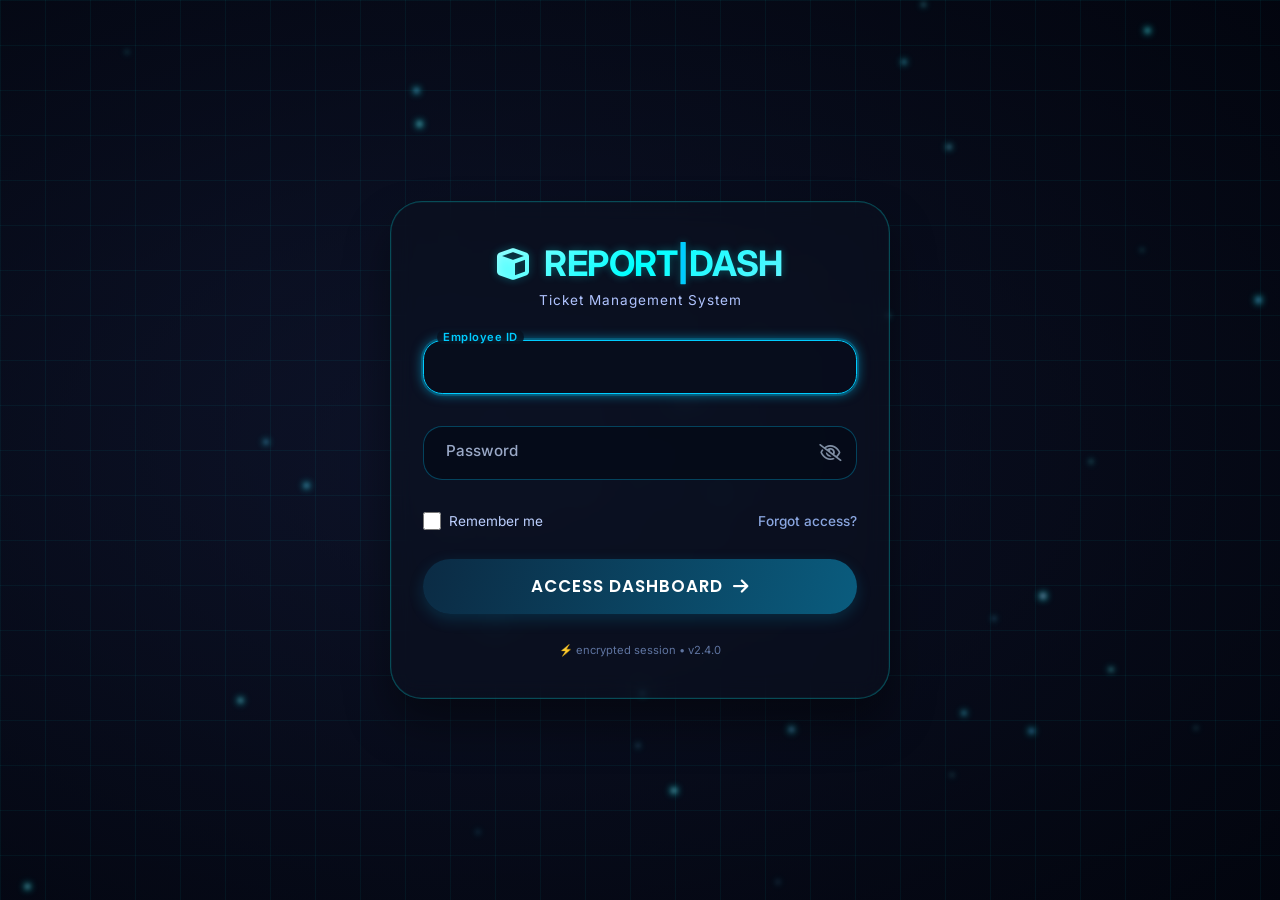
==== commit 8a321bee: "Refactor code structure for improved readability and maintainability" ====
--- a/frontend/index.html
+++ b/frontend/index.html
@@ -83,24 +83,6 @@
             transition: background 0.4s, color 0.4s;
         }
 
-        /* Background Effects */
-        .bg-grid {
-            position: fixed;
-            inset: 0;
-            background-image: linear-gradient(var(--grid-color) 1px, transparent 1px),
-                linear-gradient(90deg, var(--grid-color) 1px, transparent 1px);
-            background-size: 60px 60px;
-            pointer-events: none;
-            z-index: 0;
-            animation: gridShift 25s linear infinite;
-        }
-
-        @keyframes gridShift {
-            to {
-                transform: translate(60px, 60px);
-            }
-        }
-
         .floating-particles {
             position: fixed;
             inset: 0;
@@ -493,27 +475,44 @@
             background: var(--bg-input);
             border: 1px solid var(--border);
             border-radius: 0.75rem;
-            padding: 0.5rem 0.7rem;
+            padding: 0.5rem 2rem 0.5rem 0.7rem;
             color: var(--text-1);
             font-family: 'Inter';
             font-size: 0.8rem;
             outline: none;
             cursor: pointer;
-            transition: 0.2s;
+            transition: all 0.2s;
+            appearance: none;
+            -webkit-appearance: none;
+            -moz-appearance: none;
+            background-image: url("data:image/svg+xml,%3Csvg xmlns='http://www.w3.org/2000/svg' width='12' height='12' fill='%235c6e85' viewBox='0 0 16 16'%3E%3Cpath d='M1.646 4.646a.5.5 0 0 1 .708 0L8 10.293l5.646-5.647a.5.5 0 0 1 .708.708l-6 6a.5.5 0 0 1-.708 0l-6-6a.5.5 0 0 1 0-.708z'/%3E%3C/svg%3E");
+            background-repeat: no-repeat;
+            background-position: right 0.7rem center;
+        }
+
+        .f-select:hover {
+            border-color: rgba(0, 204, 255, 0.4);
         }
 
         .f-select:focus {
             border-color: var(--accent);
+            box-shadow: 0 0 8px var(--accent-glow);
         }
 
         .f-select option {
-            background: #0a0f1e;
+            background: #0c1220;
             color: #eef5ff;
+            padding: 8px 12px;
+            border-radius: 4px;
         }
 
         body.light-mode .f-select option {
             background: #f0f4ff;
             color: #1a2a4a;
+        }
+
+        body.light-mode .f-select {
+            background-image: url("data:image/svg+xml,%3Csvg xmlns='http://www.w3.org/2000/svg' width='12' height='12' fill='%238a9ab0' viewBox='0 0 16 16'%3E%3Cpath d='M1.646 4.646a.5.5 0 0 1 .708 0L8 10.293l5.646-5.647a.5.5 0 0 1 .708.708l-6 6a.5.5 0 0 1-.708 0l-6-6a.5.5 0 0 1 0-.708z'/%3E%3C/svg%3E");
         }
 
         .filter-sub {
@@ -543,11 +542,100 @@
             font-family: 'Inter';
             font-size: 0.78rem;
             outline: none;
-            transition: 0.2s;
+            transition: all 0.2s;
+            cursor: pointer;
+        }
+
+        .f-date:hover {
+            border-color: rgba(0, 204, 255, 0.4);
         }
 
         .f-date:focus {
             border-color: var(--accent);
+            box-shadow: 0 0 8px var(--accent-glow);
+        }
+
+        .f-date::-webkit-calendar-picker-indicator {
+            filter: invert(0.7) sepia(1) saturate(3) hue-rotate(160deg);
+            cursor: pointer;
+            opacity: 0.7;
+            transition: opacity 0.2s;
+        }
+
+        .f-date::-webkit-calendar-picker-indicator:hover {
+            opacity: 1;
+        }
+
+        .f-date::-webkit-datetime-edit {
+            color: var(--text-3);
+        }
+
+        .f-date::-webkit-datetime-edit-fields-wrapper {
+            color: var(--text-1);
+        }
+
+        body.light-mode .f-date::-webkit-calendar-picker-indicator {
+            filter: invert(0.3) sepia(0.5) saturate(3) hue-rotate(190deg);
+        }
+
+        /* ── Native Control Theming ── */
+        .f-date,
+        .f-select,
+        .input-group input[type="date"],
+        .input-group select {
+            color-scheme: dark;
+        }
+
+        .f-date option,
+        .f-select option,
+        .input-group select option {
+            color-scheme: dark;
+        }
+
+        body.light-mode .f-date,
+        body.light-mode .f-select,
+        body.light-mode .input-group input[type="date"],
+        body.light-mode .input-group select {
+            color-scheme: light;
+        }
+
+        body.light-mode .f-date option,
+        body.light-mode .f-select option,
+        body.light-mode .input-group select option {
+            color-scheme: light;
+        }
+
+        /* Date input: hide default placeholder, show themed one */
+        .f-date:invalid,
+        .input-group input[type="date"]:invalid {
+            color: transparent;
+        }
+
+        .f-date:invalid::-webkit-datetime-edit,
+        .input-group input[type="date"]:invalid::-webkit-datetime-edit {
+            color: transparent;
+        }
+
+        /* Themed placeholder via wrapper */
+        .date-wrap {
+            position: relative;
+        }
+
+        .date-wrap .date-ph {
+            position: absolute;
+            left: 0.65rem;
+            top: 50%;
+            transform: translateY(-50%);
+            font-size: 0.78rem;
+            color: var(--text-3);
+            pointer-events: none;
+            font-family: 'Inter', sans-serif;
+            transition: opacity 0.15s;
+        }
+
+        .date-wrap input[type="date"]:not(:invalid)~.date-ph,
+        .date-wrap input[type="date"]:focus~.date-ph {
+            opacity: 0;
         }
 
         .filter-actions {
@@ -649,6 +737,16 @@
                 opacity: 0.4;
                 transform: scale(1.6);
             }
+        }
+
+        .tickets-grid {
+            position: relative;
+            z-index: 1;
+        }
+
+        .filter-panel {
+            position: relative;
+            z-index: 100;
         }
 
         /* Dropdown Menu */
@@ -706,30 +804,6 @@
             color: var(--text-1);
         }
 
-        /* ── Add Form ── */
-        .form-panel {
-            background: var(--bg-card);
-            backdrop-filter: blur(12px);
-            border: 1px solid var(--border);
-            border-radius: 1rem;
-            padding: 1.25rem;
-            margin-bottom: 1rem;
-            box-shadow: 0 8px 24px var(--shadow);
-            animation: slideDown 0.25s ease;
-        }
-
-        @keyframes slideDown {
-            from {
-                opacity: 0;
-                transform: translateY(-10px);
-            }
-
-            to {
-                opacity: 1;
-                transform: translateY(0);
-            }
-        }
-
         .form-title {
             font-size: 0.9rem;
             font-weight: 600;
@@ -770,6 +844,48 @@
             outline: none;
         }
 
+        .input-group input[type="date"] {
+            cursor: pointer;
+        }
+
+        .input-group input[type="date"]::-webkit-calendar-picker-indicator {
+            filter: invert(0.7) sepia(1) saturate(3) hue-rotate(160deg);
+            cursor: pointer;
+            opacity: 0.7;
+            transition: opacity 0.2s;
+        }
+
+        .input-group input[type="date"]::-webkit-calendar-picker-indicator:hover {
+            opacity: 1;
+        }
+
+        .input-group input[type="date"]::-webkit-datetime-edit {
+            color: var(--text-3);
+        }
+
+        .input-group input[type="date"]::-webkit-datetime-edit-fields-wrapper {
+            color: var(--text-1);
+        }
+
+        .input-group select {
+            appearance: none;
+            -webkit-appearance: none;
+            -moz-appearance: none;
+            padding: 0.6rem 2rem 0.6rem 0.85rem;
+            background-image: url("data:image/svg+xml,%3Csvg xmlns='http://www.w3.org/2000/svg' width='12' height='12' fill='%235c6e85' viewBox='0 0 16 16'%3E%3Cpath d='M1.646 4.646a.5.5 0 0 1 .708 0L8 10.293l5.646-5.647a.5.5 0 0 1 .708.708l-6 6a.5.5 0 0 1-.708 0l-6-6a.5.5 0 0 1 0-.708z'/%3E%3C/svg%3E");
+            background-repeat: no-repeat;
+            background-position: right 0.85rem center;
+            cursor: pointer;
+        }
+
+        body.light-mode .input-group input[type="date"]::-webkit-calendar-picker-indicator {
+            filter: invert(0.3) sepia(0.5) saturate(3) hue-rotate(190deg);
+        }
+
+        body.light-mode .input-group select {
+            background-image: url("data:image/svg+xml,%3Csvg xmlns='http://www.w3.org/2000/svg' width='12' height='12' fill='%238a9ab0' viewBox='0 0 16 16'%3E%3Cpath d='M1.646 4.646a.5.5 0 0 1 .708 0L8 10.293l5.646-5.647a.5.5 0 0 1 .708.708l-6 6a.5.5 0 0 1-.708 0l-6-6a.5.5 0 0 1 0-.708z'/%3E%3C/svg%3E");
+        }
+
         .input-group textarea {
             resize: vertical;
             min-height: 48px;
@@ -804,22 +920,6 @@
         body.light-mode .input-group select option {
             background: #f0f4ff;
             color: #1a2a4a;
-        }
-
-        .input-group select[multiple] {
-            height: 100px;
-            padding: 0.4rem;
-            overflow-y: auto;
-        }
-
-        .input-group select[multiple] option {
-            padding: 5px 8px;
-            border-radius: 4px;
-        }
-
-        .input-group select[multiple] option:checked {
-            background: var(--accent);
-            color: #000;
         }
 
         .agg-row {
@@ -1831,7 +1931,6 @@
 </head>
 
 <body>
-    <div class="bg-grid"></div>
     <div class="floating-particles" id="particlesContainer"></div>
 
     <div class="dashboard-container">
@@ -1915,11 +2014,20 @@
 
             <div class="filter-sub">
                 <span class="f-label">Month</span>
-                <input type="month" id="monthFilter" class="f-date" aria-label="Month">
+                <div class="date-wrap">
+                    <input type="month" id="monthFilter" class="f-date" aria-label="Month">
+                    <span class="date-ph">YYYY-MM</span>
+                </div>
                 <span class="f-label" style="margin-left:0.5rem">From</span>
-                <input type="date" id="startDate" class="f-date" aria-label="Start date">
+                <div class="date-wrap">
+                    <input type="date" id="startDate" class="f-date" aria-label="Start date">
+                    <span class="date-ph">dd-mm-yyyy</span>
+                </div>
                 <span class="f-label">To</span>
-                <input type="date" id="endDate" class="f-date" aria-label="End date">
+                <div class="date-wrap">
+                    <input type="date" id="endDate" class="f-date" aria-label="End date">
+                    <span class="date-ph">dd-mm-yyyy</span>
+                </div>
             </div>
 
             <div class="filter-actions">
@@ -2003,7 +2111,12 @@
                 <button class="close-btn" onclick="closeEditModal()" aria-label="Close">&times;</button>
             </div>
             <div class="form-grid">
-                <div class="input-group"><label>Date</label><input type="date" id="e_date"></div>
+                <div class="input-group"><label>Date</label>
+                    <div class="date-wrap" style="width:100%">
+                        <input type="date" id="e_date" class="f-date" style="width:100%" aria-label="Ticket date">
+                        <span class="date-ph">dd-mm-yyyy</span>
+                    </div>
+                </div>
                 <div class="input-group"><label>Ticket ID</label><input type="text" id="e_ticket_id"></div>
                 <div class="input-group"><label>Status</label>
                     <select id="e_status">
@@ -2040,7 +2153,12 @@
                 <button class="close-btn" onclick="closeAddModal()">&times;</button>
             </div>
             <div class="form-grid" style="grid-template-columns: repeat(2, 1fr);">
-                <div class="input-group"><label>Date *</label><input type="date" id="f_date" style="width:100%"></div>
+                <div class="input-group"><label>Date *</label>
+                    <div class="date-wrap" style="width:100%">
+                        <input type="date" id="f_date" class="f-date" style="width:100%" aria-label="Ticket date">
+                        <span class="date-ph">dd-mm-yyyy</span>
+                    </div>
+                </div>
                 <div class="input-group"><label>Ticket ID (opt)</label><input type="text" id="f_ticket_id"
                         placeholder="Auto if empty"></div>
                 <div class="input-group"><label>Status</label>
@@ -2653,12 +2771,6 @@
         document.addEventListener('click', closeStatusDropdown);
 
         /* ===== CRUD ===== */
-        function openForm() {
-            const d = document.getElementById('formDiv');
-            const show = d.style.display === 'none';
-            d.style.display = show ? 'block' : 'none';
-            if (show) document.getElementById('f_date').value = new Date().toISOString().slice(0, 10);
-        }
 
         async function saveTicket() {
             const date = document.getElementById('f_date').value;
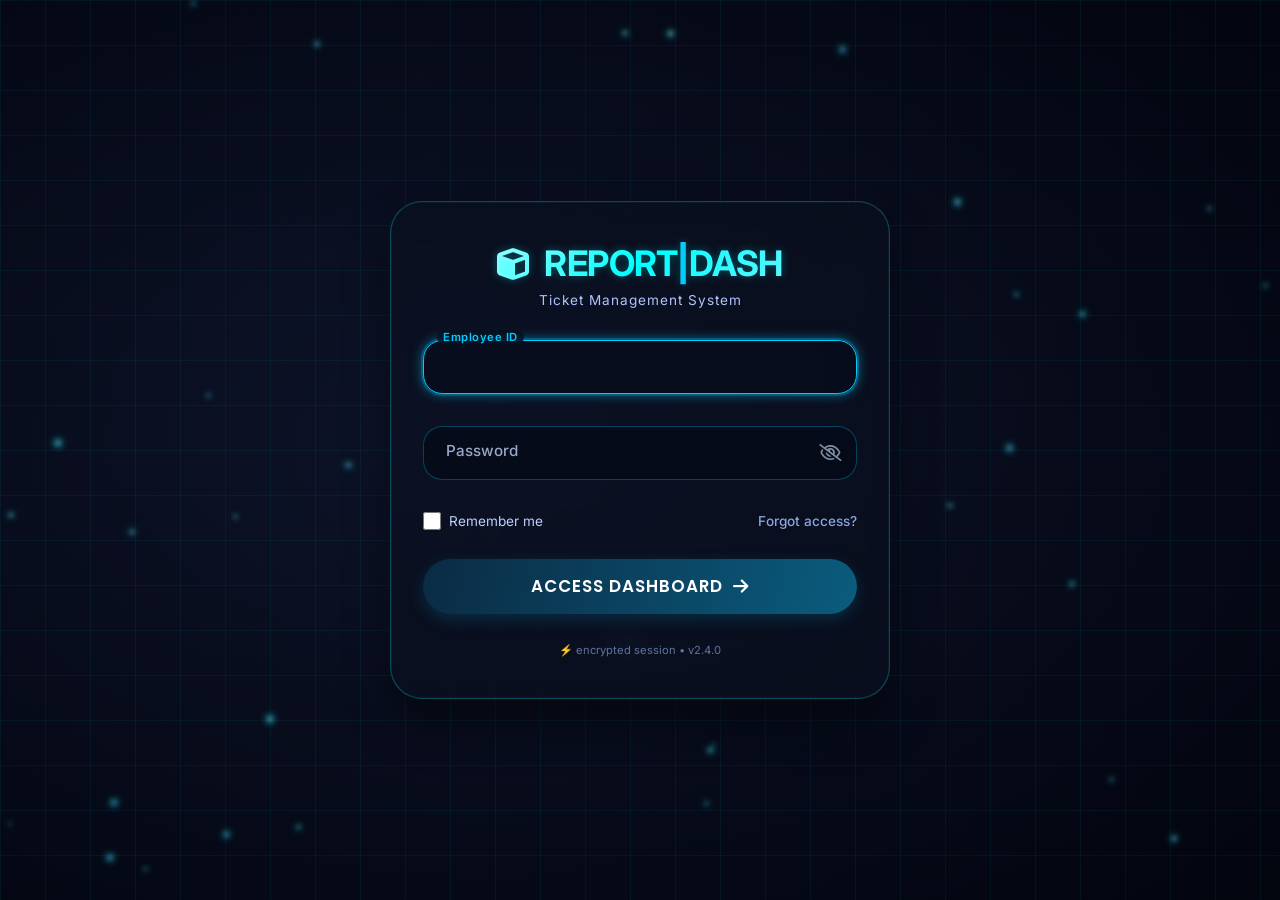
==== commit de04a96f: "Refactor API URL handling in login.html for local development and production environments" ====
--- a/frontend/index.html
+++ b/frontend/index.html
@@ -2213,7 +2213,7 @@
 
     <script>
         /* ===== Config ===== */
-        const API_BASE = "http://127.0.0.1:8000";
+        const API_BASE = "https://report-dashboard-o8us.onrender.com";
         const PER_PAGE = 12;
         const AUTO_REFRESH_MS = 30000;
 
@@ -2589,7 +2589,7 @@
 
             function showDropdown(query) {
                 const q = query.toLowerCase().trim();
-                let filtered = options.filter(o => o.toLowerCase().includes(q) && !selectedArr.includes(o));
+                let filtered = options.filter(o => o.toLowerCase().includes(q));
 
                 if (q && !options.some(o => o.toLowerCase() === q) && !selectedArr.includes(query.trim())) {
                     filtered.push(query.trim());
@@ -2604,7 +2604,12 @@
 
                     html += filtered.map((o, i) => {
                         const isNew = !options.includes(o);
-                        return `<div class="ac-option" data-idx="${i}" data-val="${esc(o)}"><span>${esc(o)}</span>${isNew ? '<span class="ac-new-badge">new</span>' : ''}</div>`;
+                        const isSelected = selectedArr.includes(o);
+
+                        return `<div class="ac-option ${isSelected ? 'hl' : ''}" data-idx="${i}" data-val="${esc(o)}">
+                            <span>${esc(o)} ${isSelected ? '✓' : ''}</span>
+                            ${isNew ? '<span class="ac-new-badge">new</span>' : ''}
+                        </div>`;
                     }).join('');
 
                     dropdown.innerHTML = html;
@@ -2619,11 +2624,15 @@
             }
 
             function selectOption(val) {
-                if (!val || selectedArr.includes(val)) return;
-                selectedArr.push(val);
+                if (!val) return;
+
+                if (!selectedArr.includes(val)) {
+                    selectedArr.push(val);
+                }
+
                 input.value = '';
                 renderTags();
-                hideDropdown();
+                showDropdown(''); // <-- important (refresh instead of hiding)
                 input.focus();
             }
 
@@ -3080,14 +3089,36 @@
                         No tickets recorded for <b>${today}</b>
                     </div>`;
             } else {
-                let html = `<div style="margin-bottom:0.75rem;font-size:0.82rem;color:var(--text-3)"><i class="far fa-calendar-alt"></i> <b style="color:var(--text-1)">${today}</b> · ${todayT.length} ticket(s)</div>`;
+                const uniqueTickets = new Set(todayT.map(t => t.ticket_id || t.id));
+
+                let html = `<div style="margin-bottom:0.75rem;font-size:0.82rem;color:var(--text-3)">
+                    <i class="far fa-calendar-alt"></i> 
+                    <b style="color:var(--text-1)">${today}</b> 
+                    · Total Tickets: <b style="color:var(--accent)">${uniqueTickets.size}</b>
+                </div>`;
                 Object.keys(report).forEach(agg => {
-                    html += `<div class="report-section">
-                        <div class="report-agg-name">${agg}</div>
-                        <div class="report-row"><span>Integration</span><span style="color:var(--done);font-weight:600">${report[agg].Integration}</span></div>
-                        <div class="report-row"><span>Disintegration</span><span style="color:var(--pending);font-weight:600">${report[agg].Disintegration}</span></div>
-                        <div class="report-row"><span>Issue</span><span style="color:var(--issue);font-weight:600">${report[agg].Issue}</span></div>
-                    </div>`;
+                    const data = report[agg];
+
+                    if (data.Integration > 0) {
+                        html += `<div class="report-row">
+                            <span>${agg} Integration</span>
+                            <span style="color:var(--done);font-weight:600">${String(data.Integration).padStart(2,'0')}</span>
+                        </div>`;
+                    }
+
+                    if (data.Disintegration > 0) {
+                        html += `<div class="report-row">
+                            <span>${agg} Disintegration</span>
+                            <span style="color:var(--pending);font-weight:600">${String(data.Disintegration).padStart(2,'0')}</span>
+                        </div>`;
+                    }
+
+                    if (data.Issue > 0) {
+                        html += `<div class="report-row">
+                            <span>${agg} Issue</span>
+                            <span style="color:var(--issue);font-weight:600">${String(data.Issue).padStart(2,'0')}</span>
+                        </div>`;
+                    }
                 });
                 document.getElementById('reportContent').innerHTML = html;
             }
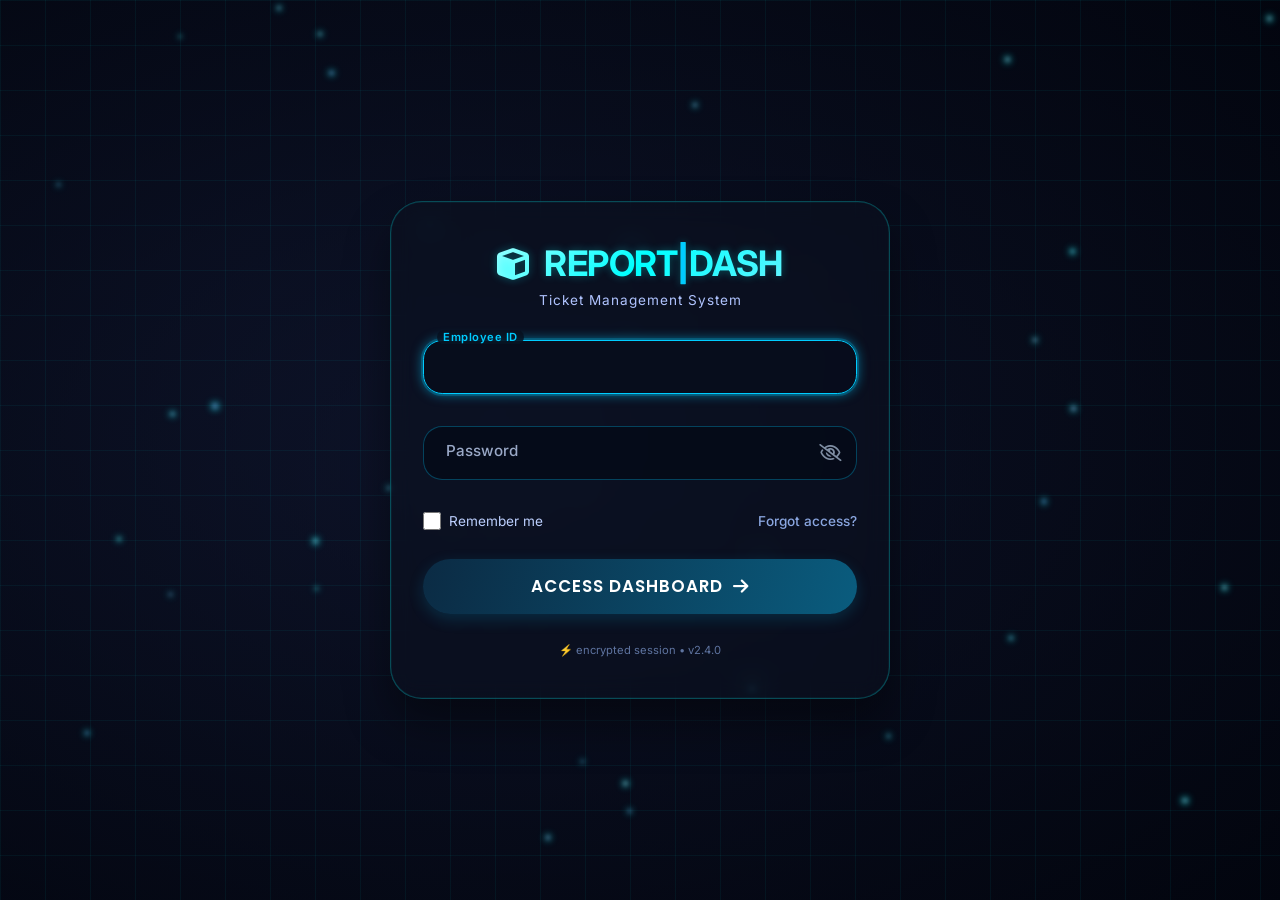
==== commit e5629742: "Refactor aggregator parsing logic in app.js for improved clarity and consistency; update sample CSV " ====
--- a/frontend/index.html
+++ b/frontend/index.html
@@ -3003,8 +3003,12 @@
 
         function downloadSampleCSV() {
             const h = ["Date", "Ticket ID", "Rest IDs", "Vendor IDs", "Status", "Remarks", "Aggregator", "Type"];
-            const r = ["2026-04-01", "TIX-0001", "REST1,REST2", "VENDOR1,VENDOR2", "Done", "ok,verified", "Zomato", "Integration"];
-            const csv = [h.join(','), r.join(',')].join('\n');
+            const rows = [
+                ["2026-04-01", "TIX-0001", "REST1", "VEN1", "Done", "ok", "Zomato", "Integration"],
+                ["2026-04-01", "TIX-0002", "REST2", "VEN2", "Pending", "issue", "Swiggy", "Issue"],
+                ["2026-04-01", "TIX-0003", "REST3", "VEN3", "Done", "ok", "Zomato,Swiggy", "Integration,Issue"]
+            ];
+            const csv = [h.join(','), ...rows.map(r => r.join(','))].join('\n');
             const blob = new Blob([csv], { type: 'text/csv' });
             const a = document.createElement('a');
             a.href = URL.createObjectURL(blob);
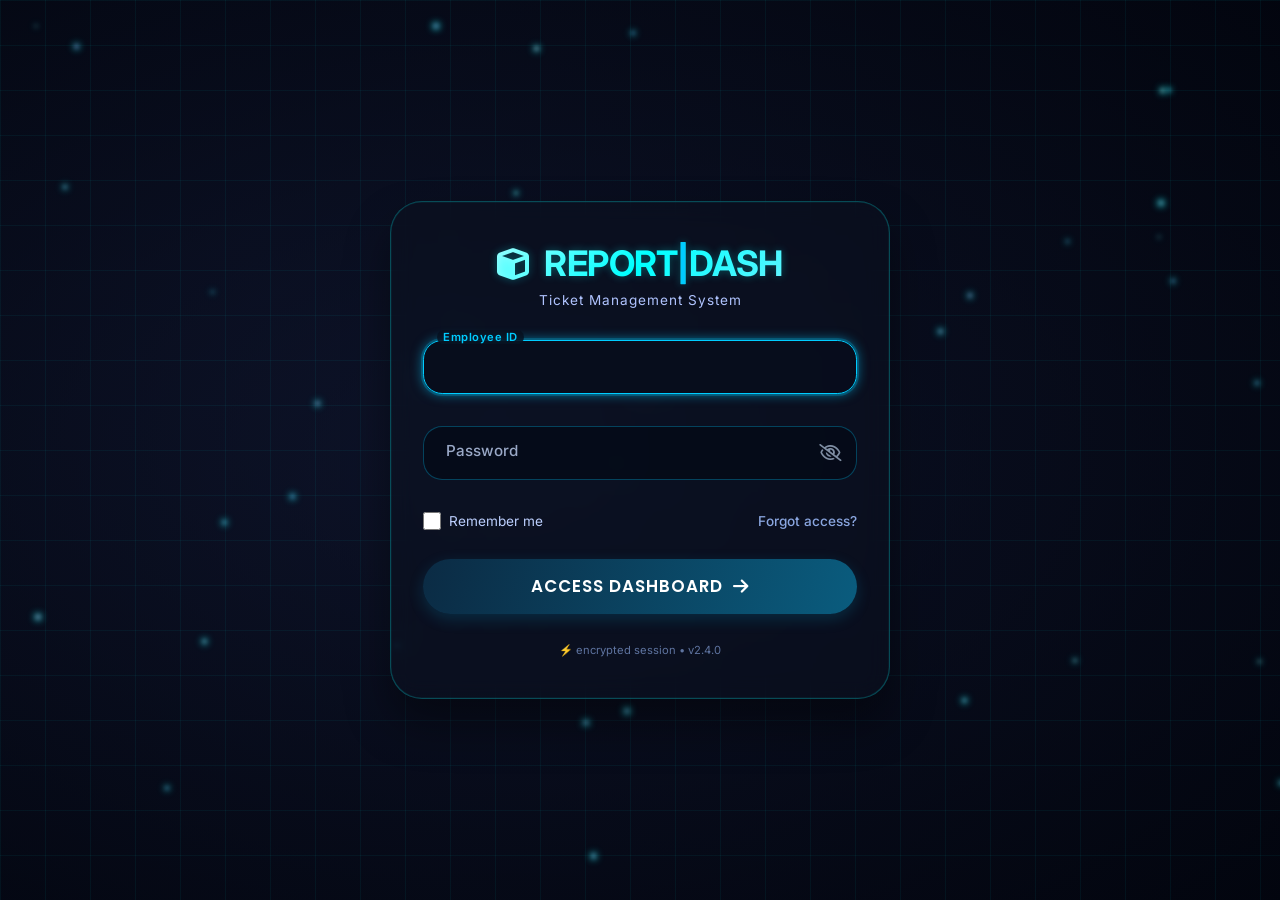
==== commit 36f9cbcf: "Fix CSV download function to properly format multi-value fields and ensure UTF-8 encoding" ====
--- a/frontend/index.html
+++ b/frontend/index.html
@@ -3003,16 +3003,20 @@
 
         function downloadSampleCSV() {
             const h = ["Date", "Ticket ID", "Rest IDs", "Vendor IDs", "Status", "Remarks", "Aggregator", "Type"];
+
             const rows = [
                 ["2026-04-01", "TIX-0001", "REST1", "VEN1", "Done", "ok", "Zomato", "Integration"],
                 ["2026-04-01", "TIX-0002", "REST2", "VEN2", "Pending", "issue", "Swiggy", "Issue"],
-                ["2026-04-01", "TIX-0003", "REST3", "VEN3", "Done", "ok", "Zomato,Swiggy", "Integration,Issue"]
+                ["2026-04-01", "TIX-0003", "REST3", "VEN3", "Done", "ok", "\"Zomato,Swiggy\"", "\"Integration,Issue\""]
             ];
+
             const csv = [h.join(','), ...rows.map(r => r.join(','))].join('\n');
-            const blob = new Blob([csv], { type: 'text/csv' });
+
+            const blob = new Blob(['\uFEFF' + csv], { type: 'text/csv;charset=utf-8;' });
             const a = document.createElement('a');
             a.href = URL.createObjectURL(blob);
-            a.download = 'sample_format.csv'; a.click();
+            a.download = 'sample_format.csv';
+            a.click();
         }
 
         /* ===== Auto Refresh ===== */
